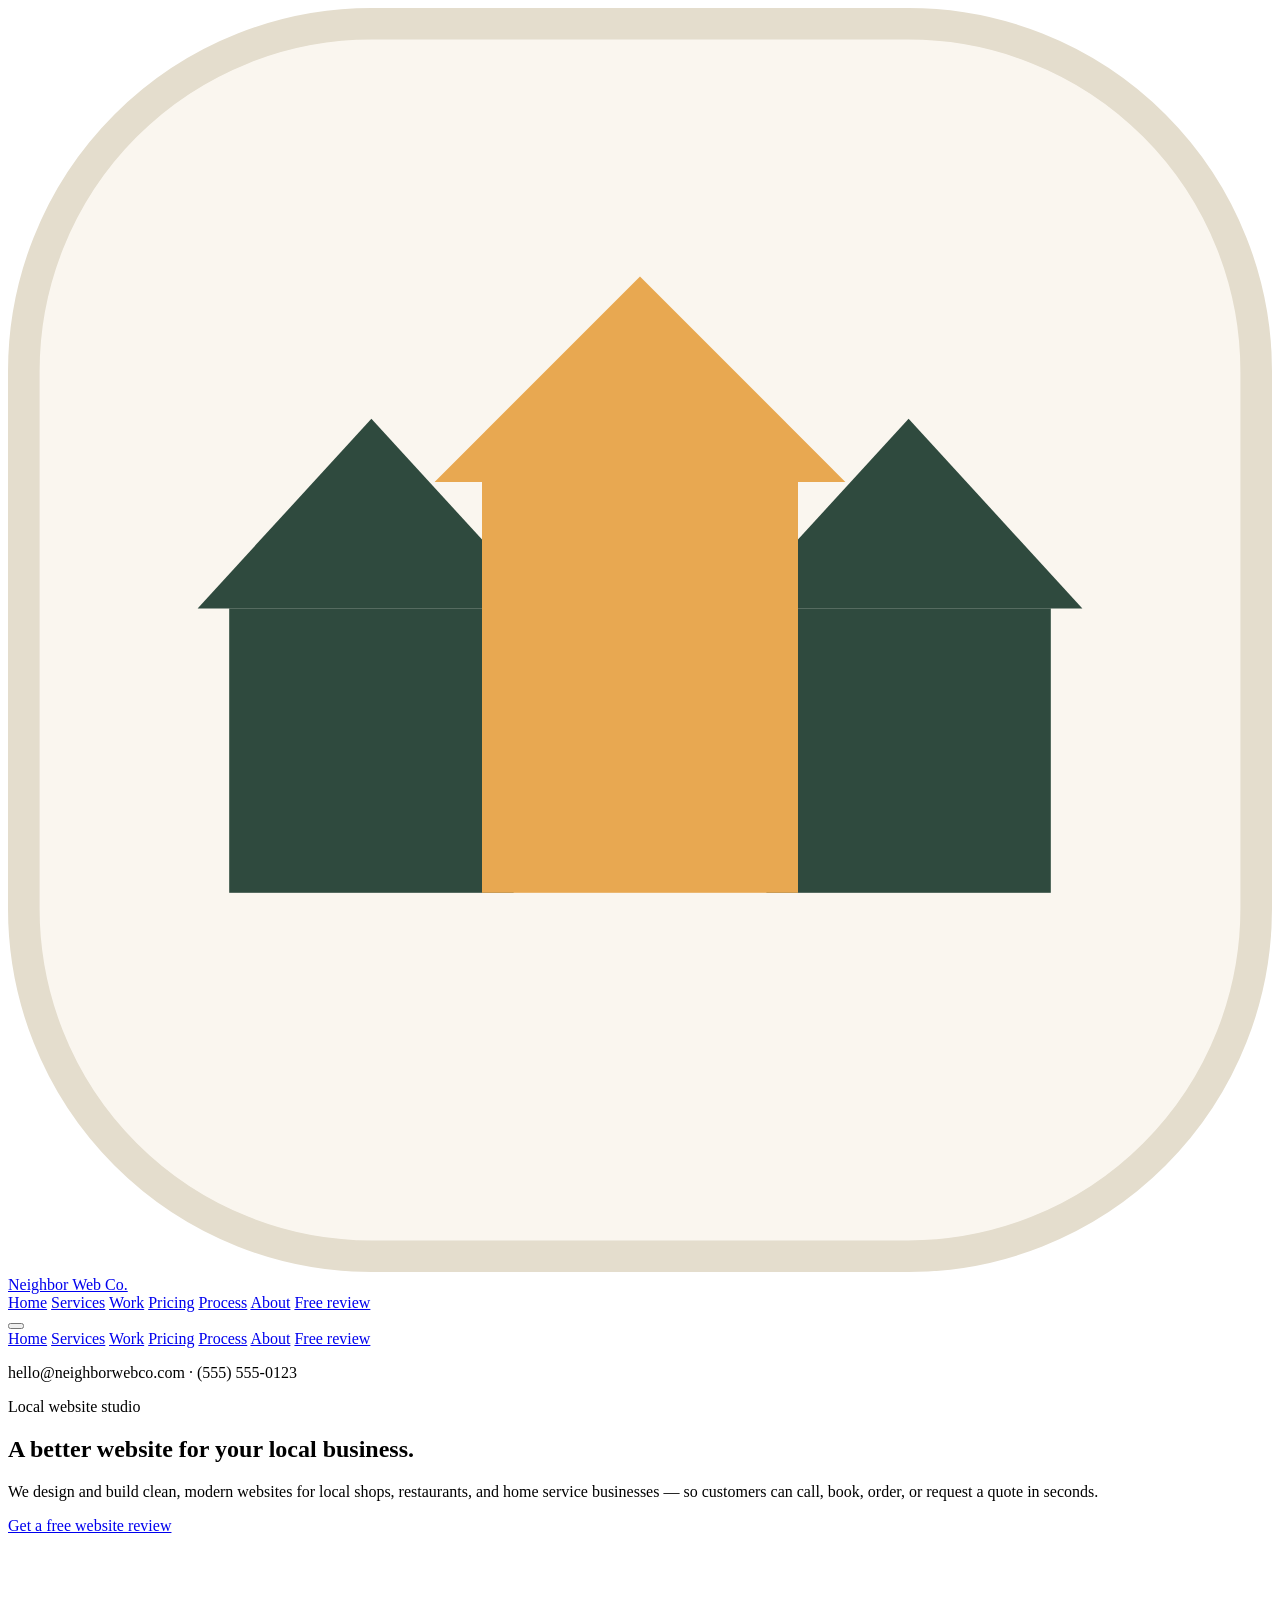
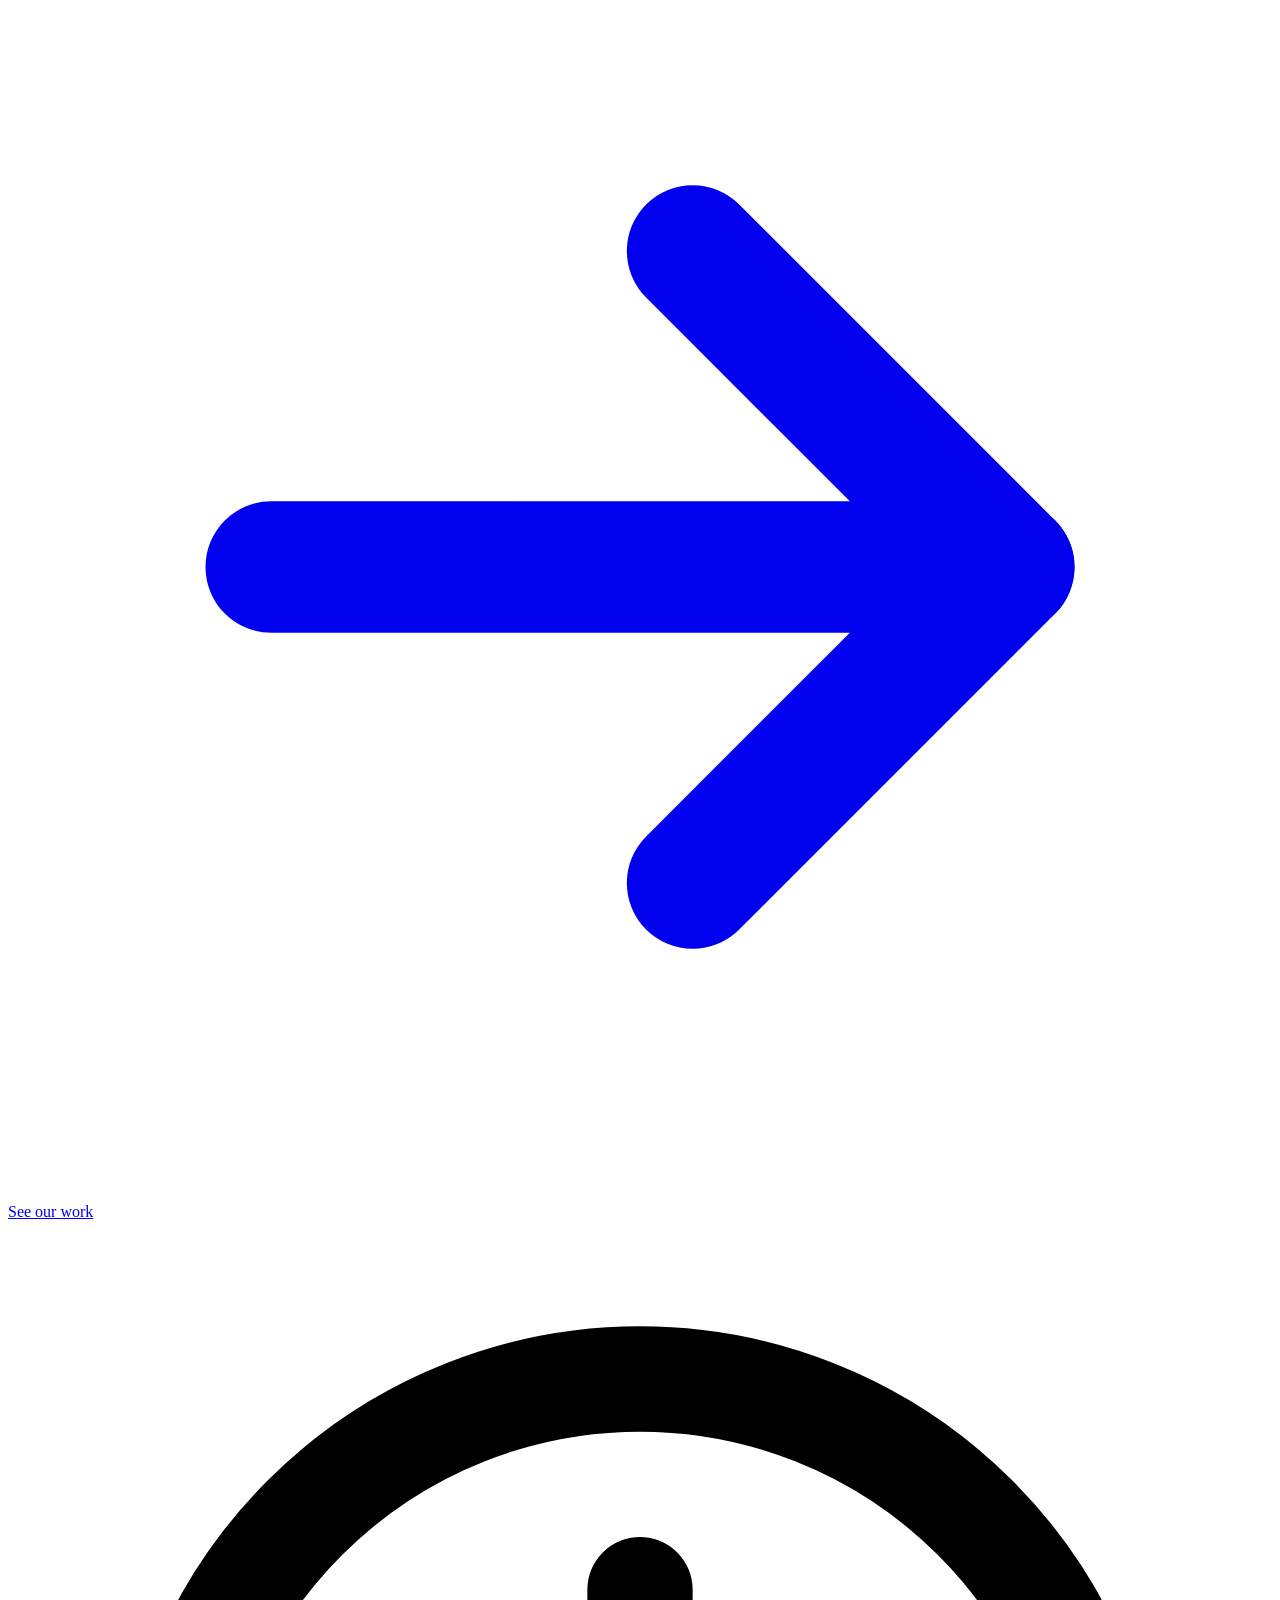
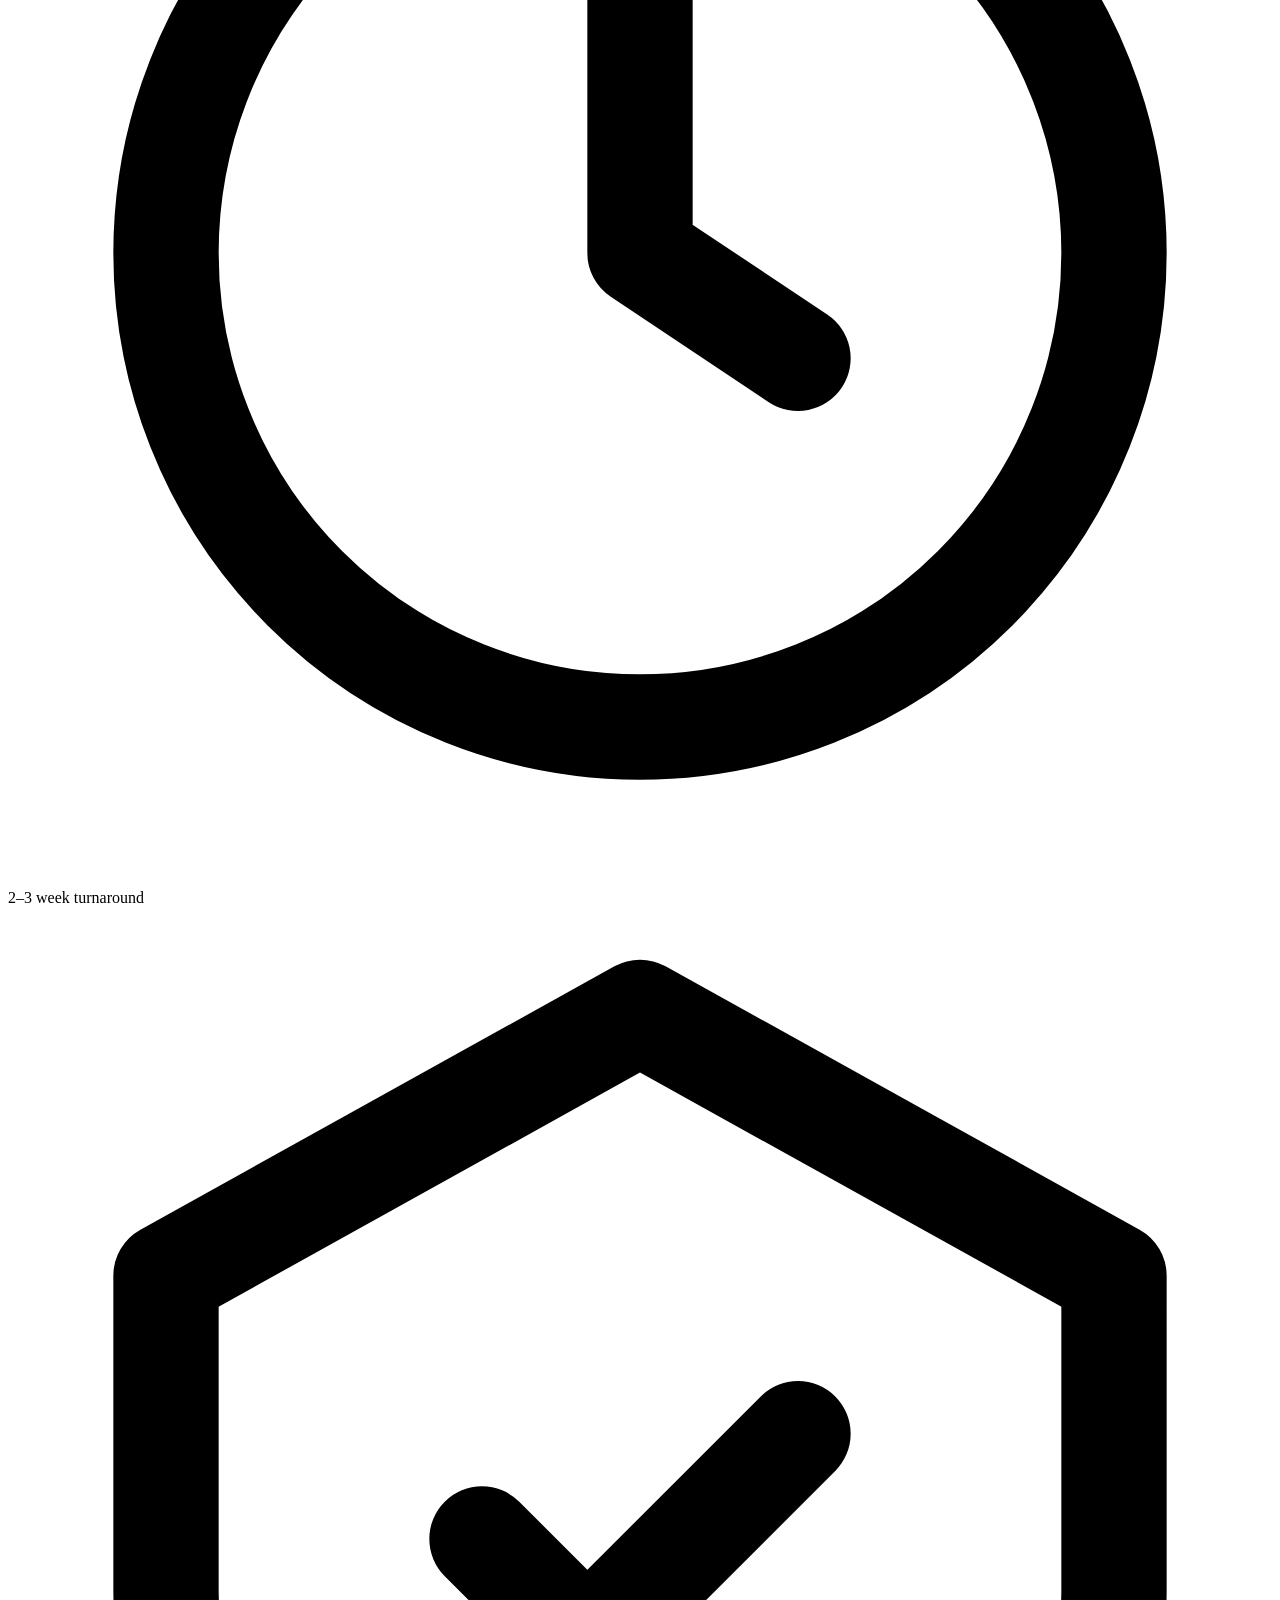
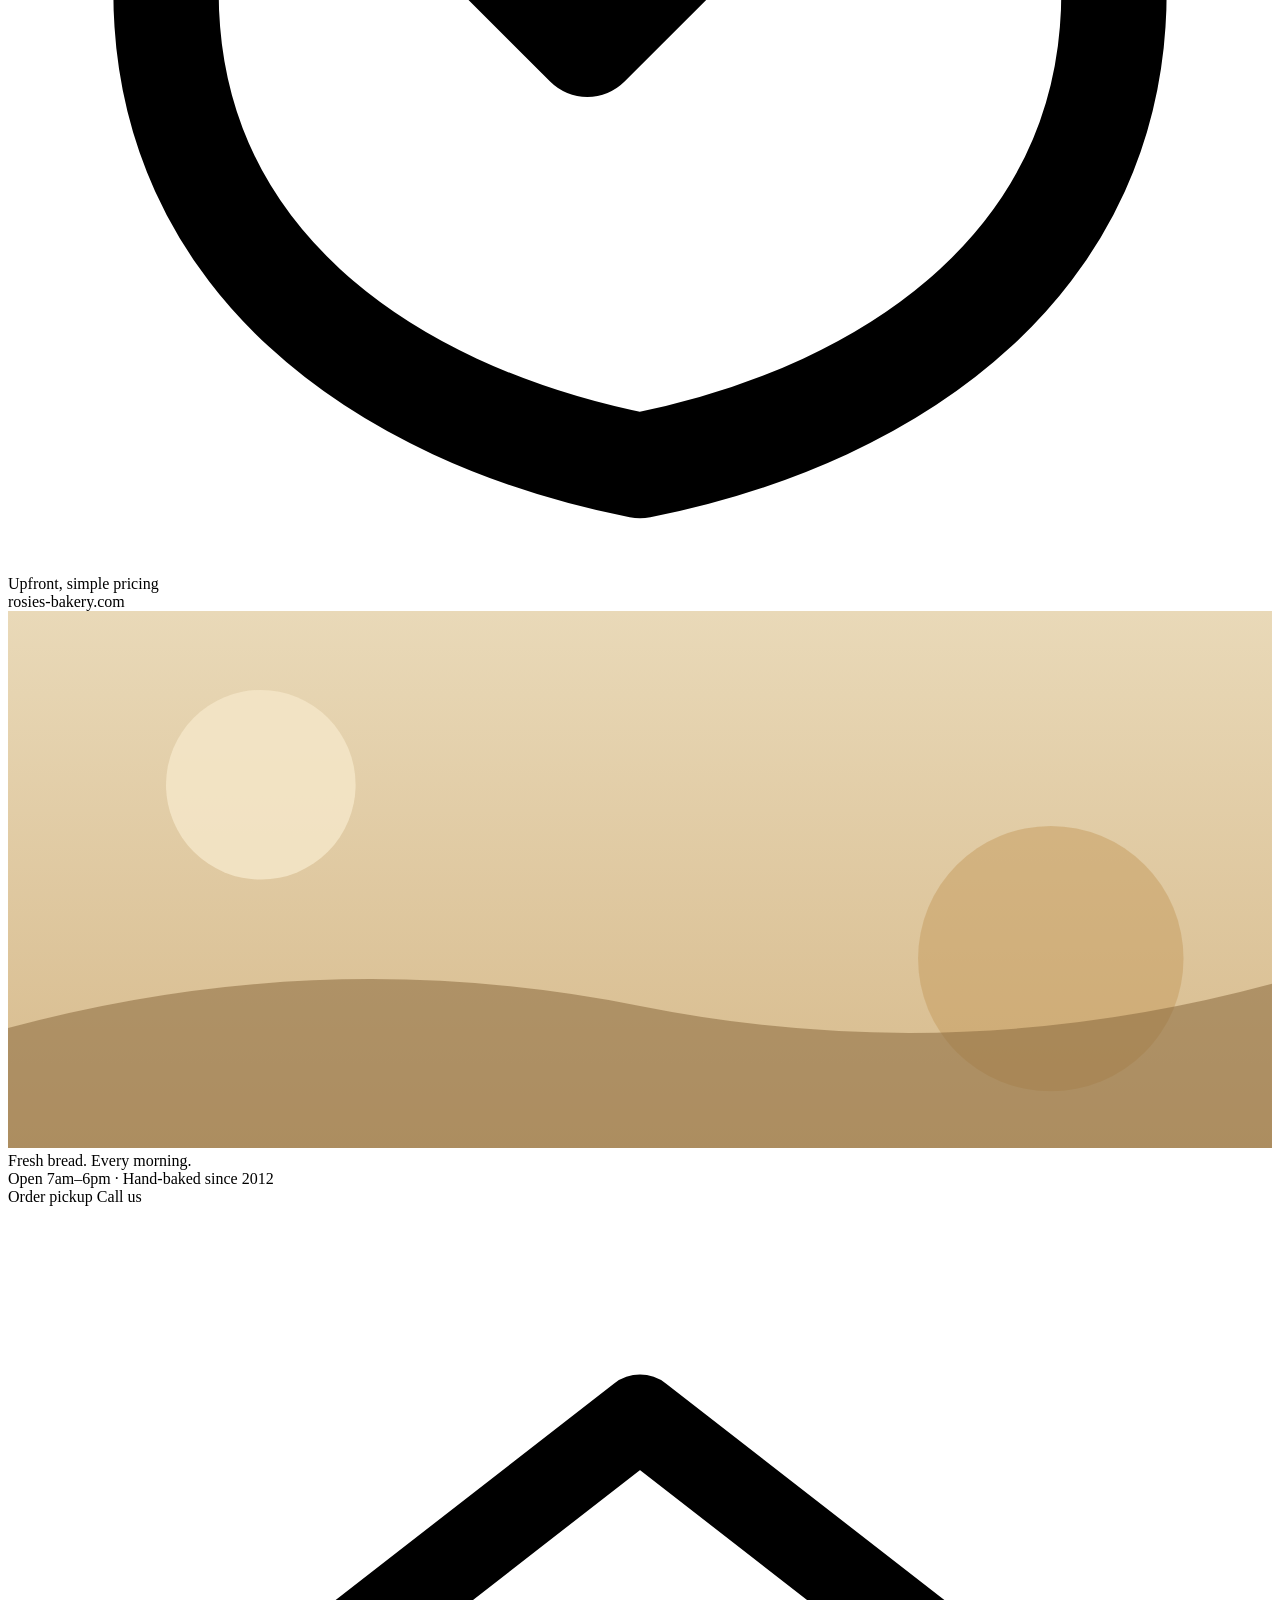
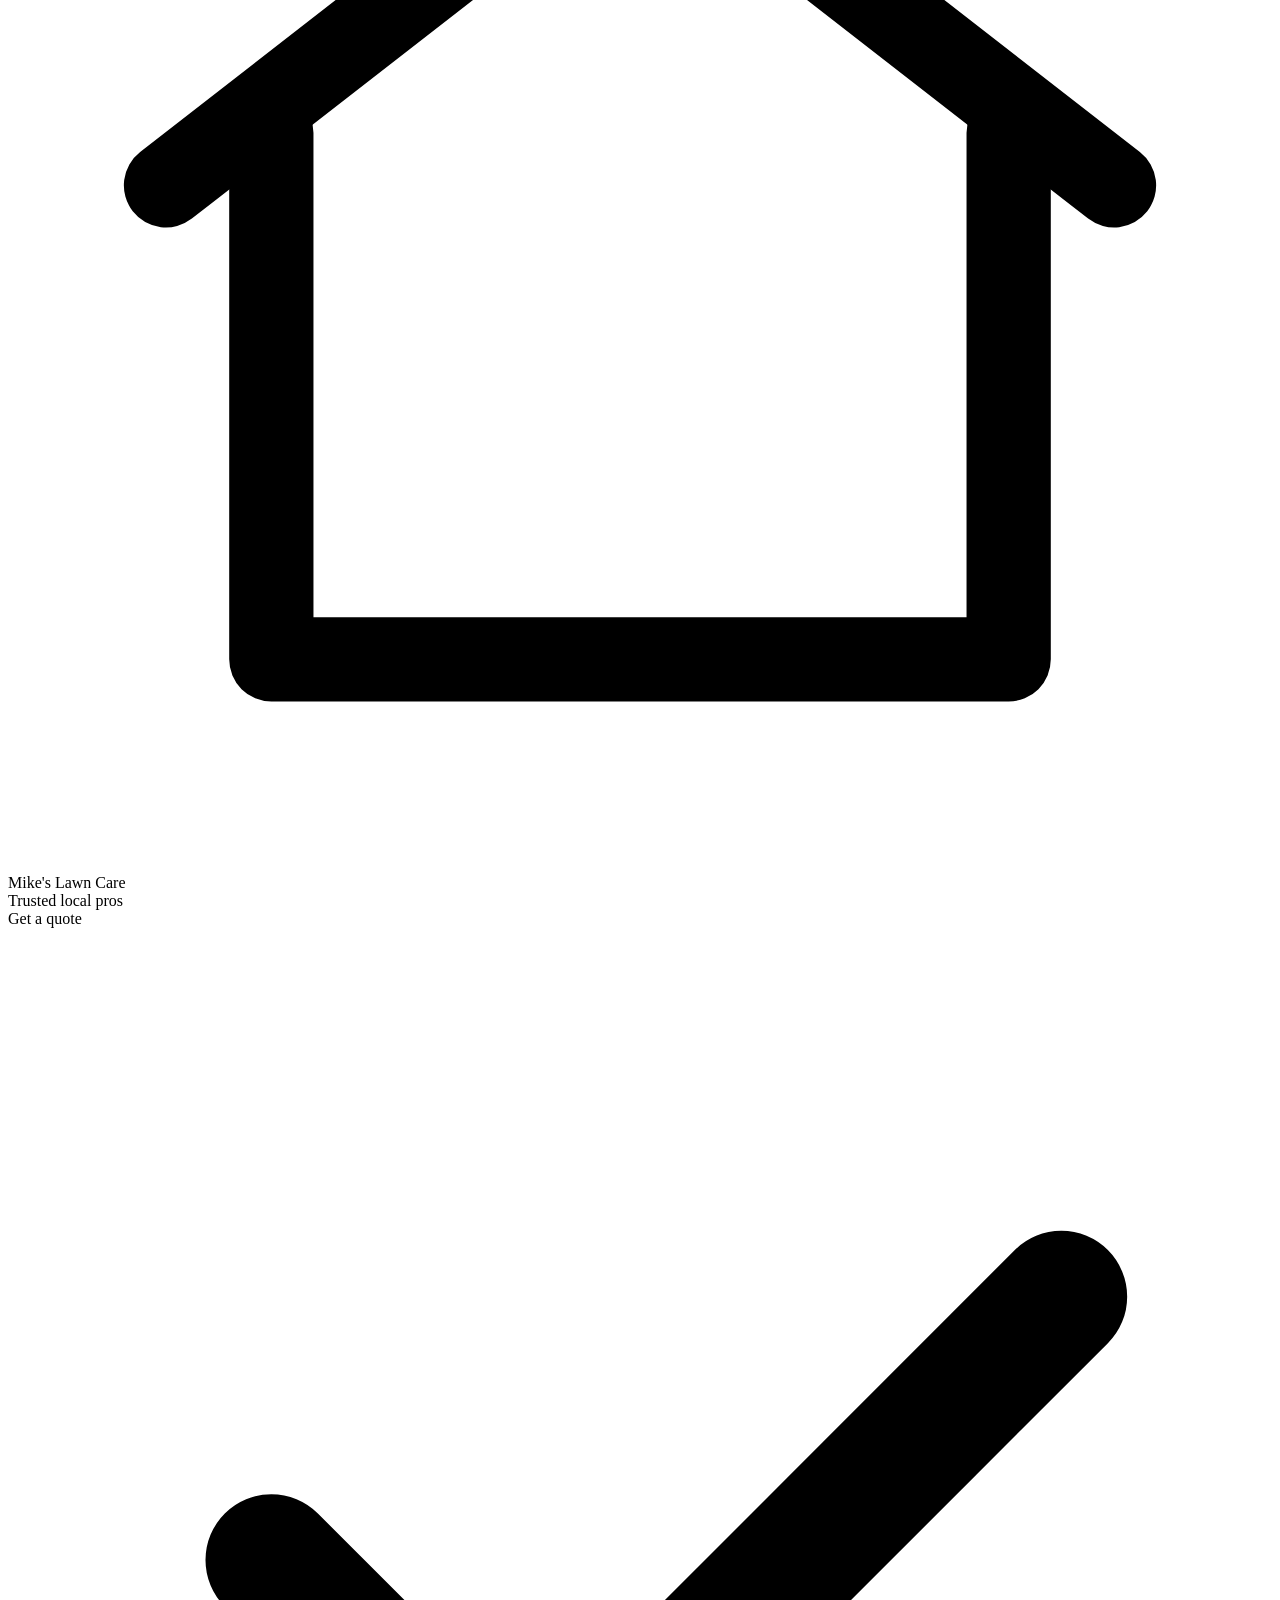
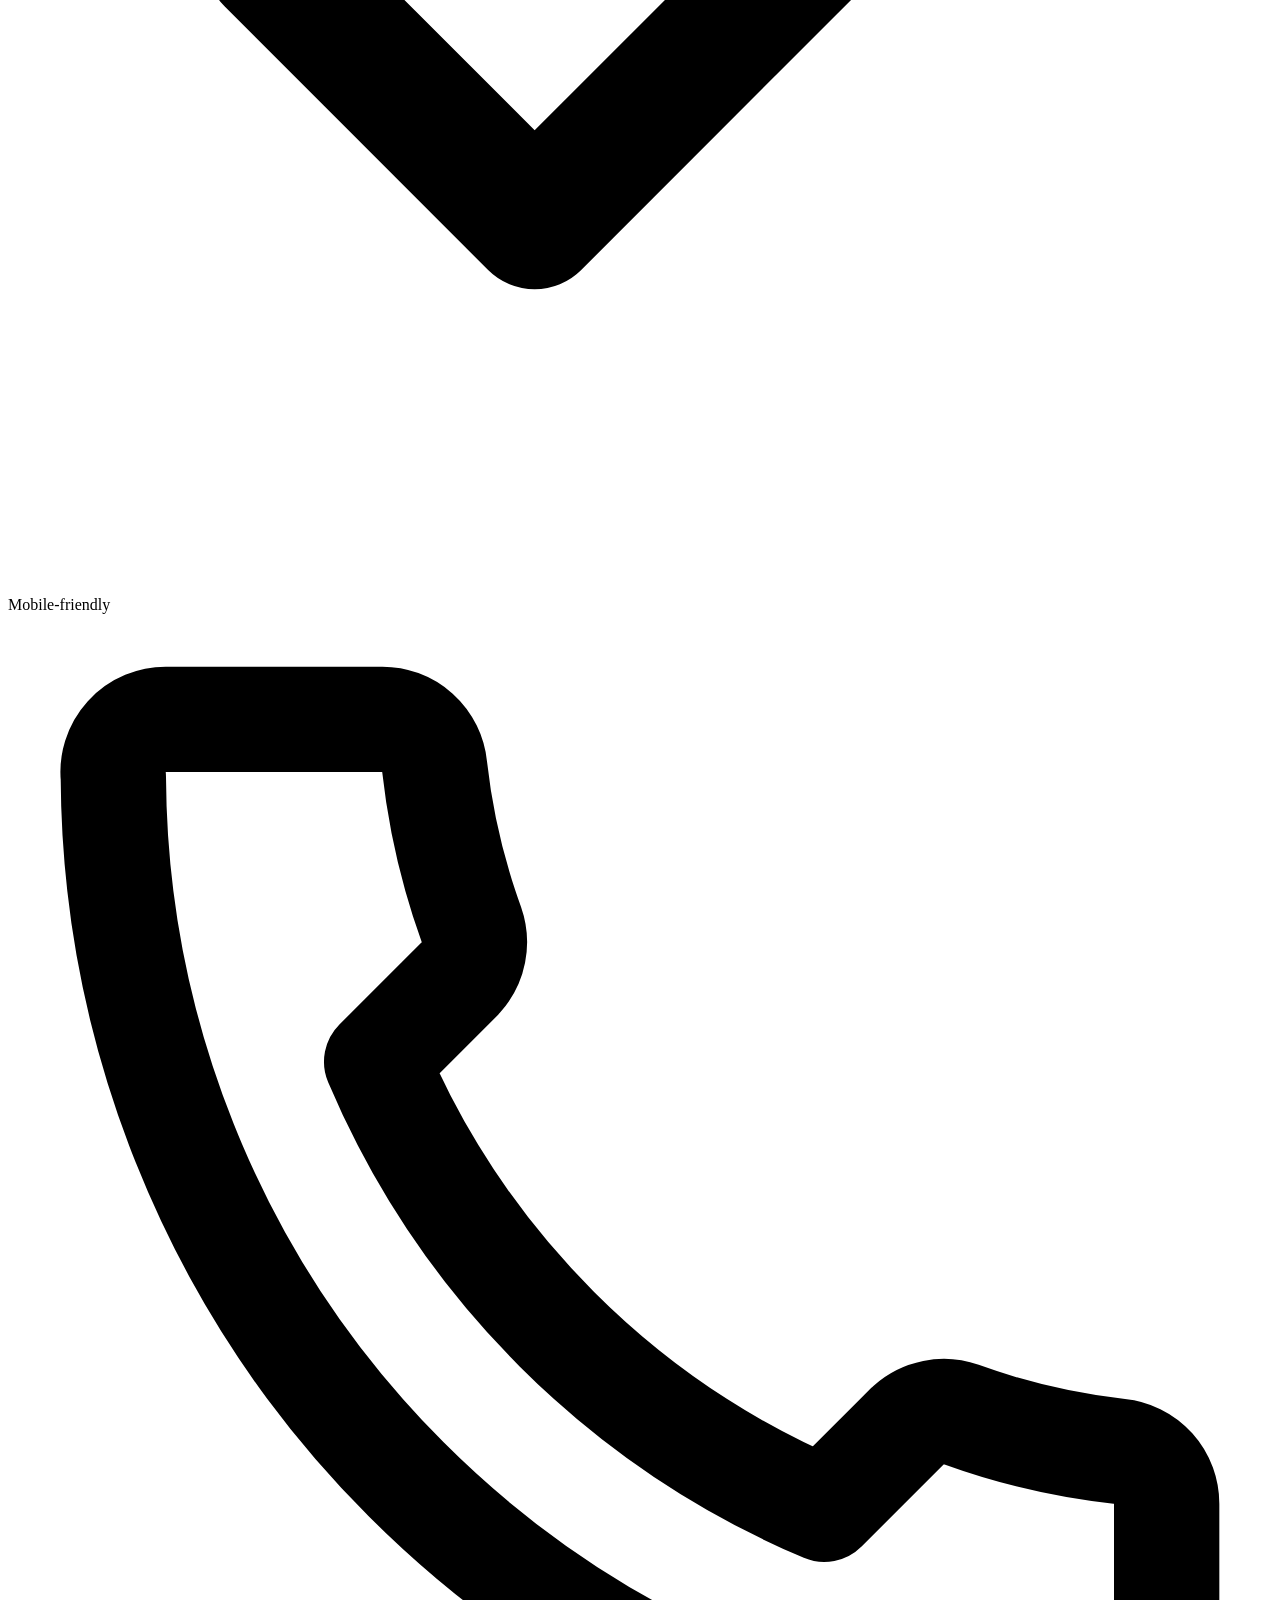
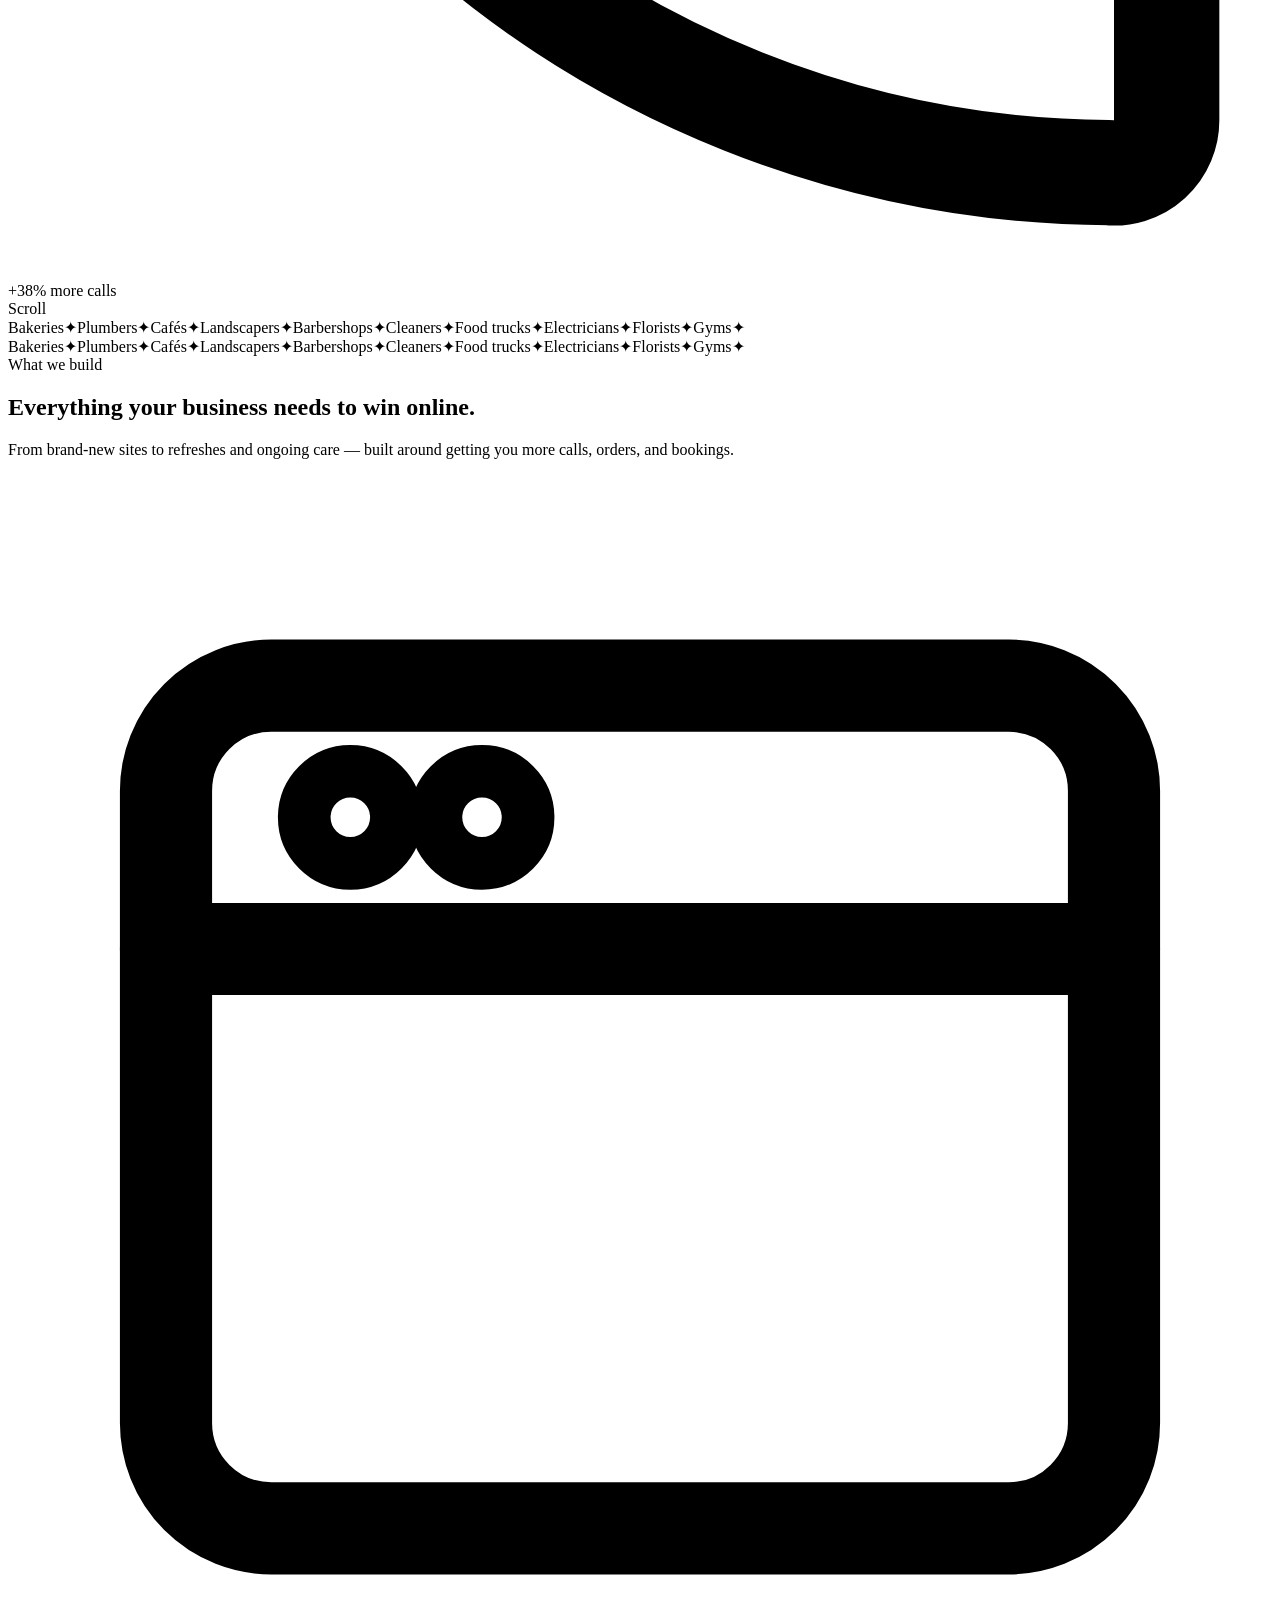
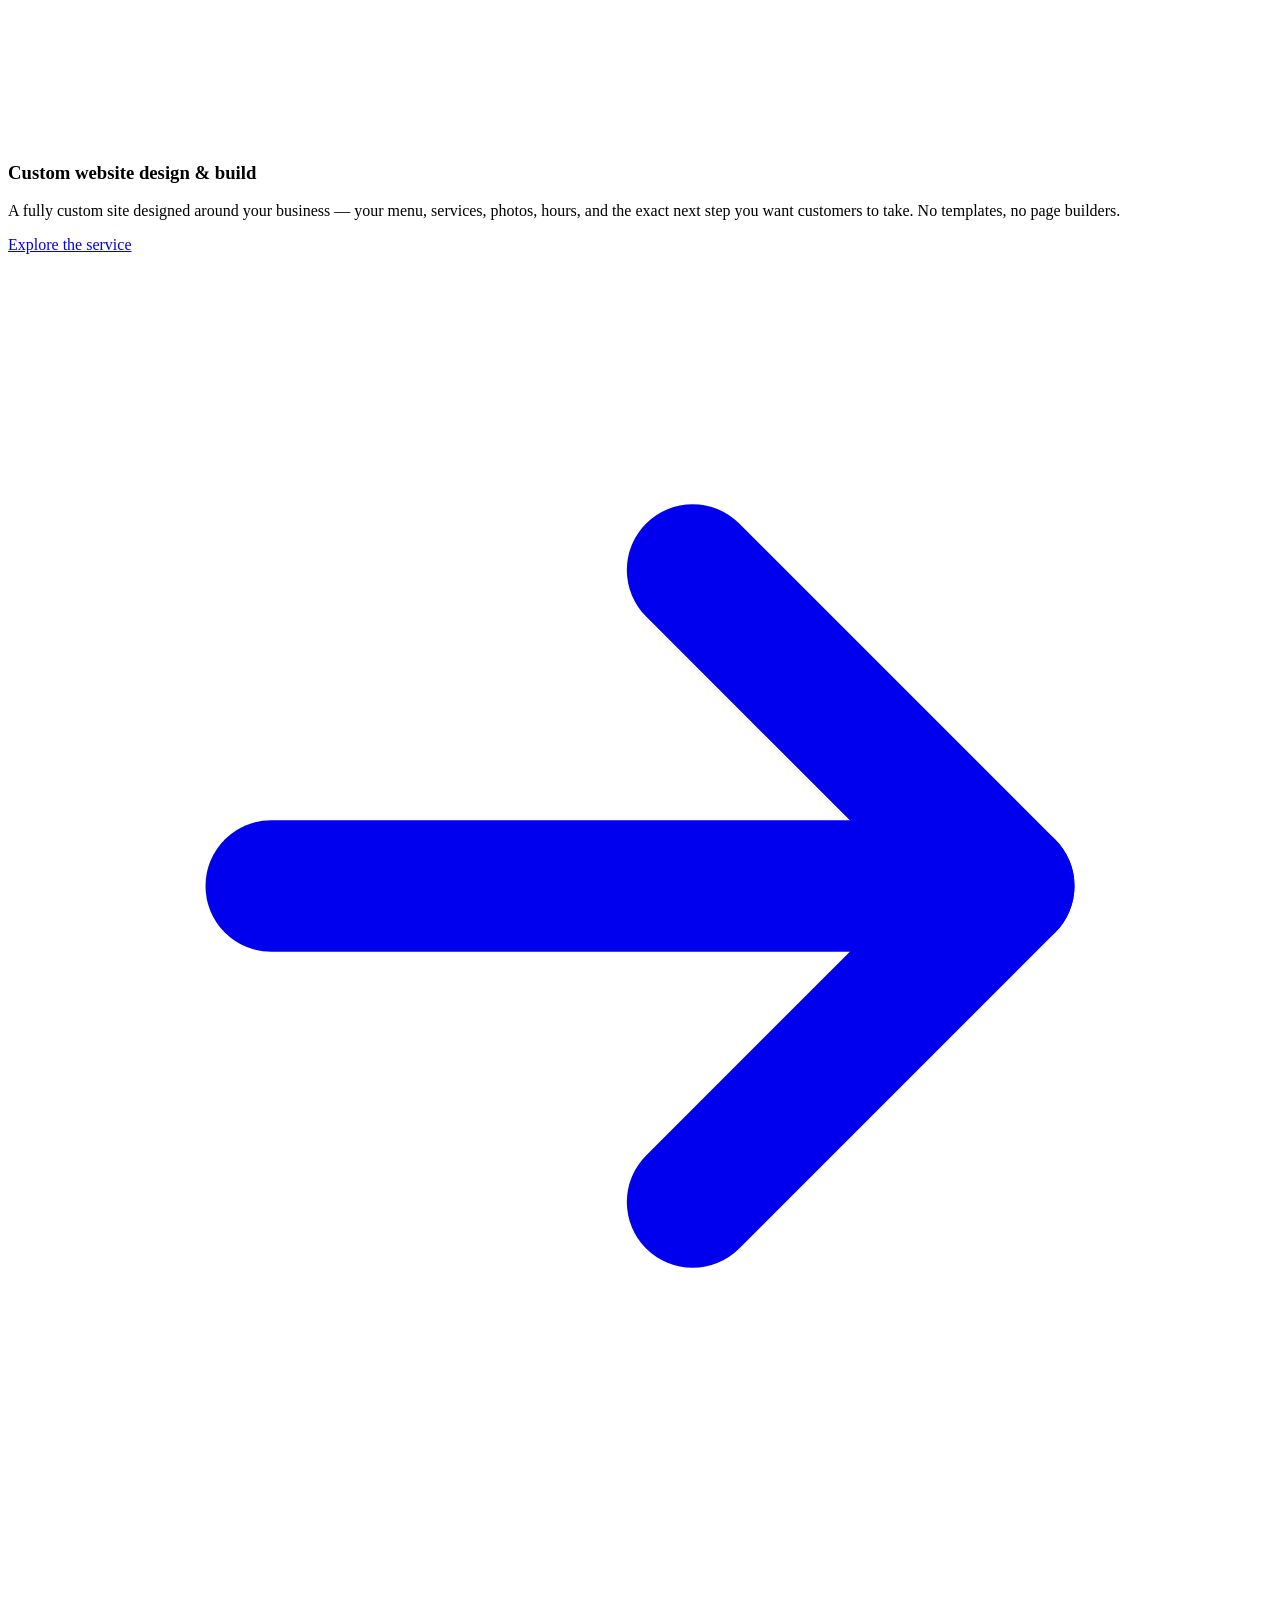
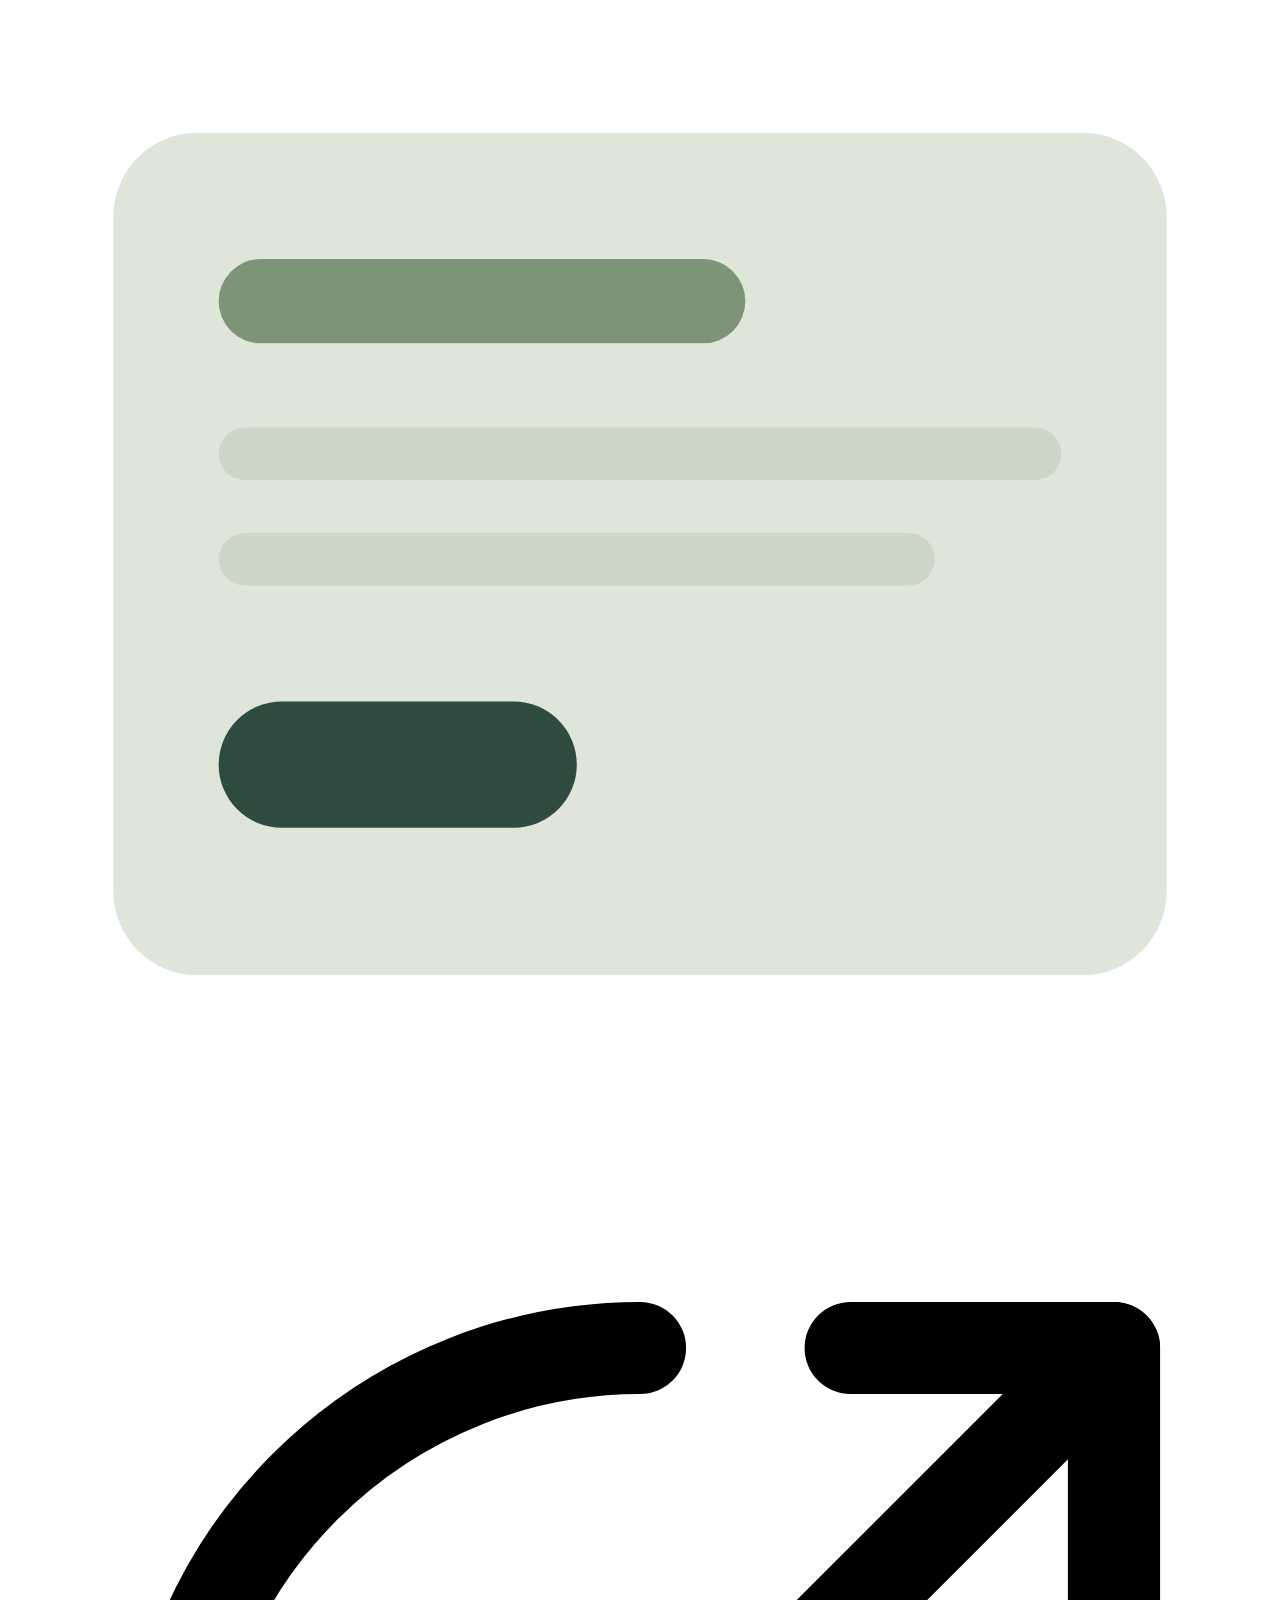
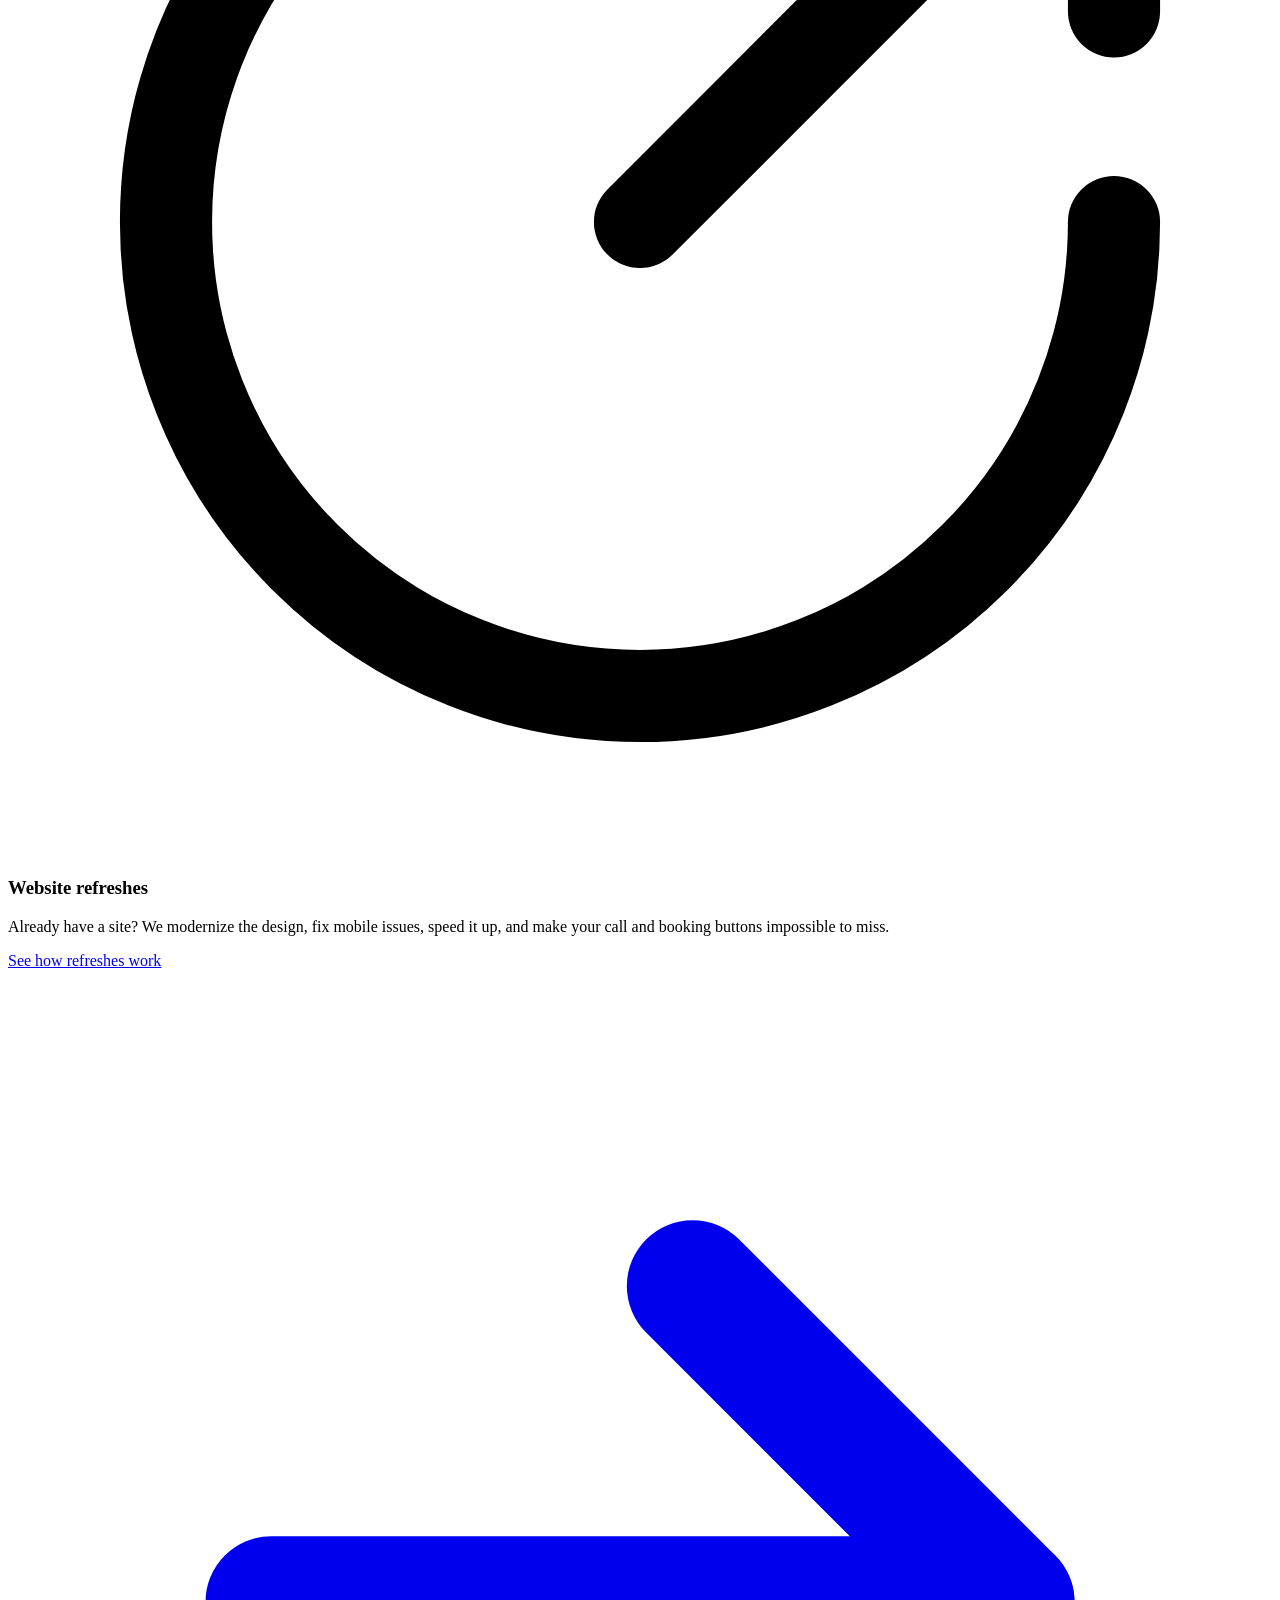
==== index.html @ a0de5553 "Add files via upload" ====
<!DOCTYPE html>
<html lang="en">
<head>
  <meta charset="UTF-8" />
  <meta name="viewport" content="width=device-width, initial-scale=1.0" />
  <title>Neighbor Web Co. — Websites for Local Businesses | Affordable Web Design</title>
  <meta name="description" content="Neighbor Web Co. builds clean, modern, mobile-friendly websites for local shops, restaurants, and home service businesses. Simple pricing starting at $950. Free website review." />
  <link rel="canonical" href="https://neighborwebco.com/" />

  <meta property="og:type" content="website" />
  <meta property="og:url" content="https://neighborwebco.com/" />
  <meta property="og:title" content="Neighbor Web Co. — Websites for Local Businesses" />
  <meta property="og:description" content="Clean, modern, mobile-friendly websites for local shops, restaurants, and home service businesses. Simple pricing, fast turnaround, free review." />
  <meta property="og:site_name" content="Neighbor Web Co." />

  <link rel="preconnect" href="https://fonts.googleapis.com" />
  <link rel="preconnect" href="https://fonts.gstatic.com" crossorigin />
  <link href="https://fonts.googleapis.com/css2?family=Fraunces:ital,opsz,wght@0,9..144,400..700;1,9..144,400..700&family=Inter:wght@400;500;600;700&display=swap" rel="stylesheet" />
  <link rel="stylesheet" href="css/styles.css" />

  <script type="application/ld+json">
  {
    "@context": "https://schema.org",
    "@type": "ProfessionalService",
    "name": "Neighbor Web Co.",
    "url": "https://neighborwebco.com/",
    "description": "Neighbor Web Co. builds clean, mobile-friendly websites for local shops, restaurants, and home service businesses.",
    "telephone": "+15555550123",
    "email": "hello@neighborwebco.com",
    "areaServed": { "@type": "Country", "name": "United States" },
    "serviceType": ["Web Design", "Website Development", "Website Redesign", "Local Business Websites", "Monthly Website Maintenance"],
    "priceRange": "$$",
    "openingHours": "Mo-Fr 09:00-17:00"
  }
  </script>

  <link rel="icon" href="data:image/svg+xml,%3Csvg xmlns='http://www.w3.org/2000/svg' viewBox='0 0 32 32'%3E%3Crect width='32' height='32' rx='8' fill='%23425c50'/%3E%3Cpath d='M8 20 L8 14 L12 11 L16 14 L16 20 Z M16 20 L16 12 L20 9 L24 12 L24 20 Z' fill='none' stroke='%23faf6ef' stroke-width='1.8' stroke-linejoin='round'/%3E%3C/svg%3E" />
</head>
<body>
  <div class="progress-bar" id="progressBar" aria-hidden="true"></div>

  <!-- ===================== HEADER ===================== -->
  <header class="site-header" id="siteHeader">
    <div class="container nav-inner">
      <a href="index.html" class="brand" aria-label="Neighbor Web Co. home">
        <span class="brand-mark" aria-hidden="true"><svg viewBox="0 0 40 40" xmlns="http://www.w3.org/2000/svg"><rect x="0.5" y="0.5" width="39" height="39" rx="11" fill="#faf6ef" stroke="#e4ddcd"/><path d="M6 19 L11.5 13 L17 19 Z" fill="#2f4a3e"/><rect x="7" y="19" width="9" height="9" fill="#2f4a3e"/><path d="M23 19 L28.5 13 L34 19 Z" fill="#2f4a3e"/><rect x="24" y="19" width="9" height="9" fill="#2f4a3e"/><path d="M13.5 15 L20 8.5 L26.5 15 Z" fill="#e8a851"/><rect x="15" y="15" width="10" height="13" fill="#e8a851"/></svg></span>
        <span class="brand-name">Neighbor Web Co.</span>
      </a>
      <nav class="primary-nav" aria-label="Primary">
        <a href="index.html" aria-current="page">Home</a>
        <a href="services.html">Services</a>
        <a href="work.html">Work</a>
        <a href="pricing.html">Pricing</a>
        <a href="process.html">Process</a>
        <a href="about.html">About</a>
        <a href="contact.html" class="nav-cta">Free review</a>
      </nav>
      <button class="nav-toggle" id="navToggle" aria-expanded="false" aria-controls="mobileMenu" aria-label="Open menu">
        <span></span><span></span><span></span>
      </button>
    </div>
  </header>
  <div class="mobile-menu" id="mobileMenu">
    <a href="index.html" aria-current="page">Home</a>
    <a href="services.html">Services</a>
    <a href="work.html">Work</a>
    <a href="pricing.html">Pricing</a>
    <a href="process.html">Process</a>
    <a href="about.html">About</a>
    <a href="contact.html">Free review</a>
    <p class="menu-contact">hello@neighborwebco.com · (555) 555-0123</p>
  </div>

  <main>
    <!-- ===================== HERO ===================== -->
    <section class="hero">
      <div class="hero-bg" aria-hidden="true">
        <div class="hero-blob hero-blob-1"></div>
        <div class="hero-blob hero-blob-2"></div>
        <div class="hero-blob hero-blob-3"></div>
      </div>
      <div class="container hero-grid">
        <div class="hero-copy">
          <span class="eyebrow"><span class="dot"></span> Local website studio</span>
          <h1>
            <span class="line"><span>A better website</span></span>
            <span class="line"><span>for your <span class="accent-underline">local</span></span></span>
            <span class="line"><span><span class="accent-text">business.</span></span></span>
          </h1>
          <p class="lede">We design and build clean, modern websites for local shops, restaurants, and home service businesses — so customers can call, book, order, or request a quote in seconds.</p>
          <div class="cta-row">
            <a href="contact.html" class="btn btn-primary">Get a free website review
              <svg viewBox="0 0 24 24" fill="none" stroke="currentColor" stroke-width="2.5" stroke-linecap="round" stroke-linejoin="round"><path d="M5 12h14"/><path d="m13 6 6 6-6 6"/></svg>
            </a>
            <a href="work.html" class="btn btn-secondary">See our work</a>
          </div>
          <div class="hero-meta">
            <div class="meta-item">
              <svg viewBox="0 0 24 24" fill="none" stroke="currentColor" stroke-width="2" stroke-linecap="round" stroke-linejoin="round"><circle cx="12" cy="12" r="9"/><path d="M12 7v5l3 2"/></svg>
              2–3 week turnaround
            </div>
            <div class="meta-item">
              <svg viewBox="0 0 24 24" fill="none" stroke="currentColor" stroke-width="2" stroke-linecap="round" stroke-linejoin="round"><path d="M12 2 3 7v6c0 5 4 8 9 9 5-1 9-4 9-9V7Z"/><path d="m9 12 2 2 4-4"/></svg>
              Upfront, simple pricing
            </div>
          </div>
        </div>

        <div class="hero-visual" aria-hidden="true">
          <div class="mock-window mock-window-main">
            <div class="mock-bar">
              <div class="mock-dots"><span></span><span></span><span></span></div>
              <div class="mock-url">rosies-bakery.com</div>
            </div>
            <div class="mock-body">
              <div class="mock-hero-art">
                <svg viewBox="0 0 400 170" xmlns="http://www.w3.org/2000/svg">
                  <defs>
                    <linearGradient id="heroGrad" x1="0" y1="0" x2="0" y2="1">
                      <stop offset="0" stop-color="#e9d9b8"/><stop offset="1" stop-color="#d6b98a"/>
                    </linearGradient>
                  </defs>
                  <rect width="400" height="170" fill="url(#heroGrad)"/>
                  <circle cx="80" cy="55" r="30" fill="#f5e7c8" opacity="0.85"/>
                  <circle cx="330" cy="110" r="42" fill="#c69b5e" opacity="0.5"/>
                  <path d="M0 132 Q100 105 200 125 T400 118 L400 170 L0 170 Z" fill="#8a6a3f" opacity="0.55"/>
                </svg>
              </div>
              <div class="mock-title">Fresh bread. Every morning.</div>
              <div class="mock-sub">Open 7am–6pm · Hand-baked since 2012</div>
              <div class="mock-cta-row">
                <span class="mock-pill mock-pill-solid">Order pickup</span>
                <span class="mock-pill mock-pill-ghost">Call us</span>
              </div>
              <div class="mock-cards"><span></span><span></span><span></span></div>
            </div>
          </div>

          <div class="mock-phone">
            <div class="mock-phone-screen">
              <div class="mock-phone-art">
                <svg viewBox="0 0 24 24" fill="none" stroke="currentColor" stroke-width="1.6" stroke-linecap="round" stroke-linejoin="round"><path d="m3 11 9-7 9 7"/><path d="M5 10v10h14V10"/></svg>
              </div>
              <div class="mp-title">Mike's Lawn Care</div>
              <div class="mp-sub">Trusted local pros</div>
              <div class="mp-btn">Get a quote</div>
            </div>
          </div>

          <div class="float-chip float-chip-1">
            <svg viewBox="0 0 24 24" fill="none" stroke="currentColor" stroke-width="2.5" stroke-linecap="round" stroke-linejoin="round"><path d="M5 12l5 5L20 7"/></svg>
            Mobile-friendly
          </div>
          <div class="float-chip float-chip-2">
            <svg viewBox="0 0 24 24" fill="none" stroke="currentColor" stroke-width="2" stroke-linecap="round" stroke-linejoin="round"><path d="M22 16.92V21a1 1 0 0 1-1.1 1A19 19 0 0 1 2 3.1 1 1 0 0 1 3 2h4.1a1 1 0 0 1 1 .9 13 13 0 0 0 .7 3 1 1 0 0 1-.2 1L7 8.5a16 16 0 0 0 8.5 8.5l1.6-1.6a1 1 0 0 1 1-.2 13 13 0 0 0 3 .7 1 1 0 0 1 .9 1Z"/></svg>
            +38% more calls
          </div>
        </div>
      </div>
      <div class="scroll-hint" aria-hidden="true">Scroll</div>
    </section>

    <!-- ===================== MARQUEE ===================== -->
    <div class="marquee-band" aria-hidden="true">
      <div class="marquee">
        <div class="marquee-group">
          <span>Bakeries</span><span class="star">✦</span><span>Plumbers</span><span class="star">✦</span><span>Cafés</span><span class="star">✦</span><span>Landscapers</span><span class="star">✦</span><span>Barbershops</span><span class="star">✦</span><span>Cleaners</span><span class="star">✦</span><span>Food trucks</span><span class="star">✦</span><span>Electricians</span><span class="star">✦</span><span>Florists</span><span class="star">✦</span><span>Gyms</span><span class="star">✦</span>
        </div>
        <div class="marquee-group">
          <span>Bakeries</span><span class="star">✦</span><span>Plumbers</span><span class="star">✦</span><span>Cafés</span><span class="star">✦</span><span>Landscapers</span><span class="star">✦</span><span>Barbershops</span><span class="star">✦</span><span>Cleaners</span><span class="star">✦</span><span>Food trucks</span><span class="star">✦</span><span>Electricians</span><span class="star">✦</span><span>Florists</span><span class="star">✦</span><span>Gyms</span><span class="star">✦</span>
        </div>
      </div>
    </div>

    <!-- ===================== SERVICES BENTO ===================== -->
    <section class="section">
      <div class="container">
        <div class="section-head" data-reveal>
          <span class="eyebrow">What we build</span>
          <h2>Everything your business needs to <span class="accent-text">win online</span>.</h2>
          <p class="section-sub">From brand-new sites to refreshes and ongoing care — built around getting you more calls, orders, and bookings.</p>
        </div>

        <div class="bento" data-reveal-stagger>
          <article class="bento-card b-span-7">
            <div class="bento-icon">
              <svg viewBox="0 0 24 24" fill="none" stroke="currentColor" stroke-width="1.75" stroke-linecap="round" stroke-linejoin="round"><path d="M3 9h18"/><rect x="3" y="4" width="18" height="16" rx="2"/><circle cx="6.5" cy="6.5" r="0.5"/><circle cx="9" cy="6.5" r="0.5"/></svg>
            </div>
            <h3>Custom website design &amp; build</h3>
            <p>A fully custom site designed around your business — your menu, services, photos, hours, and the exact next step you want customers to take. No templates, no page builders.</p>
            <a href="services.html" class="card-link">Explore the service
              <svg viewBox="0 0 24 24" fill="none" stroke="currentColor" stroke-width="2.5" stroke-linecap="round" stroke-linejoin="round"><path d="M5 12h14"/><path d="m13 6 6 6-6 6"/></svg>
            </a>
            <svg class="bento-art" viewBox="0 0 120 120" xmlns="http://www.w3.org/2000/svg" aria-hidden="true">
              <rect x="10" y="20" width="100" height="80" rx="8" fill="#dfe6d9"/>
              <rect x="20" y="32" width="50" height="8" rx="4" fill="#7d9479"/>
              <rect x="20" y="48" width="80" height="5" rx="2.5" fill="#cdd7c8"/>
              <rect x="20" y="58" width="68" height="5" rx="2.5" fill="#cdd7c8"/>
              <rect x="20" y="74" width="34" height="12" rx="6" fill="#2f4a3e"/>
            </svg>
          </article>

          <article class="bento-card b-span-5 bento-card-dark">
            <div class="bento-icon">
              <svg viewBox="0 0 24 24" fill="none" stroke="currentColor" stroke-width="1.75" stroke-linecap="round" stroke-linejoin="round"><path d="M21 12a9 9 0 1 1-9-9"/><path d="M21 3 12 12"/><path d="M16 3h5v5"/></svg>
            </div>
            <h3>Website refreshes</h3>
            <p>Already have a site? We modernize the design, fix mobile issues, speed it up, and make your call and booking buttons impossible to miss.</p>
            <a href="services.html#refresh" class="card-link">See how refreshes work
              <svg viewBox="0 0 24 24" fill="none" stroke="currentColor" stroke-width="2.5" stroke-linecap="round" stroke-linejoin="round"><path d="M5 12h14"/><path d="m13 6 6 6-6 6"/></svg>
            </a>
          </article>

          <article class="bento-card b-span-4">
            <div class="bento-icon">
              <svg viewBox="0 0 24 24" fill="none" stroke="currentColor" stroke-width="1.75" stroke-linecap="round" stroke-linejoin="round"><path d="M20 10c0 6-8 12-8 12s-8-6-8-12a8 8 0 0 1 16 0Z"/><circle cx="12" cy="10" r="3"/></svg>
            </div>
            <h3>Local SEO setup</h3>
            <p>Google Business Profile, maps, reviews, and the basics that help neighbors actually find you.</p>
            <a href="services.html#seo" class="card-link">Learn more
              <svg viewBox="0 0 24 24" fill="none" stroke="currentColor" stroke-width="2.5" stroke-linecap="round" stroke-linejoin="round"><path d="M5 12h14"/><path d="m13 6 6 6-6 6"/></svg>
            </a>
          </article>

          <article class="bento-card b-span-4 bento-card-amber">
            <div class="bento-icon">
              <svg viewBox="0 0 24 24" fill="none" stroke="currentColor" stroke-width="1.75" stroke-linecap="round" stroke-linejoin="round"><path d="M8 2v4"/><path d="M16 2v4"/><rect x="3" y="4" width="18" height="18" rx="2"/><path d="M3 10h18"/><path d="m9 16 2 2 4-4"/></svg>
            </div>
            <h3>Booking &amp; quote forms</h3>
            <p>Let customers book appointments, request quotes, or place orders without playing phone tag.</p>
            <a href="services.html#forms" class="card-link">Learn more
              <svg viewBox="0 0 24 24" fill="none" stroke="currentColor" stroke-width="2.5" stroke-linecap="round" stroke-linejoin="round"><path d="M5 12h14"/><path d="m13 6 6 6-6 6"/></svg>
            </a>
          </article>

          <article class="bento-card b-span-4">
            <div class="bento-icon">
              <svg viewBox="0 0 24 24" fill="none" stroke="currentColor" stroke-width="1.75" stroke-linecap="round" stroke-linejoin="round"><path d="M19 14c1.5-1.5 3-3.2 3-5.5A5.5 5.5 0 0 0 16.5 3c-1.8 0-3 .5-4.5 2-1.5-1.5-2.7-2-4.5-2A5.5 5.5 0 0 0 2 8.5c0 2.3 1.5 4 3 5.5l7 7Z"/></svg>
            </div>
            <h3>Monthly website care</h3>
            <p>Hosting, backups, security, and content updates — handled, so you never think about it.</p>
            <a href="services.html#care" class="card-link">Learn more
              <svg viewBox="0 0 24 24" fill="none" stroke="currentColor" stroke-width="2.5" stroke-linecap="round" stroke-linejoin="round"><path d="M5 12h14"/><path d="m13 6 6 6-6 6"/></svg>
            </a>
          </article>
        </div>
      </div>
    </section>

    <!-- ===================== STATS ===================== -->
    <section class="section section-dark stats-band">
      <div class="container">
        <div class="stats-grid" data-reveal-stagger>
          <div class="stat">
            <div class="stat-num"><span data-count="60" data-suffix="+">0</span></div>
            <div class="stat-label">Local businesses launched</div>
          </div>
          <div class="stat">
            <div class="stat-num"><span data-count="2.5" data-suffix="s">0</span></div>
            <div class="stat-label">Average page load time</div>
          </div>
          <div class="stat">
            <div class="stat-num"><span data-count="38" data-suffix="%">0</span></div>
            <div class="stat-label">Average lift in calls &amp; quotes</div>
          </div>
          <div class="stat">
            <div class="stat-num"><span data-count="14" data-suffix=" days">0</span></div>
            <div class="stat-label">Typical first-draft delivery</div>
          </div>
        </div>
      </div>
    </section>

    <!-- ===================== WHY US ===================== -->
    <section class="section">
      <div class="container split">
        <div data-reveal="left">
          <span class="eyebrow">Why work with us</span>
          <h2>A small studio that treats your business <span class="accent-text">like a neighbor's</span>.</h2>
          <p class="lede" style="margin-top: 1rem;">No account managers, no outsourcing, no surprises. You work directly with the people designing and building your site — with clear answers, upfront pricing, and steady follow-through.</p>
          <ul class="checklist">
            <li><span class="check" aria-hidden="true"></span>Mobile-first design that looks great on every screen</li>
            <li><span class="check" aria-hidden="true"></span>Clear call, book, order, and quote buttons</li>
            <li><span class="check" aria-hidden="true"></span>Fast load times and clean, accessible code</li>
            <li><span class="check" aria-hidden="true"></span>Simple, upfront pricing — no hidden fees</li>
            <li><span class="check" aria-hidden="true"></span>Ongoing support whenever you need a hand</li>
          </ul>
          <div class="cta-row" style="margin-top: 2rem;">
            <a href="about.html" class="btn btn-primary">Meet the studio
              <svg viewBox="0 0 24 24" fill="none" stroke="currentColor" stroke-width="2.5" stroke-linecap="round" stroke-linejoin="round"><path d="M5 12h14"/><path d="m13 6 6 6-6 6"/></svg>
            </a>
          </div>
        </div>

        <div class="split-visual plain" data-reveal="right" aria-hidden="true">
          <svg viewBox="0 0 480 420" xmlns="http://www.w3.org/2000/svg">
            <defs>
              <linearGradient id="skyGrad" x1="0" y1="0" x2="0" y2="1">
                <stop offset="0" stop-color="#f6e3c2"/><stop offset="1" stop-color="#dfe6d9"/>
              </linearGradient>
            </defs>
            <rect x="20" y="20" width="440" height="380" rx="28" fill="url(#skyGrad)"/>
            <circle cx="380" cy="80" r="34" fill="#e8a851" opacity="0.9"/>
            <path d="M20 320 Q140 280 260 310 T460 300 L460 372 Q460 400 432 400 L48 400 Q20 400 20 372 Z" fill="#7d9479" opacity="0.5"/>
            <!-- houses -->
            <g stroke="#2f4a3e" stroke-width="3" stroke-linejoin="round" fill="#fffdf8">
              <path d="M80 300 L80 230 L140 190 L200 230 L200 300 Z"/>
              <path d="M220 300 L220 210 L290 165 L360 210 L360 300 Z"/>
            </g>
            <rect x="120" y="255" width="34" height="45" fill="#2f4a3e"/>
            <rect x="270" y="240" width="38" height="60" fill="#2f4a3e"/>
            <rect x="96" y="240" width="20" height="20" fill="#e8a851"/>
            <rect x="320" y="225" width="22" height="22" fill="#e8a851"/>
            <circle cx="148" cy="278" r="2.5" fill="#fffdf8"/>
            <circle cx="300" cy="270" r="2.5" fill="#fffdf8"/>
            <!-- wifi signal above the small house -->
            <g stroke="#e8a851" stroke-width="4" fill="none" stroke-linecap="round">
              <path d="M125 160 a22 22 0 0 1 30 0"/>
              <path d="M132 172 a12 12 0 0 1 16 0"/>
              <circle cx="140" cy="182" r="2.5" fill="#e8a851"/>
            </g>
          </svg>
        </div>
      </div>
    </section>

    <!-- ===================== PROCESS TEASER ===================== -->
    <section class="section" style="padding-top: 0;">
      <div class="container">
        <div class="section-head" data-reveal>
          <span class="eyebrow">How it works</span>
          <h2>From first call to launch, <span class="accent-text">without the runaround</span>.</h2>
        </div>
        <ol class="process-flow" data-reveal-stagger>
          <li class="flow-step">
            <div class="step-num">01</div>
            <h3>Tell us about your business</h3>
            <p>A short call about what you do and what your site needs to achieve.</p>
          </li>
          <li class="flow-step">
            <div class="step-num">02</div>
            <h3>We build a real draft</h3>
            <p>A working website draft — not a confusing wireframe.</p>
          </li>
          <li class="flow-step">
            <div class="step-num">03</div>
            <h3>You review &amp; refine</h3>
            <p>You send feedback. We make the updates fast.</p>
          </li>
          <li class="flow-step">
            <div class="step-num">04</div>
            <h3>We launch your site</h3>
            <p>Setup, testing, and go-live — fully handled by us.</p>
          </li>
          <li class="flow-step">
            <div class="step-num">05</div>
            <h3>We keep it humming</h3>
            <p>Need changes later? One message and it's done.</p>
          </li>
        </ol>
        <p style="text-align:center; margin-top: 2.2rem;" data-reveal>
          <a href="process.html" class="btn btn-secondary">See the full process
            <svg viewBox="0 0 24 24" fill="none" stroke="currentColor" stroke-width="2.5" stroke-linecap="round" stroke-linejoin="round"><path d="M5 12h14"/><path d="m13 6 6 6-6 6"/></svg>
          </a>
        </p>
      </div>
    </section>

    <!-- ===================== TESTIMONIALS ===================== -->
    <section class="section testimonials" style="background: var(--cream);">
      <div class="container">
        <div class="section-head section-head-center" data-reveal>
          <span class="eyebrow">Kind words</span>
          <h2>Loved by businesses <span class="accent-text">around the block</span>.</h2>
        </div>

        <div class="slider" id="testimonialSlider" data-reveal>
          <div class="slider-track">
            <div class="slide">
              <div class="testimonial-card">
                <span class="quote-mark" aria-hidden="true">&ldquo;</span>
                <div class="stars" aria-label="5 out of 5 stars">★★★★★</div>
                <blockquote>Our old site was embarrassing on phones. The new one books cleanings while we sleep — quote requests doubled in the first two months.</blockquote>
                <div class="attrib">
                  <span class="avatar" style="background: var(--green-500);">SR</span>
                  <div class="who"><strong>Sandra Reyes</strong><span>Sparrow Home Cleaning</span></div>
                </div>
              </div>
            </div>
            <div class="slide">
              <div class="testimonial-card">
                <span class="quote-mark" aria-hidden="true">&ldquo;</span>
                <div class="stars" aria-label="5 out of 5 stars">★★★★★</div>
                <blockquote>They explained everything in plain English, hit every deadline, and the online ordering link alone paid for the site in a month.</blockquote>
                <div class="attrib">
                  <span class="avatar" style="background: var(--terracotta);">RM</span>
                  <div class="who"><strong>Rosie Marchetti</strong><span>Rosie's Bakery</span></div>
                </div>
              </div>
            </div>
            <div class="slide">
              <div class="testimonial-card">
                <span class="quote-mark" aria-hidden="true">&ldquo;</span>
                <div class="stars" aria-label="5 out of 5 stars">★★★★★</div>
                <blockquote>I'm not a tech guy. I send one text when I need something changed and it's done the same week. That's worth every penny of the care plan.</blockquote>
                <div class="attrib">
                  <span class="avatar" style="background: var(--amber); color: var(--green-950);">MT</span>
                  <div class="who"><strong>Mike Torres</strong><span>Mike's Lawn Care</span></div>
                </div>
              </div>
            </div>
          </div>
          <div class="slider-nav">
            <button class="slider-btn" data-prev aria-label="Previous testimonial">
              <svg viewBox="0 0 24 24" fill="none" stroke="currentColor" stroke-width="2.5" stroke-linecap="round" stroke-linejoin="round"><path d="M19 12H5"/><path d="m11 18-6-6 6-6"/></svg>
            </button>
            <div class="slider-dots"></div>
            <button class="slider-btn" data-next aria-label="Next testimonial">
              <svg viewBox="0 0 24 24" fill="none" stroke="currentColor" stroke-width="2.5" stroke-linecap="round" stroke-linejoin="round"><path d="M5 12h14"/><path d="m13 6 6 6-6 6"/></svg>
            </button>
          </div>
        </div>
      </div>
    </section>

    <!-- ===================== CTA ===================== -->
    <section class="section">
      <div class="container">
        <div class="cta-band" data-reveal>
          <h2>Curious what your website could be doing better?</h2>
          <p>Send us your site, Instagram, or business listing. We'll reply within one business day with clear, specific improvement ideas — free, no strings.</p>
          <div class="cta-row">
            <a href="contact.html" class="btn btn-amber">Request a free review
              <svg viewBox="0 0 24 24" fill="none" stroke="currentColor" stroke-width="2.5" stroke-linecap="round" stroke-linejoin="round"><path d="M5 12h14"/><path d="m13 6 6 6-6 6"/></svg>
            </a>
            <a href="pricing.html" class="btn btn-secondary">See pricing</a>
          </div>
        </div>
      </div>
    </section>
  </main>

  <!-- ===================== FOOTER ===================== -->
  <footer class="site-footer">
    <div class="container footer-grid">
      <div class="footer-brand">
        <a href="index.html" class="brand" aria-label="Neighbor Web Co. home">
          <span class="brand-mark" aria-hidden="true"><svg viewBox="0 0 40 40" xmlns="http://www.w3.org/2000/svg"><rect x="0.5" y="0.5" width="39" height="39" rx="11" fill="#faf6ef" stroke="#e4ddcd"/><path d="M6 19 L11.5 13 L17 19 Z" fill="#2f4a3e"/><rect x="7" y="19" width="9" height="9" fill="#2f4a3e"/><path d="M23 19 L28.5 13 L34 19 Z" fill="#2f4a3e"/><rect x="24" y="19" width="9" height="9" fill="#2f4a3e"/><path d="M13.5 15 L20 8.5 L26.5 15 Z" fill="#e8a851"/><rect x="15" y="15" width="10" height="13" fill="#e8a851"/></svg></span>
          <span class="brand-name">Neighbor Web Co.</span>
        </a>
        <p class="footer-desc">Clean, modern websites for local shops and home service businesses. Built in the neighborhood.</p>
      </div>
      <div class="footer-col">
        <h4>Studio</h4>
        <a href="services.html">Services</a>
        <a href="work.html">Our work</a>
        <a href="pricing.html">Pricing</a>
        <a href="process.html">Process</a>
        <a href="about.html">About us</a>
      </div>
      <div class="footer-col">
        <h4>Get started</h4>
        <a href="contact.html">Free website review</a>
        <a href="pricing.html#faq">Pricing FAQ</a>
        <a href="contact.html">Contact us</a>
      </div>
      <div class="footer-col">
        <h4>Stay in touch</h4>
        <a href="mailto:hello@neighborwebco.com">hello@neighborwebco.com</a>
        <a href="tel:+15555550123">(555) 555-0123</a>
        <p class="footer-tiny">Mon–Fri, 9am–5pm</p>
      </div>
    </div>
    <div class="container footer-bottom">
      <p>&copy; <span data-year></span> Neighbor Web Co. Built for local businesses.</p>
      <p>Built in the neighborhood. ✦</p>
    </div>
  </footer>

  <button class="back-to-top" id="backToTop" aria-label="Back to top">
    <svg viewBox="0 0 24 24" fill="none" stroke="currentColor" stroke-width="2.5" stroke-linecap="round" stroke-linejoin="round"><path d="M12 19V5"/><path d="m5 12 7-7 7 7"/></svg>
  </button>

  <script src="js/main.js" defer></script>
</body>
</html>
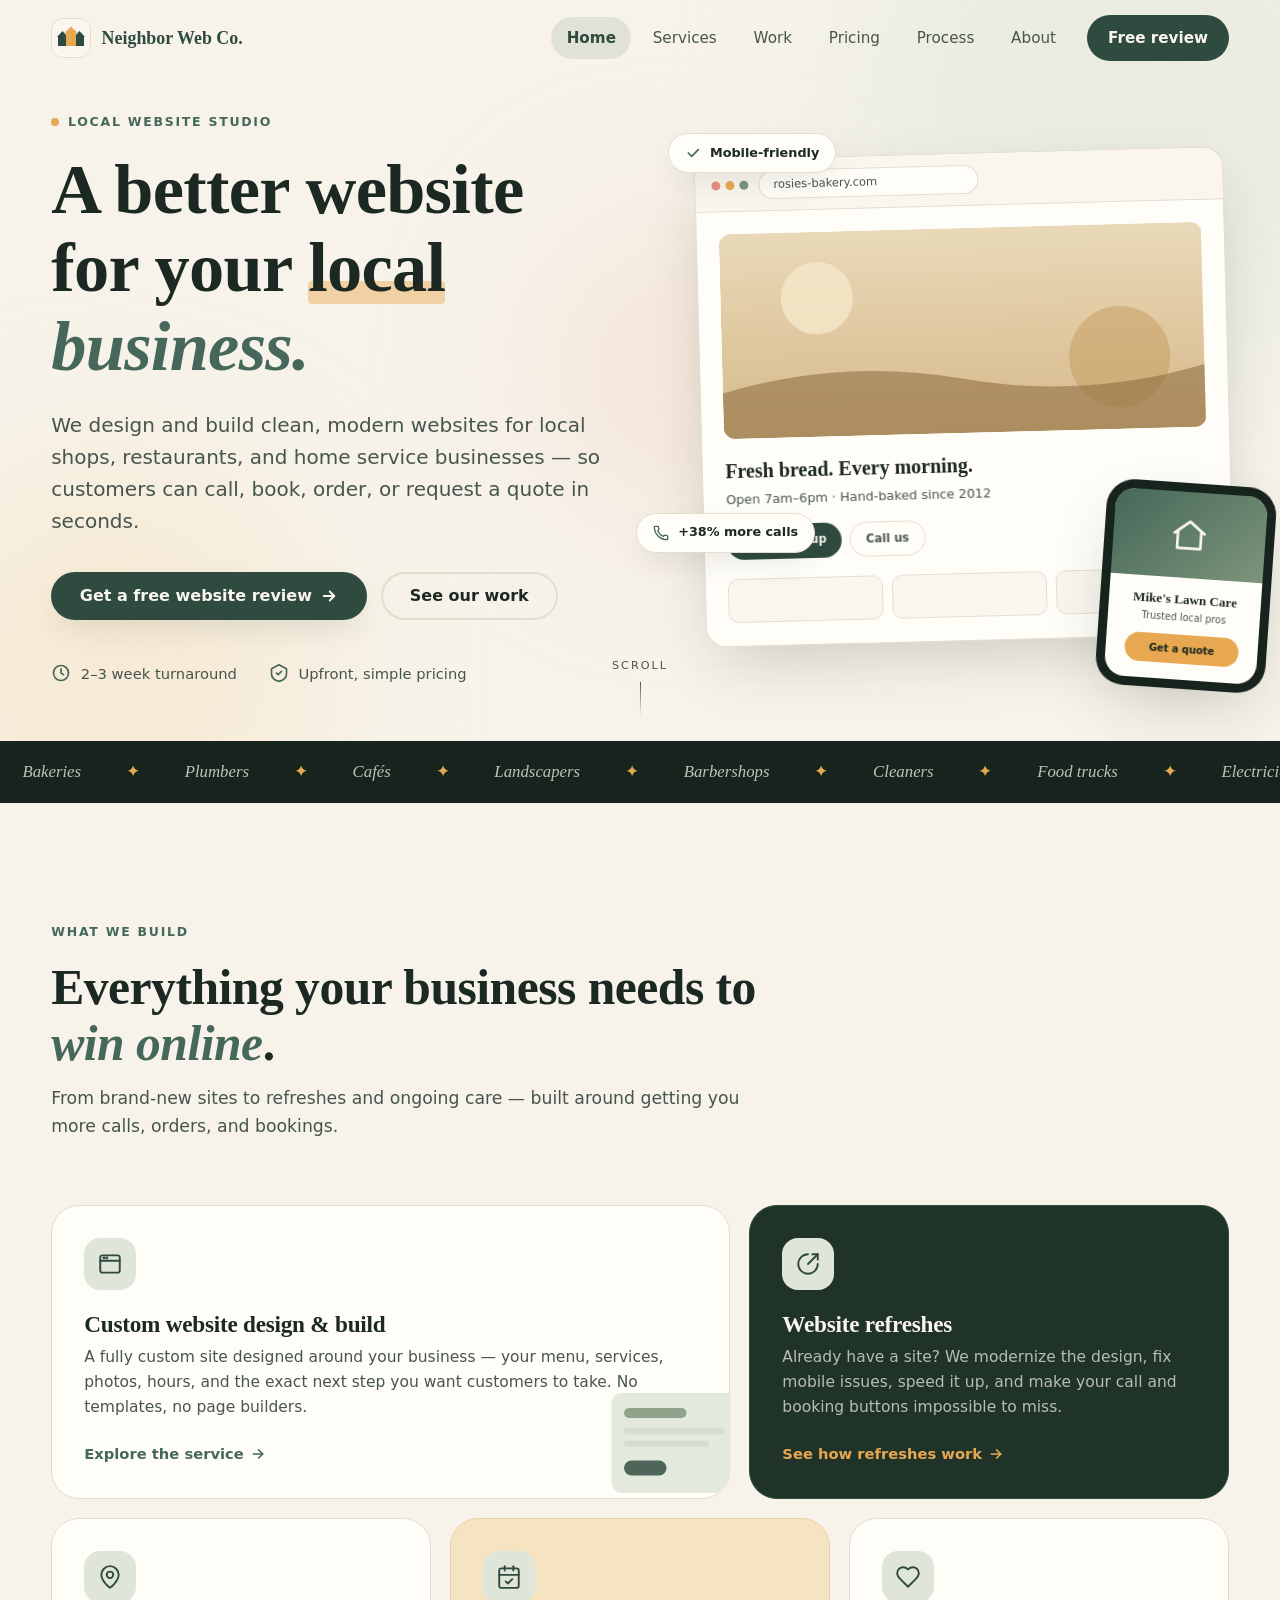
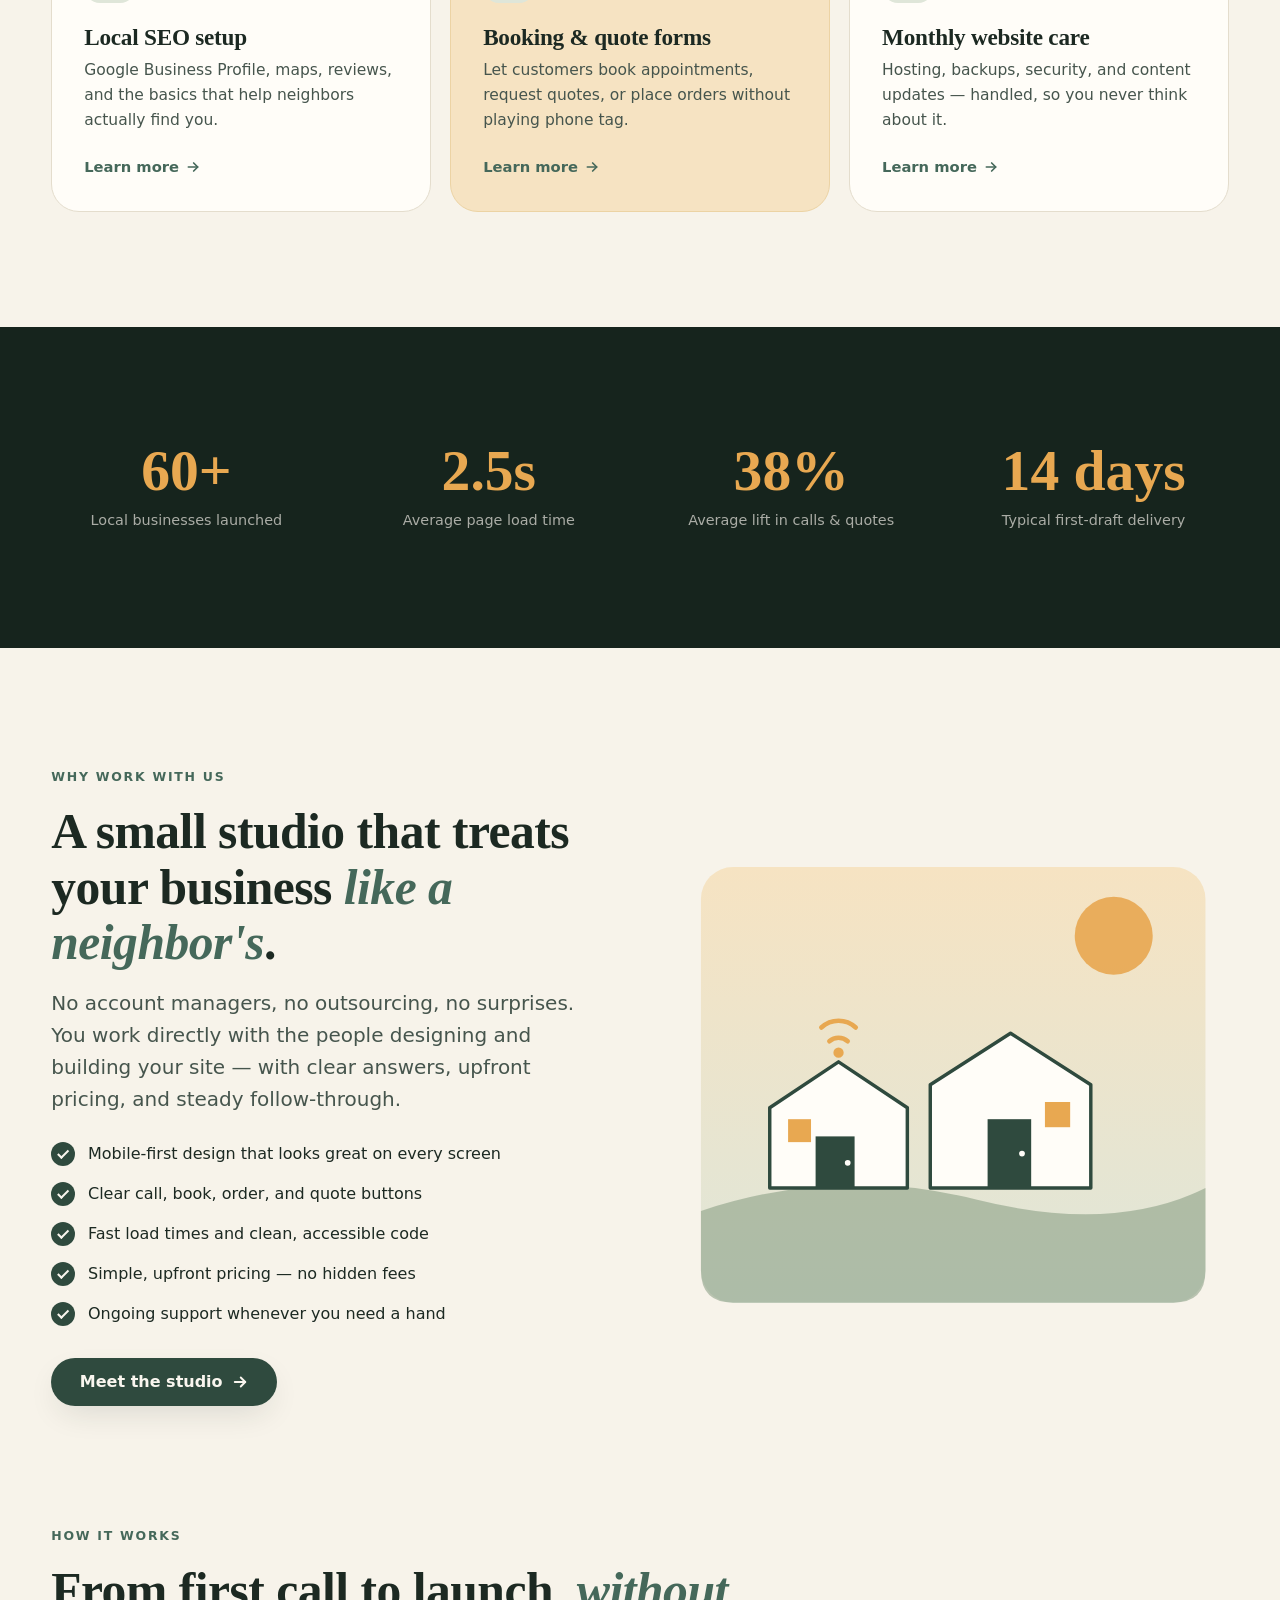
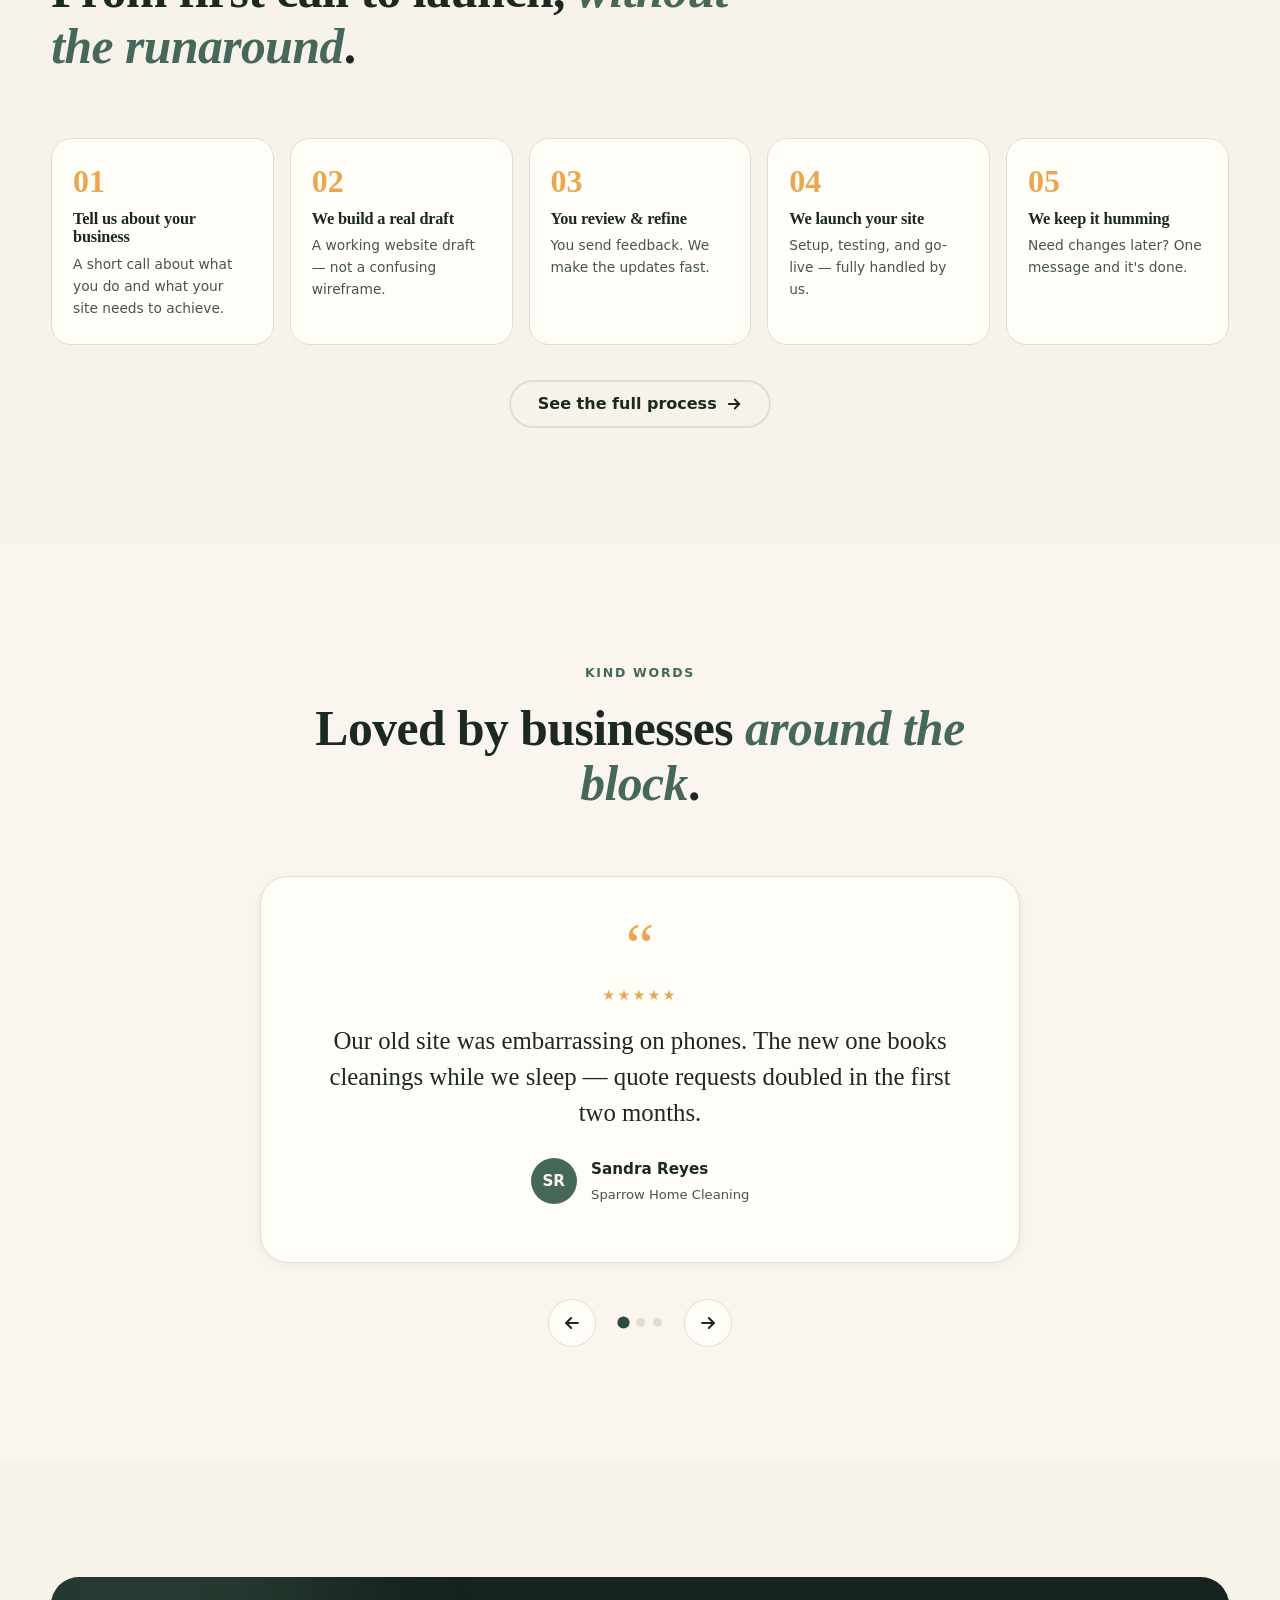
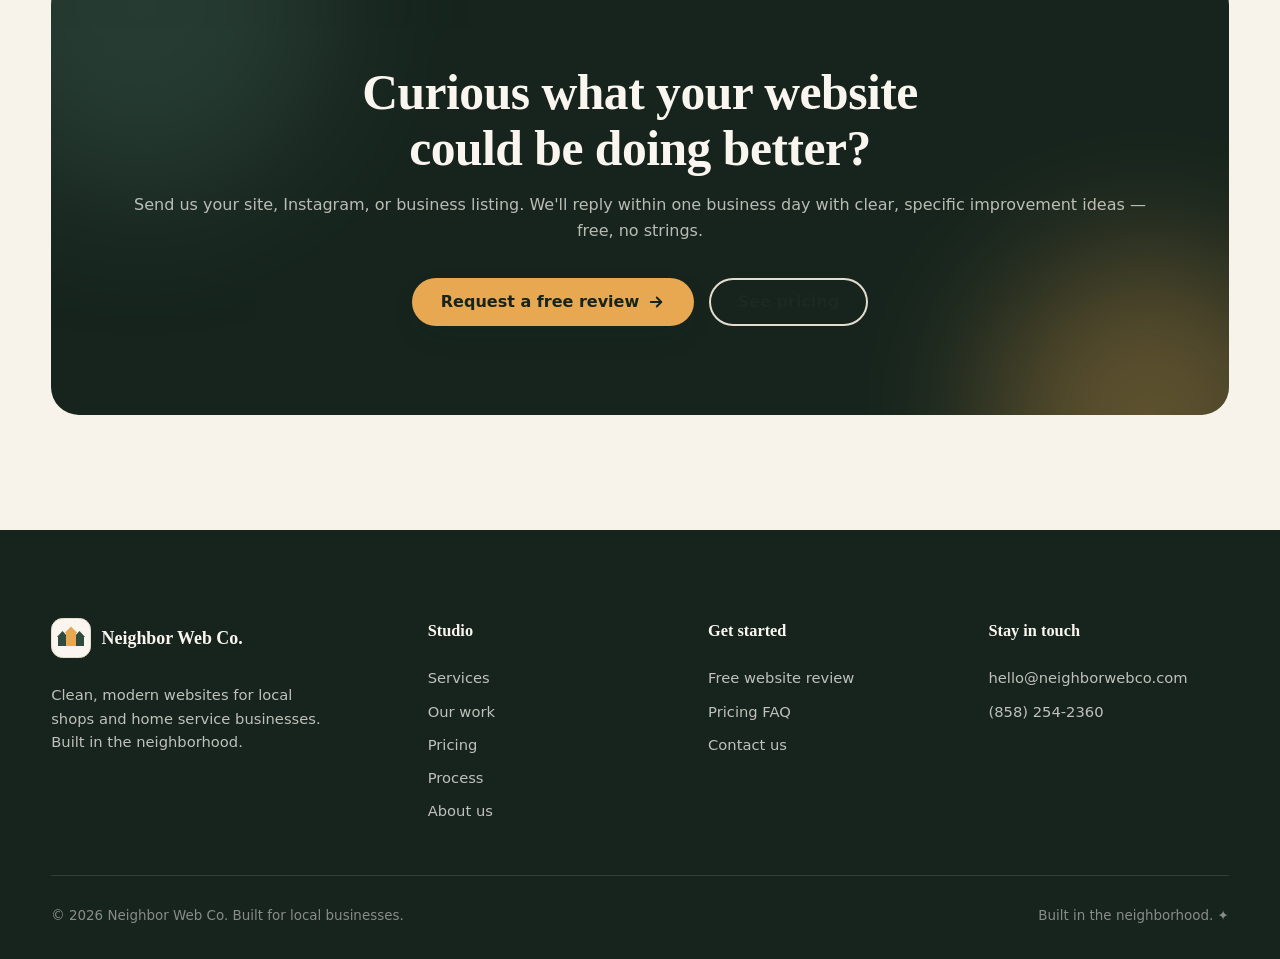
==== commit 14b828bc: "Footer Edits" ====
--- a/index.html
+++ b/index.html
@@ -25,12 +25,12 @@
     "name": "Neighbor Web Co.",
     "url": "https://neighborwebco.com/",
     "description": "Neighbor Web Co. builds clean, mobile-friendly websites for local shops, restaurants, and home service businesses.",
-    "telephone": "+15555550123",
+    "telephone": "+18582542360",
     "email": "hello@neighborwebco.com",
     "areaServed": { "@type": "Country", "name": "United States" },
     "serviceType": ["Web Design", "Website Development", "Website Redesign", "Local Business Websites", "Monthly Website Maintenance"],
     "priceRange": "$$",
-    "openingHours": "Mo-Fr 09:00-17:00"
+    
   }
   </script>
 
@@ -68,7 +68,7 @@
     <a href="process.html">Process</a>
     <a href="about.html">About</a>
     <a href="contact.html">Free review</a>
-    <p class="menu-contact">hello@neighborwebco.com · (555) 555-0123</p>
+    <p class="menu-contact">hello@neighborwebco.com · (858) 254-2360</p>
   </div>
 
   <main>
@@ -467,8 +467,8 @@
       <div class="footer-col">
         <h4>Stay in touch</h4>
         <a href="mailto:hello@neighborwebco.com">hello@neighborwebco.com</a>
-        <a href="tel:+15555550123">(555) 555-0123</a>
-        <p class="footer-tiny">Mon–Fri, 9am–5pm</p>
+        <a href="tel:+18582542360">(858) 254-2360</a>
+        
       </div>
     </div>
     <div class="container footer-bottom">
--- a/css/styles.css
+++ b/css/styles.css
@@ -0,0 +1,736 @@
+/* ============================================================
+   NEIGHBOR WEB CO. — v2 Design System
+   Fonts: Fraunces (display) + Inter (body)
+   ============================================================ */
+
+/* ---------- Reset ---------- */
+*, *::before, *::after { box-sizing: border-box; margin: 0; padding: 0; }
+html { scroll-behavior: smooth; }
+body {
+  font-family: "Inter", system-ui, -apple-system, sans-serif;
+  font-size: 16px;
+  line-height: 1.6;
+  color: var(--ink);
+  background: var(--paper);
+  -webkit-font-smoothing: antialiased;
+  overflow-x: hidden;
+}
+img, svg { display: block; max-width: 100%; }
+a { color: inherit; text-decoration: none; }
+ul, ol { list-style: none; }
+button { font: inherit; cursor: pointer; border: none; background: none; color: inherit; }
+fieldset { border: none; min-width: 0; }
+input, textarea, select { font: inherit; color: inherit; }
+
+/* ---------- Tokens ---------- */
+:root {
+  --ink: #1c2922;
+  --ink-soft: #46554d;
+  --paper: #f7f3ea;
+  --surface: #fffdf8;
+  --line: #e4ddcd;
+
+  --green-950: #16241d;
+  --green-900: #1f3329;
+  --green-700: #2f4a3e;
+  --green-500: #45685a;
+  --sage: #7d9479;
+  --sage-soft: #dfe6d9;
+
+  --amber: #e8a851;
+  --amber-soft: #f6e3c2;
+  --terracotta: #c96f4a;
+  --terracotta-soft: #f2d8cb;
+  --cream: #faf6ef;
+
+  --radius-sm: 12px;
+  --radius-md: 20px;
+  --radius-lg: 28px;
+  --radius-pill: 999px;
+
+  --shadow-sm: 0 2px 8px rgba(28, 41, 34, 0.06);
+  --shadow-md: 0 12px 32px -8px rgba(28, 41, 34, 0.14);
+  --shadow-lg: 0 24px 64px -16px rgba(28, 41, 34, 0.22);
+
+  --font-display: "Fraunces", Georgia, serif;
+  --ease-spring: cubic-bezier(0.22, 1, 0.36, 1);
+  --header-h: 76px;
+}
+
+::selection { background: var(--amber); color: var(--green-950); }
+
+/* ---------- Typography ---------- */
+h1, h2, h3, .display {
+  font-family: var(--font-display);
+  font-weight: 600;
+  line-height: 1.12;
+  letter-spacing: -0.01em;
+  color: var(--ink);
+}
+h1 { font-size: clamp(2.6rem, 6vw, 4.4rem); }
+h2 { font-size: clamp(2rem, 4.2vw, 3.1rem); }
+h3 { font-size: clamp(1.2rem, 2vw, 1.45rem); }
+.lede { font-size: clamp(1.05rem, 1.6vw, 1.25rem); color: var(--ink-soft); max-width: 56ch; }
+
+.accent-text { color: var(--green-500); font-style: italic; }
+.accent-underline {
+  position: relative; white-space: nowrap;
+}
+.accent-underline::after {
+  content: ""; position: absolute; left: 0; right: 0; bottom: 0.04em; height: 0.32em;
+  background: var(--amber); opacity: 0.45; z-index: -1; border-radius: 4px;
+  transform: scaleX(0); transform-origin: left;
+  animation: underline-in 0.9s var(--ease-spring) 0.5s forwards;
+}
+@keyframes underline-in { to { transform: scaleX(1); } }
+
+.eyebrow {
+  display: inline-flex; align-items: center; gap: 0.55rem;
+  font-size: 0.78rem; font-weight: 700; letter-spacing: 0.14em; text-transform: uppercase;
+  color: var(--green-500); margin-bottom: 1.1rem;
+}
+.eyebrow .dot { width: 8px; height: 8px; border-radius: 50%; background: var(--amber); animation: pulse 2.4s ease infinite; }
+@keyframes pulse { 0%,100% { box-shadow: 0 0 0 0 rgba(232,168,81,.5);} 55% { box-shadow: 0 0 0 8px rgba(232,168,81,0);} }
+
+/* ---------- Layout ---------- */
+.container { width: min(1180px, 92vw); margin-inline: auto; }
+.section { padding: clamp(4.5rem, 9vw, 7.5rem) 0; position: relative; }
+.section-head { max-width: 720px; margin-bottom: clamp(2.5rem, 5vw, 4rem); }
+.section-head-center { margin-inline: auto; text-align: center; }
+.section-sub { color: var(--ink-soft); margin-top: 0.9rem; font-size: 1.08rem; }
+
+.section-dark { background: var(--green-950); }
+.section-dark h2, .section-dark h3 { color: var(--cream); }
+.section-dark .section-sub, .section-dark p { color: rgba(250, 246, 239, 0.72); }
+.section-dark .eyebrow { color: var(--amber); }
+
+/* ---------- Buttons ---------- */
+.btn {
+  display: inline-flex; align-items: center; justify-content: center; gap: 0.5rem;
+  padding: 0.95rem 1.8rem; border-radius: var(--radius-pill);
+  font-weight: 600; font-size: 1rem; line-height: 1;
+  transition: transform 0.35s var(--ease-spring), box-shadow 0.35s, background 0.25s, color 0.25s;
+  will-change: transform;
+}
+.btn svg { width: 18px; height: 18px; transition: transform 0.3s var(--ease-spring); }
+.btn:hover svg { transform: translateX(4px); }
+.btn-primary { background: var(--green-700); color: var(--cream); box-shadow: var(--shadow-md); }
+.btn-primary:hover { transform: translateY(-3px); box-shadow: var(--shadow-lg); background: var(--green-900); }
+.btn-amber { background: var(--amber); color: var(--green-950); box-shadow: var(--shadow-md); }
+.btn-amber:hover { transform: translateY(-3px); box-shadow: var(--shadow-lg); }
+.btn-secondary { background: transparent; color: var(--ink); box-shadow: inset 0 0 0 2px var(--line); }
+.btn-secondary:hover { box-shadow: inset 0 0 0 2px var(--green-500); transform: translateY(-3px); }
+.section-dark .btn-secondary { color: var(--cream); box-shadow: inset 0 0 0 2px rgba(250,246,239,0.25); }
+.section-dark .btn-secondary:hover { box-shadow: inset 0 0 0 2px var(--amber); }
+.btn.block { width: 100%; }
+
+/* ---------- Scroll progress ---------- */
+.progress-bar {
+  position: fixed; top: 0; left: 0; height: 3px; width: 100%;
+  transform-origin: left; transform: scaleX(0);
+  background: linear-gradient(90deg, var(--amber), var(--terracotta));
+  z-index: 1001;
+}
+
+/* ---------- Header ---------- */
+.site-header {
+  position: fixed; top: 0; left: 0; right: 0; z-index: 1000;
+  transition: background 0.3s, box-shadow 0.3s, transform 0.4s var(--ease-spring);
+}
+.site-header.scrolled {
+  background: rgba(247, 243, 234, 0.82);
+  backdrop-filter: blur(16px) saturate(160%);
+  -webkit-backdrop-filter: blur(16px) saturate(160%);
+  box-shadow: 0 1px 0 rgba(28,41,34,0.08);
+}
+.site-header.hidden { transform: translateY(-100%); }
+.nav-inner { display: flex; align-items: center; justify-content: space-between; height: var(--header-h); }
+
+.brand { display: inline-flex; align-items: center; gap: 0.65rem; font-family: var(--font-display); font-weight: 700; font-size: 1.12rem; color: var(--green-700); }
+.brand-mark { display: grid; place-items: center; width: 40px; height: 40px; transition: transform 0.4s var(--ease-spring); }
+.brand-mark svg { width: 40px; height: 40px; }
+.brand:hover .brand-mark { transform: rotate(-8deg) scale(1.06); }
+
+.primary-nav { display: flex; align-items: center; gap: 0.4rem; }
+.primary-nav > a {
+  position: relative; padding: 0.55rem 0.95rem; border-radius: var(--radius-pill);
+  font-weight: 500; font-size: 0.95rem; color: var(--ink-soft);
+  transition: color 0.2s, background 0.2s;
+}
+.primary-nav > a:hover { color: var(--ink); background: rgba(125, 148, 121, 0.14); }
+.primary-nav > a[aria-current="page"] { color: var(--green-700); font-weight: 600; background: rgba(125, 148, 121, 0.18); }
+.primary-nav .nav-cta {
+  margin-left: 0.6rem; background: var(--green-700); color: var(--cream) !important; font-weight: 600;
+  padding: 0.65rem 1.3rem;
+}
+.primary-nav .nav-cta:hover { background: var(--green-900); }
+
+.nav-toggle { display: none; position: relative; z-index: 1102; width: 44px; height: 44px; border-radius: 12px; flex-direction: column; align-items: center; justify-content: center; gap: 5px; }
+.nav-toggle span { display: block; width: 22px; height: 2px; background: var(--ink); border-radius: 2px; transition: transform 0.3s var(--ease-spring), opacity 0.2s; }
+.nav-toggle[aria-expanded="true"] span:nth-child(1) { transform: translateY(7px) rotate(45deg); }
+.nav-toggle[aria-expanded="true"] span:nth-child(2) { opacity: 0; }
+.nav-toggle[aria-expanded="true"] span:nth-child(3) { transform: translateY(-7px) rotate(-45deg); }
+
+/* Mobile menu overlay */
+.mobile-menu {
+  position: fixed; inset: 0; z-index: 1100; display: flex; flex-direction: column; justify-content: center;
+  padding: 14vh 8vw; background: var(--green-950);
+  clip-path: circle(0% at calc(100% - 54px) 38px);
+  transition: clip-path 0.6s var(--ease-spring); pointer-events: none;
+  visibility: hidden;
+}
+.mobile-menu.open { clip-path: circle(150% at calc(100% - 54px) 38px); pointer-events: auto; visibility: visible; }
+.mobile-menu a {
+  font-family: var(--font-display); font-size: clamp(1.8rem, 7vw, 2.6rem); font-weight: 600;
+  color: var(--cream); padding: 0.45rem 0; opacity: 0; transform: translateY(20px);
+  transition: opacity 0.4s, transform 0.5s var(--ease-spring);
+}
+.mobile-menu.open a { opacity: 1; transform: none; }
+.mobile-menu.open a:nth-child(1) { transition-delay: 0.10s; }
+.mobile-menu.open a:nth-child(2) { transition-delay: 0.16s; }
+.mobile-menu.open a:nth-child(3) { transition-delay: 0.22s; }
+.mobile-menu.open a:nth-child(4) { transition-delay: 0.28s; }
+.mobile-menu.open a:nth-child(5) { transition-delay: 0.34s; }
+.mobile-menu.open a:nth-child(6) { transition-delay: 0.40s; }
+.mobile-menu.open a:nth-child(7) { transition-delay: 0.46s; }
+.mobile-menu a[aria-current="page"] { color: var(--amber); }
+.mobile-menu .menu-contact { margin-top: 2rem; font-family: "Inter"; font-size: 0.95rem; color: rgba(250,246,239,0.6); opacity: 0; transition: opacity 0.4s 0.5s; }
+.mobile-menu.open .menu-contact { opacity: 1; }
+
+/* ---------- Hero (home) ---------- */
+.hero {
+  position: relative; display: flex; align-items: center;
+  padding: calc(var(--header-h) + 2rem) 0 3.5rem; overflow: hidden;
+}
+.hero-bg { position: absolute; inset: 0; z-index: -1; overflow: hidden; }
+.hero-blob { position: absolute; border-radius: 50%; filter: blur(80px); opacity: 0.5; }
+.hero-blob-1 { width: 560px; height: 560px; background: var(--sage-soft); top: -160px; right: -120px; animation: float 14s ease-in-out infinite; }
+.hero-blob-2 { width: 420px; height: 420px; background: var(--amber-soft); bottom: -140px; left: -100px; animation: float 18s ease-in-out infinite reverse; }
+.hero-blob-3 { width: 300px; height: 300px; background: var(--terracotta-soft); top: 30%; left: 42%; animation: float 22s ease-in-out infinite; }
+@keyframes float { 0%,100% { transform: translate(0,0) scale(1);} 50% { transform: translate(30px,-30px) scale(1.06);} }
+
+.hero-grid { display: grid; grid-template-columns: 1.05fr 0.95fr; gap: clamp(2rem, 5vw, 4.5rem); align-items: center; }
+.hero h1 .line { display: block; overflow: hidden; }
+.hero h1 .line > span { display: block; transform: translateY(110%); animation: rise 0.9s var(--ease-spring) forwards; }
+.hero h1 .line:nth-child(2) > span { animation-delay: 0.12s; }
+.hero h1 .line:nth-child(3) > span { animation-delay: 0.24s; }
+@keyframes rise { to { transform: translateY(0); } }
+.hero .lede { margin-top: 1.4rem; opacity: 0; animation: fade-up 0.8s var(--ease-spring) 0.45s forwards; }
+.hero .cta-row { margin-top: 2.2rem; display: flex; flex-wrap: wrap; gap: 0.9rem; opacity: 0; animation: fade-up 0.8s var(--ease-spring) 0.6s forwards; }
+.hero .hero-meta { margin-top: 2.6rem; display: flex; flex-wrap: wrap; gap: 2rem; opacity: 0; animation: fade-up 0.8s var(--ease-spring) 0.75s forwards; }
+@keyframes fade-up { from { opacity: 0; transform: translateY(22px);} to { opacity: 1; transform: none;} }
+.hero-meta .meta-item { display: flex; align-items: center; gap: 0.6rem; font-size: 0.92rem; font-weight: 500; color: var(--ink-soft); }
+.hero-meta .meta-item svg { width: 20px; height: 20px; color: var(--green-500); flex: none; }
+
+/* Hero visual — layered browser mockups */
+.hero-visual { position: relative; opacity: 0; animation: fade-up 1s var(--ease-spring) 0.5s forwards; }
+.mock-window {
+  background: var(--surface); border-radius: var(--radius-md); box-shadow: var(--shadow-lg);
+  border: 1px solid var(--line); overflow: hidden;
+}
+.mock-window-main { transform: rotate(-1.5deg); }
+.mock-bar { display: flex; align-items: center; gap: 0.6rem; padding: 0.7rem 1rem; border-bottom: 1px solid var(--line); background: var(--cream); }
+.mock-dots { display: flex; gap: 5px; }
+.mock-dots span { width: 9px; height: 9px; border-radius: 50%; background: var(--line); }
+.mock-dots span:nth-child(1) { background: #e8907e; }
+.mock-dots span:nth-child(2) { background: var(--amber); }
+.mock-dots span:nth-child(3) { background: var(--sage); }
+.mock-url { flex: 1; font-size: 0.72rem; color: var(--ink-soft); background: var(--surface); border: 1px solid var(--line); border-radius: var(--radius-pill); padding: 0.25rem 0.9rem; max-width: 220px; }
+.mock-body { padding: 1.4rem; }
+.mock-hero-art { border-radius: var(--radius-sm); overflow: hidden; }
+.mock-title { font-family: var(--font-display); font-weight: 600; font-size: 1.25rem; margin-top: 1rem; }
+.mock-sub { font-size: 0.8rem; color: var(--ink-soft); margin-top: 0.2rem; }
+.mock-cta-row { display: flex; gap: 0.5rem; margin-top: 0.9rem; }
+.mock-pill { font-size: 0.72rem; font-weight: 600; padding: 0.45rem 0.95rem; border-radius: var(--radius-pill); }
+.mock-pill-solid { background: var(--green-700); color: var(--cream); }
+.mock-pill-ghost { border: 1.5px solid var(--line); color: var(--ink-soft); }
+.mock-cards { display: grid; grid-template-columns: repeat(3, 1fr); gap: 0.6rem; margin-top: 1.2rem; }
+.mock-cards span { height: 44px; border-radius: 10px; background: var(--cream); border: 1px solid var(--line); }
+
+.mock-phone {
+  position: absolute; right: -8%; bottom: -10%; width: 170px;
+  background: var(--green-950); border-radius: 28px; padding: 9px;
+  box-shadow: var(--shadow-lg); transform: rotate(4deg);
+  animation: phone-bob 6s ease-in-out infinite;
+}
+@keyframes phone-bob { 0%,100% { transform: rotate(4deg) translateY(0);} 50% { transform: rotate(4deg) translateY(-12px);} }
+.mock-phone-screen { background: var(--surface); border-radius: 20px; overflow: hidden; padding-bottom: 1rem; }
+.mock-phone-art { height: 86px; background: linear-gradient(135deg, var(--green-500), var(--sage)); display: grid; place-items: center; }
+.mock-phone-art svg { width: 40px; height: 40px; color: var(--cream); }
+.mock-phone .mp-title { font-family: var(--font-display); font-weight: 600; font-size: 0.82rem; text-align: center; margin-top: 0.7rem; }
+.mock-phone .mp-sub { font-size: 0.6rem; color: var(--ink-soft); text-align: center; }
+.mock-phone .mp-btn { margin: 0.6rem auto 0; width: 75%; text-align: center; font-size: 0.62rem; font-weight: 700; padding: 0.4rem; border-radius: var(--radius-pill); background: var(--amber); color: var(--green-950); }
+
+.float-chip {
+  position: absolute; display: flex; align-items: center; gap: 0.55rem;
+  background: var(--surface); border: 1px solid var(--line); border-radius: var(--radius-pill);
+  padding: 0.55rem 1rem; font-size: 0.8rem; font-weight: 600; box-shadow: var(--shadow-md);
+  animation: chip-bob 7s ease-in-out infinite;
+}
+.float-chip svg { width: 16px; height: 16px; color: var(--green-500); }
+.float-chip-1 { top: -4%; left: -6%; animation-delay: 0.8s; }
+.float-chip-2 { bottom: 18%; left: -12%; animation-delay: 2s; }
+@keyframes chip-bob { 0%,100% { transform: translateY(0);} 50% { transform: translateY(-10px);} }
+
+.scroll-hint {
+  position: absolute; bottom: 1.6rem; left: 50%; transform: translateX(-50%);
+  display: flex; flex-direction: column; align-items: center; gap: 0.4rem;
+  font-size: 0.7rem; letter-spacing: 0.18em; text-transform: uppercase; color: var(--ink-soft);
+}
+.scroll-hint::after { content: ""; width: 1px; height: 34px; background: linear-gradient(var(--ink-soft), transparent); animation: drip 1.8s ease infinite; }
+@keyframes drip { 0% { transform: scaleY(0); transform-origin: top;} 50% { transform: scaleY(1); transform-origin: top;} 51% { transform-origin: bottom;} 100% { transform: scaleY(0); transform-origin: bottom;} }
+
+/* ---------- Marquee ---------- */
+.marquee-band { background: var(--green-950); padding: 1.1rem 0; overflow: hidden; }
+.marquee { display: flex; width: max-content; animation: marquee 30s linear infinite; }
+.marquee-band:hover .marquee { animation-play-state: paused; }
+.marquee-group { display: flex; align-items: center; flex: none; }
+.marquee-group span {
+  font-family: var(--font-display); font-style: italic; font-size: 1.05rem; color: rgba(250,246,239,0.75);
+  padding: 0 1.4rem; white-space: nowrap;
+}
+.marquee-group .star { color: var(--amber); font-style: normal; }
+@keyframes marquee { to { transform: translateX(-50%); } }
+
+/* ---------- Bento grid ---------- */
+.bento {
+  display: grid; gap: 1.2rem;
+  grid-template-columns: repeat(12, 1fr);
+}
+.bento-card {
+  position: relative; overflow: hidden;
+  background: var(--surface); border: 1px solid var(--line); border-radius: var(--radius-lg);
+  padding: 2rem; display: flex; flex-direction: column;
+  transition: transform 0.45s var(--ease-spring), box-shadow 0.45s, border-color 0.3s;
+}
+.bento-card:hover { transform: translateY(-6px); box-shadow: var(--shadow-lg); border-color: var(--sage); }
+.bento-card h3 { margin-bottom: 0.55rem; }
+.bento-card p { color: var(--ink-soft); font-size: 0.97rem; }
+.bento-card .card-link { margin-top: auto; padding-top: 1.4rem; font-weight: 600; font-size: 0.92rem; color: var(--green-500); display: inline-flex; align-items: center; gap: 0.4rem; }
+.bento-card .card-link svg { width: 16px; height: 16px; transition: transform 0.3s var(--ease-spring); }
+.bento-card:hover .card-link svg { transform: translateX(5px); }
+.bento-icon {
+  width: 52px; height: 52px; border-radius: 16px; display: grid; place-items: center;
+  margin-bottom: 1.3rem; background: var(--sage-soft); color: var(--green-700);
+  transition: transform 0.45s var(--ease-spring), background 0.3s;
+}
+.bento-card:hover .bento-icon { transform: rotate(-8deg) scale(1.08); background: var(--amber-soft); }
+.bento-icon svg { width: 26px; height: 26px; }
+.b-span-7 { grid-column: span 7; }
+.b-span-5 { grid-column: span 5; }
+.b-span-4 { grid-column: span 4; }
+.b-span-6 { grid-column: span 6; }
+.b-span-8 { grid-column: span 8; }
+.b-span-12 { grid-column: span 12; }
+.bento-card-dark { background: var(--green-900); border-color: var(--green-700); }
+.bento-card-dark h3 { color: var(--cream); }
+.bento-card-dark p { color: rgba(250,246,239,0.7); }
+.bento-card-dark .card-link { color: var(--amber); }
+.bento-card-amber { background: var(--amber-soft); border-color: #ecd3a4; }
+.bento-art { position: absolute; right: -20px; bottom: -20px; width: 150px; opacity: 0.85; pointer-events: none; transition: transform 0.5s var(--ease-spring); }
+.bento-card:hover .bento-art { transform: scale(1.08) rotate(3deg); }
+
+/* ---------- Generic cards grid ---------- */
+.cards-grid { display: grid; gap: 1.2rem; }
+.cards-grid.three { grid-template-columns: repeat(3, 1fr); }
+.cards-grid.four { grid-template-columns: repeat(4, 1fr); }
+.cards-grid.two { grid-template-columns: repeat(2, 1fr); }
+
+.card {
+  background: var(--surface); border: 1px solid var(--line); border-radius: var(--radius-md);
+  padding: 1.8rem; transition: transform 0.4s var(--ease-spring), box-shadow 0.4s;
+}
+.card:hover { transform: translateY(-5px); box-shadow: var(--shadow-md); }
+.card h3 { font-size: 1.15rem; margin-bottom: 0.5rem; }
+.card p { color: var(--ink-soft); font-size: 0.95rem; }
+.card-icon {
+  width: 46px; height: 46px; border-radius: 14px; display: grid; place-items: center;
+  background: var(--sage-soft); color: var(--green-700); margin-bottom: 1.1rem;
+}
+.card-icon svg { width: 23px; height: 23px; }
+
+/* ---------- Stats band ---------- */
+.stats-band { background: var(--green-950); }
+.stats-grid { display: grid; grid-template-columns: repeat(4, 1fr); gap: 2rem; text-align: center; }
+.stat .stat-num {
+  font-family: var(--font-display); font-size: clamp(2.4rem, 5vw, 3.6rem); font-weight: 600;
+  color: var(--amber); line-height: 1;
+}
+.stat .stat-num sup { font-size: 0.5em; }
+.stat .stat-label { margin-top: 0.6rem; font-size: 0.9rem; color: rgba(250,246,239,0.65); }
+
+/* ---------- Split / feature rows ---------- */
+.split { display: grid; grid-template-columns: 1fr 1fr; gap: clamp(2.5rem, 6vw, 5rem); align-items: center; }
+.split.reverse > .split-visual { order: 2; }
+.split-visual {
+  position: relative; border-radius: var(--radius-lg); overflow: hidden;
+  background: var(--surface); border: 1px solid var(--line); box-shadow: var(--shadow-md);
+}
+.split-visual.plain { background: none; border: none; box-shadow: none; overflow: visible; }
+
+.checklist { display: grid; gap: 0.9rem; margin-top: 1.6rem; }
+.checklist li { display: flex; align-items: flex-start; gap: 0.8rem; font-weight: 500; }
+.checklist .check {
+  flex: none; width: 24px; height: 24px; border-radius: 50%; margin-top: 1px;
+  background: var(--green-700); display: grid; place-items: center;
+}
+.checklist .check::after {
+  content: ""; width: 11px; height: 6px; border-left: 2.5px solid var(--cream); border-bottom: 2.5px solid var(--cream);
+  transform: rotate(-45deg) translate(0.5px, -1px);
+}
+.section-dark .checklist .check { background: var(--amber); }
+.section-dark .checklist .check::after { border-color: var(--green-950); }
+
+/* ---------- Testimonials slider ---------- */
+.testimonials { overflow: hidden; }
+.slider { position: relative; }
+.slider-track { display: flex; transition: transform 0.65s var(--ease-spring); }
+.slide { flex: 0 0 100%; padding: 0 0.5rem; }
+.testimonial-card {
+  max-width: 760px; margin-inline: auto; text-align: center;
+  background: var(--surface); border: 1px solid var(--line); border-radius: var(--radius-lg);
+  padding: clamp(2rem, 5vw, 3.5rem); box-shadow: var(--shadow-sm);
+}
+.testimonial-card .quote-mark { font-family: var(--font-display); font-size: 4rem; line-height: 0.4; color: var(--amber); display: block; margin-bottom: 1.6rem; }
+.testimonial-card blockquote { font-family: var(--font-display); font-size: clamp(1.15rem, 2.4vw, 1.55rem); font-weight: 500; line-height: 1.45; color: var(--ink); }
+.testimonial-card .attrib { margin-top: 1.6rem; display: flex; align-items: center; justify-content: center; gap: 0.9rem; }
+.attrib .avatar {
+  width: 46px; height: 46px; border-radius: 50%; display: grid; place-items: center;
+  font-weight: 700; font-size: 0.95rem; color: var(--cream);
+}
+.attrib .who { text-align: left; }
+.attrib .who strong { display: block; font-size: 0.95rem; }
+.attrib .who span { font-size: 0.82rem; color: var(--ink-soft); }
+.stars { color: var(--amber); letter-spacing: 0.15em; margin-bottom: 1rem; font-size: 0.9rem; }
+
+.slider-nav { display: flex; align-items: center; justify-content: center; gap: 1.4rem; margin-top: 2.2rem; }
+.slider-btn {
+  width: 48px; height: 48px; border-radius: 50%; display: grid; place-items: center;
+  border: 1.5px solid var(--line); background: var(--surface); color: var(--ink);
+  transition: background 0.25s, color 0.25s, border-color 0.25s, transform 0.3s var(--ease-spring);
+}
+.slider-btn:hover { background: var(--green-700); color: var(--cream); border-color: var(--green-700); transform: scale(1.08); }
+.slider-btn svg { width: 20px; height: 20px; }
+.slider-dots { display: flex; gap: 0.5rem; }
+.slider-dots button { width: 9px; height: 9px; border-radius: 50%; background: var(--line); transition: background 0.25s, transform 0.25s; padding: 0; }
+.slider-dots button.active { background: var(--green-700); transform: scale(1.35); }
+
+/* ---------- Process steps ---------- */
+.process-flow { display: grid; grid-template-columns: repeat(5, 1fr); gap: 1rem; counter-reset: step; }
+.flow-step { position: relative; padding: 1.6rem 1.3rem; background: var(--surface); border: 1px solid var(--line); border-radius: var(--radius-md); transition: transform 0.4s var(--ease-spring), box-shadow 0.4s; }
+.flow-step:hover { transform: translateY(-5px); box-shadow: var(--shadow-md); }
+.flow-step .step-num {
+  font-family: var(--font-display); font-size: 2rem; font-weight: 600; color: var(--amber); line-height: 1; margin-bottom: 0.8rem;
+}
+.flow-step h3 { font-size: 1.02rem; margin-bottom: 0.4rem; }
+.flow-step p { font-size: 0.86rem; color: var(--ink-soft); }
+
+/* Vertical timeline (process page) */
+.timeline { position: relative; max-width: 800px; margin-inline: auto; padding-left: 0; }
+.timeline::before {
+  content: ""; position: absolute; left: 35px; top: 10px; bottom: 10px; width: 2px;
+  background: linear-gradient(var(--sage), var(--amber));
+}
+.timeline-item { position: relative; padding: 0 0 3rem 100px; }
+.timeline-item:last-child { padding-bottom: 0; }
+.timeline-num {
+  position: absolute; left: 0; top: 0; width: 72px; height: 72px; border-radius: 50%;
+  background: var(--surface); border: 2px solid var(--sage);
+  display: grid; place-items: center; font-family: var(--font-display); font-size: 1.5rem; font-weight: 600; color: var(--green-700);
+  transition: background 0.3s, border-color 0.3s, color 0.3s, transform 0.4s var(--ease-spring);
+}
+.timeline-item:hover .timeline-num { background: var(--green-700); border-color: var(--green-700); color: var(--cream); transform: scale(1.08); }
+.timeline-body { background: var(--surface); border: 1px solid var(--line); border-radius: var(--radius-md); padding: 1.8rem 2rem; }
+.timeline-body h3 { margin-bottom: 0.5rem; }
+.timeline-body p { color: var(--ink-soft); }
+.timeline-body .duration {
+  display: inline-block; margin-top: 1rem; font-size: 0.78rem; font-weight: 700; letter-spacing: 0.06em; text-transform: uppercase;
+  color: var(--green-700); background: var(--sage-soft); padding: 0.3rem 0.85rem; border-radius: var(--radius-pill);
+}
+
+/* ---------- Pricing ---------- */
+.pricing-grid { display: grid; grid-template-columns: repeat(3, 1fr); gap: 1.4rem; align-items: stretch; }
+.pricing-card {
+  position: relative; display: flex; flex-direction: column;
+  background: var(--surface); border: 1.5px solid var(--line); border-radius: var(--radius-lg);
+  padding: 2.4rem 2rem 2rem; transition: transform 0.45s var(--ease-spring), box-shadow 0.45s;
+}
+.pricing-card:hover { transform: translateY(-8px); box-shadow: var(--shadow-lg); }
+.pricing-card--featured { background: var(--green-950); border-color: var(--green-700); transform: scale(1.03); }
+.pricing-card--featured:hover { transform: scale(1.03) translateY(-8px); }
+.pricing-card--featured h3, .pricing-card--featured .amount { color: var(--cream); }
+.pricing-card--featured .pricing-tag, .pricing-card--featured .from, .pricing-card--featured .per { color: rgba(250,246,239,0.65); }
+.pricing-card--featured .pricing-features li { color: rgba(250,246,239,0.85); border-color: rgba(250,246,239,0.1); }
+.pricing-badge {
+  position: absolute; top: -14px; left: 50%; transform: translateX(-50%);
+  background: var(--amber); color: var(--green-950); font-size: 0.74rem; font-weight: 700;
+  letter-spacing: 0.08em; text-transform: uppercase; padding: 0.4rem 1.1rem; border-radius: var(--radius-pill);
+  box-shadow: var(--shadow-sm); white-space: nowrap;
+}
+.pricing-head h3 { font-size: 1.3rem; }
+.pricing-tag { font-size: 0.9rem; color: var(--ink-soft); margin-top: 0.3rem; }
+.pricing-price { margin: 1.6rem 0; display: flex; flex-direction: column; }
+.pricing-price .from { font-size: 0.78rem; text-transform: uppercase; letter-spacing: 0.1em; color: var(--ink-soft); }
+.pricing-price .amount { font-family: var(--font-display); font-size: 2.9rem; font-weight: 600; line-height: 1.1; }
+.pricing-price .per { font-size: 1rem; font-family: "Inter"; font-weight: 500; color: var(--ink-soft); }
+.pricing-features { display: grid; margin-bottom: 1.8rem; }
+.pricing-features li {
+  display: flex; gap: 0.7rem; align-items: flex-start; padding: 0.65rem 0; font-size: 0.93rem;
+  border-bottom: 1px dashed var(--line);
+}
+.pricing-features li:last-child { border-bottom: none; }
+.pricing-features li::before {
+  content: "✓"; flex: none; font-weight: 700; color: var(--green-500);
+}
+.pricing-card--featured .pricing-features li::before { color: var(--amber); }
+.pricing-card .btn { margin-top: auto; }
+
+/* Compare table */
+.compare-wrap { overflow-x: auto; border: 1px solid var(--line); border-radius: var(--radius-lg); background: var(--surface); }
+.compare { width: 100%; border-collapse: collapse; min-width: 640px; }
+.compare th, .compare td { padding: 1rem 1.4rem; text-align: left; border-bottom: 1px solid var(--line); font-size: 0.94rem; }
+.compare thead th { font-family: var(--font-display); font-size: 1.05rem; background: var(--cream); }
+.compare thead th:first-child { width: 38%; }
+.compare tbody tr:last-child td { border-bottom: none; }
+.compare tbody tr:hover { background: rgba(125,148,121,0.06); }
+.compare .yes { color: var(--green-500); font-weight: 700; }
+.compare .no { color: var(--line); }
+.compare td small { display: block; color: var(--ink-soft); }
+
+/* ---------- FAQ accordion ---------- */
+.faq-list { max-width: 800px; margin-inline: auto; display: grid; gap: 0.9rem; }
+.faq-item { background: var(--surface); border: 1px solid var(--line); border-radius: var(--radius-md); overflow: hidden; transition: border-color 0.3s, box-shadow 0.3s; }
+.faq-item.open { border-color: var(--sage); box-shadow: var(--shadow-sm); }
+.faq-q {
+  width: 100%; display: flex; align-items: center; justify-content: space-between; gap: 1rem;
+  padding: 1.3rem 1.6rem; text-align: left; font-weight: 600; font-size: 1.02rem;
+}
+.faq-q .faq-icon {
+  flex: none; width: 30px; height: 30px; border-radius: 50%; display: grid; place-items: center;
+  background: var(--sage-soft); color: var(--green-700); transition: transform 0.4s var(--ease-spring), background 0.3s, color 0.3s;
+}
+.faq-item.open .faq-icon { transform: rotate(45deg); background: var(--green-700); color: var(--cream); }
+.faq-icon svg { width: 15px; height: 15px; }
+.faq-a { display: grid; grid-template-rows: 0fr; transition: grid-template-rows 0.45s var(--ease-spring); }
+.faq-item.open .faq-a { grid-template-rows: 1fr; }
+.faq-a-inner { overflow: hidden; }
+.faq-a-inner p { padding: 0 1.6rem 1.4rem; color: var(--ink-soft); font-size: 0.96rem; }
+
+/* ---------- Portfolio ---------- */
+.filter-bar { display: flex; flex-wrap: wrap; gap: 0.6rem; justify-content: center; margin-bottom: 2.8rem; }
+.filter-chip {
+  padding: 0.6rem 1.4rem; border-radius: var(--radius-pill); font-weight: 600; font-size: 0.9rem;
+  border: 1.5px solid var(--line); color: var(--ink-soft); background: var(--surface);
+  transition: all 0.25s;
+}
+.filter-chip:hover { border-color: var(--green-500); color: var(--green-700); }
+.filter-chip.active { background: var(--green-700); border-color: var(--green-700); color: var(--cream); }
+
+.portfolio-grid { display: grid; grid-template-columns: repeat(3, 1fr); gap: 1.5rem; }
+.portfolio-card {
+  background: var(--surface); border: 1px solid var(--line); border-radius: var(--radius-lg); overflow: hidden;
+  transition: transform 0.45s var(--ease-spring), box-shadow 0.45s, opacity 0.4s;
+}
+.portfolio-card:hover { transform: translateY(-7px); box-shadow: var(--shadow-lg); }
+.portfolio-card.hide { display: none; }
+.portfolio-mock { padding: 1.1rem 1.1rem 0; background: var(--cream); }
+.portfolio-mock .mock-window { box-shadow: var(--shadow-sm); border-radius: 12px 12px 0 0; border-bottom: none; }
+.pm-art { position: relative; }
+.pm-art svg { width: 100%; height: auto; }
+.pm-overlay {
+  position: absolute; inset: 0; display: flex; flex-direction: column; justify-content: flex-end;
+  padding: 1.1rem; background: linear-gradient(transparent 30%, rgba(22,36,29,0.82));
+}
+.pm-overlay .pm-title { font-family: var(--font-display); font-weight: 600; color: #fff; font-size: 1.05rem; }
+.pm-overlay .pm-sub { font-size: 0.72rem; color: rgba(255,255,255,0.8); }
+.portfolio-meta { padding: 1.4rem 1.6rem 1.6rem; display: flex; align-items: flex-start; justify-content: space-between; gap: 1rem; }
+.portfolio-meta h3 { font-size: 1.08rem; margin-bottom: 0.25rem; }
+.portfolio-meta p { font-size: 0.88rem; color: var(--ink-soft); }
+.portfolio-tag {
+  flex: none; font-size: 0.7rem; font-weight: 700; letter-spacing: 0.06em; text-transform: uppercase;
+  background: var(--sage-soft); color: var(--green-700); padding: 0.3rem 0.8rem; border-radius: var(--radius-pill);
+}
+
+/* ---------- Forms ---------- */
+.form-row { display: grid; gap: 0.45rem; margin-bottom: 1.2rem; }
+.form-row label { font-weight: 600; font-size: 0.92rem; }
+.form-row input, .form-row textarea, .form-row select {
+  width: 100%; padding: 0.9rem 1.1rem; border-radius: var(--radius-sm);
+  border: 1.5px solid var(--line); background: var(--surface);
+  transition: border-color 0.2s, box-shadow 0.2s;
+}
+.form-row input:focus, .form-row textarea:focus, .form-row select:focus {
+  outline: none; border-color: var(--green-500); box-shadow: 0 0 0 4px rgba(69,104,90,0.12);
+}
+.form-row .error-msg { font-size: 0.8rem; color: var(--terracotta); display: none; }
+.form-row.invalid input, .form-row.invalid textarea { border-color: var(--terracotta); }
+.form-row.invalid .error-msg { display: block; }
+.form-tiny { font-size: 0.82rem; color: var(--ink-soft); text-align: center; margin-top: 0.9rem; }
+
+/* Multi-step form */
+.stepper { display: flex; align-items: center; gap: 0; margin-bottom: 2.2rem; }
+.stepper .step {
+  display: flex; align-items: center; gap: 0.6rem; font-size: 0.85rem; font-weight: 600; color: var(--ink-soft);
+}
+.stepper .step .step-dot {
+  width: 34px; height: 34px; border-radius: 50%; display: grid; place-items: center;
+  border: 2px solid var(--line); background: var(--surface); font-size: 0.85rem;
+  transition: all 0.3s;
+}
+.stepper .step.active { color: var(--green-700); }
+.stepper .step.active .step-dot { border-color: var(--green-700); background: var(--green-700); color: var(--cream); }
+.stepper .step.done .step-dot { border-color: var(--sage); background: var(--sage-soft); color: var(--green-700); }
+.stepper .step-line { flex: 1; height: 2px; background: var(--line); margin: 0 0.8rem; min-width: 20px; }
+.stepper .step-line.done { background: var(--sage); }
+
+.form-step { display: none; animation: fade-up 0.45s var(--ease-spring); }
+.form-step.active { display: block; }
+.form-step-nav { display: flex; gap: 0.8rem; justify-content: space-between; margin-top: 1.6rem; }
+
+.form-success { text-align: center; padding: 2.5rem 1rem; animation: fade-up 0.5s var(--ease-spring); }
+.success-icon {
+  width: 72px; height: 72px; margin: 0 auto 1.4rem; border-radius: 50%;
+  background: var(--green-700); color: var(--cream); display: grid; place-items: center;
+}
+.success-icon svg { width: 34px; height: 34px; }
+
+/* ---------- Contact page ---------- */
+.contact-grid { display: grid; grid-template-columns: 0.9fr 1.1fr; gap: clamp(2rem, 5vw, 4rem); align-items: start; }
+.contact-panel {
+  background: var(--surface); border: 1px solid var(--line); border-radius: var(--radius-lg);
+  padding: clamp(1.8rem, 4vw, 2.8rem); box-shadow: var(--shadow-md);
+}
+.contact-cards { display: grid; gap: 1rem; margin-top: 2rem; }
+.contact-card {
+  display: flex; align-items: center; gap: 1.1rem; padding: 1.2rem 1.4rem;
+  background: var(--surface); border: 1px solid var(--line); border-radius: var(--radius-md);
+  transition: transform 0.35s var(--ease-spring), box-shadow 0.35s;
+}
+.contact-card:hover { transform: translateX(6px); box-shadow: var(--shadow-sm); }
+.contact-card .cc-icon {
+  flex: none; width: 48px; height: 48px; border-radius: 14px; display: grid; place-items: center;
+  background: var(--sage-soft); color: var(--green-700);
+}
+.contact-card .cc-icon svg { width: 22px; height: 22px; }
+.contact-card strong { display: block; font-size: 0.95rem; }
+.contact-card span { font-size: 0.85rem; color: var(--ink-soft); }
+
+/* ---------- Page hero (inner pages) ---------- */
+.page-hero {
+  position: relative; padding: calc(var(--header-h) + clamp(3.5rem, 8vw, 6rem)) 0 clamp(3rem, 6vw, 5rem);
+  overflow: hidden;
+}
+.page-hero .eyebrow { animation: fade-up 0.6s var(--ease-spring) both; }
+.page-hero h1 { max-width: 800px; animation: fade-up 0.7s var(--ease-spring) 0.1s both; }
+.page-hero .lede { margin-top: 1.2rem; animation: fade-up 0.7s var(--ease-spring) 0.22s both; }
+.page-hero-center { text-align: center; }
+.page-hero-center h1, .page-hero-center .lede { margin-inline: auto; }
+
+.breadcrumb { display: flex; gap: 0.5rem; font-size: 0.85rem; color: var(--ink-soft); margin-bottom: 1.6rem; animation: fade-up 0.5s var(--ease-spring) both; }
+.breadcrumb a:hover { color: var(--green-700); text-decoration: underline; }
+
+/* ---------- Values / about ---------- */
+.values-grid { display: grid; grid-template-columns: repeat(3, 1fr); gap: 1.2rem; }
+.value-card {
+  padding: 2rem; border-radius: var(--radius-md); background: var(--surface); border: 1px solid var(--line);
+  transition: transform 0.4s var(--ease-spring), box-shadow 0.4s;
+}
+.value-card:hover { transform: translateY(-5px); box-shadow: var(--shadow-md); }
+.value-card .value-num { font-family: var(--font-display); font-size: 0.95rem; font-weight: 600; color: var(--amber); letter-spacing: 0.1em; margin-bottom: 0.9rem; }
+
+/* ---------- CTA band ---------- */
+.cta-band {
+  position: relative; overflow: hidden;
+  background: var(--green-950); border-radius: var(--radius-lg);
+  padding: clamp(3rem, 7vw, 5.5rem) clamp(1.5rem, 5vw, 4rem);
+  text-align: center;
+}
+.cta-band::before, .cta-band::after {
+  content: ""; position: absolute; border-radius: 50%; filter: blur(70px); opacity: 0.35;
+}
+.cta-band::before { width: 380px; height: 380px; background: var(--green-500); top: -160px; left: -100px; }
+.cta-band::after { width: 320px; height: 320px; background: var(--amber); bottom: -160px; right: -80px; }
+.cta-band h2 { color: var(--cream); position: relative; z-index: 1; max-width: 640px; margin-inline: auto; }
+.cta-band p { color: rgba(250,246,239,0.72); margin-top: 1rem; position: relative; z-index: 1; }
+.cta-band .cta-row { display: flex; flex-wrap: wrap; gap: 0.9rem; justify-content: center; margin-top: 2.2rem; position: relative; z-index: 1; }
+
+/* ---------- Footer ---------- */
+.site-footer { background: var(--green-950); color: rgba(250,246,239,0.75); padding: clamp(3.5rem, 7vw, 5.5rem) 0 2rem; margin-top: 0; }
+.footer-grid { display: grid; grid-template-columns: 1.4fr 1fr 1fr 1fr; gap: 2.5rem; padding-bottom: 3rem; border-bottom: 1px solid rgba(250,246,239,0.12); }
+.footer-brand .brand { color: var(--cream); }
+.footer-brand .brand-mark { background: transparent; }
+.footer-desc { margin-top: 1.1rem; font-size: 0.92rem; max-width: 30ch; }
+.footer-col h4 { font-family: var(--font-display); color: var(--cream); font-size: 1.02rem; margin-bottom: 1.1rem; }
+.footer-col a { display: block; padding: 0.3rem 0; font-size: 0.92rem; transition: color 0.2s, transform 0.25s var(--ease-spring); }
+.footer-col a:hover { color: var(--amber); transform: translateX(4px); }
+.footer-tiny { font-size: 0.8rem; color: rgba(250,246,239,0.45); margin-top: 0.6rem; }
+.footer-bottom { display: flex; flex-wrap: wrap; justify-content: space-between; gap: 0.8rem; padding-top: 1.8rem; font-size: 0.84rem; color: rgba(250,246,239,0.5); }
+
+/* ---------- Back to top ---------- */
+.back-to-top {
+  position: fixed; right: 1.4rem; bottom: 1.4rem; z-index: 900;
+  width: 50px; height: 50px; border-radius: 50%;
+  background: var(--green-700); color: var(--cream); display: grid; place-items: center;
+  box-shadow: var(--shadow-md); opacity: 0; pointer-events: none; transform: translateY(12px);
+  transition: opacity 0.3s, transform 0.4s var(--ease-spring), background 0.25s;
+}
+.back-to-top.show { opacity: 1; pointer-events: auto; transform: none; }
+.back-to-top:hover { background: var(--green-900); transform: translateY(-4px); }
+.back-to-top svg { width: 20px; height: 20px; }
+
+/* ---------- Reveal on scroll ---------- */
+[data-reveal] { opacity: 0; transform: translateY(28px); transition: opacity 0.7s var(--ease-spring), transform 0.8s var(--ease-spring); }
+[data-reveal].revealed { opacity: 1; transform: none; }
+[data-reveal="left"] { transform: translateX(-32px); }
+[data-reveal="right"] { transform: translateX(32px); }
+[data-reveal="left"].revealed, [data-reveal="right"].revealed { transform: none; }
+[data-reveal-stagger] > * { opacity: 0; transform: translateY(24px); transition: opacity 0.6s var(--ease-spring), transform 0.7s var(--ease-spring); }
+[data-reveal-stagger].revealed > * { opacity: 1; transform: none; }
+[data-reveal-stagger].revealed > *:nth-child(1) { transition-delay: 0.05s; }
+[data-reveal-stagger].revealed > *:nth-child(2) { transition-delay: 0.13s; }
+[data-reveal-stagger].revealed > *:nth-child(3) { transition-delay: 0.21s; }
+[data-reveal-stagger].revealed > *:nth-child(4) { transition-delay: 0.29s; }
+[data-reveal-stagger].revealed > *:nth-child(5) { transition-delay: 0.37s; }
+[data-reveal-stagger].revealed > *:nth-child(6) { transition-delay: 0.45s; }
+
+@media (prefers-reduced-motion: reduce) {
+  *, *::before, *::after { animation-duration: 0.01ms !important; animation-iteration-count: 1 !important; transition-duration: 0.01ms !important; }
+  html { scroll-behavior: auto; }
+  [data-reveal], [data-reveal-stagger] > * { opacity: 1; transform: none; }
+}
+
+/* ---------- Responsive ---------- */
+@media (max-width: 1024px) {
+  .cards-grid.four { grid-template-columns: repeat(2, 1fr); }
+  .process-flow { grid-template-columns: repeat(2, 1fr); }
+  .b-span-7, .b-span-5, .b-span-4, .b-span-6, .b-span-8 { grid-column: span 6; }
+  .portfolio-grid { grid-template-columns: repeat(2, 1fr); }
+  .footer-grid { grid-template-columns: 1fr 1fr; }
+  .stats-grid { grid-template-columns: repeat(2, 1fr); }
+}
+
+@media (max-width: 860px) {
+  .primary-nav { display: none; }
+  .nav-toggle { display: flex; }
+  .hero { min-height: auto; }
+  .hero-grid, .split, .split.reverse, .contact-grid { grid-template-columns: 1fr; }
+  .split.reverse > .split-visual { order: 0; }
+  .hero-visual { margin-top: 1.5rem; }
+  .mock-phone { right: 0; }
+  .float-chip-2 { left: -2%; }
+  .scroll-hint { display: none; }
+  .pricing-grid { grid-template-columns: 1fr; }
+  .pricing-card--featured { transform: none; }
+  .pricing-card--featured:hover { transform: translateY(-8px); }
+  .cards-grid.three, .values-grid { grid-template-columns: 1fr; }
+  .timeline::before { left: 26px; }
+  .timeline-num { width: 54px; height: 54px; font-size: 1.15rem; }
+  .timeline-item { padding-left: 76px; }
+}
+
+@media (max-width: 600px) {
+  .cards-grid.four, .cards-grid.two, .process-flow, .portfolio-grid, .footer-grid, .stats-grid { grid-template-columns: 1fr; }
+  .b-span-7, .b-span-5, .b-span-4, .b-span-6, .b-span-8 { grid-column: span 12; }
+  .stepper .step .step-label { display: none; }
+  .hero .cta-row .btn, .cta-band .cta-row .btn { width: 100%; }
+}
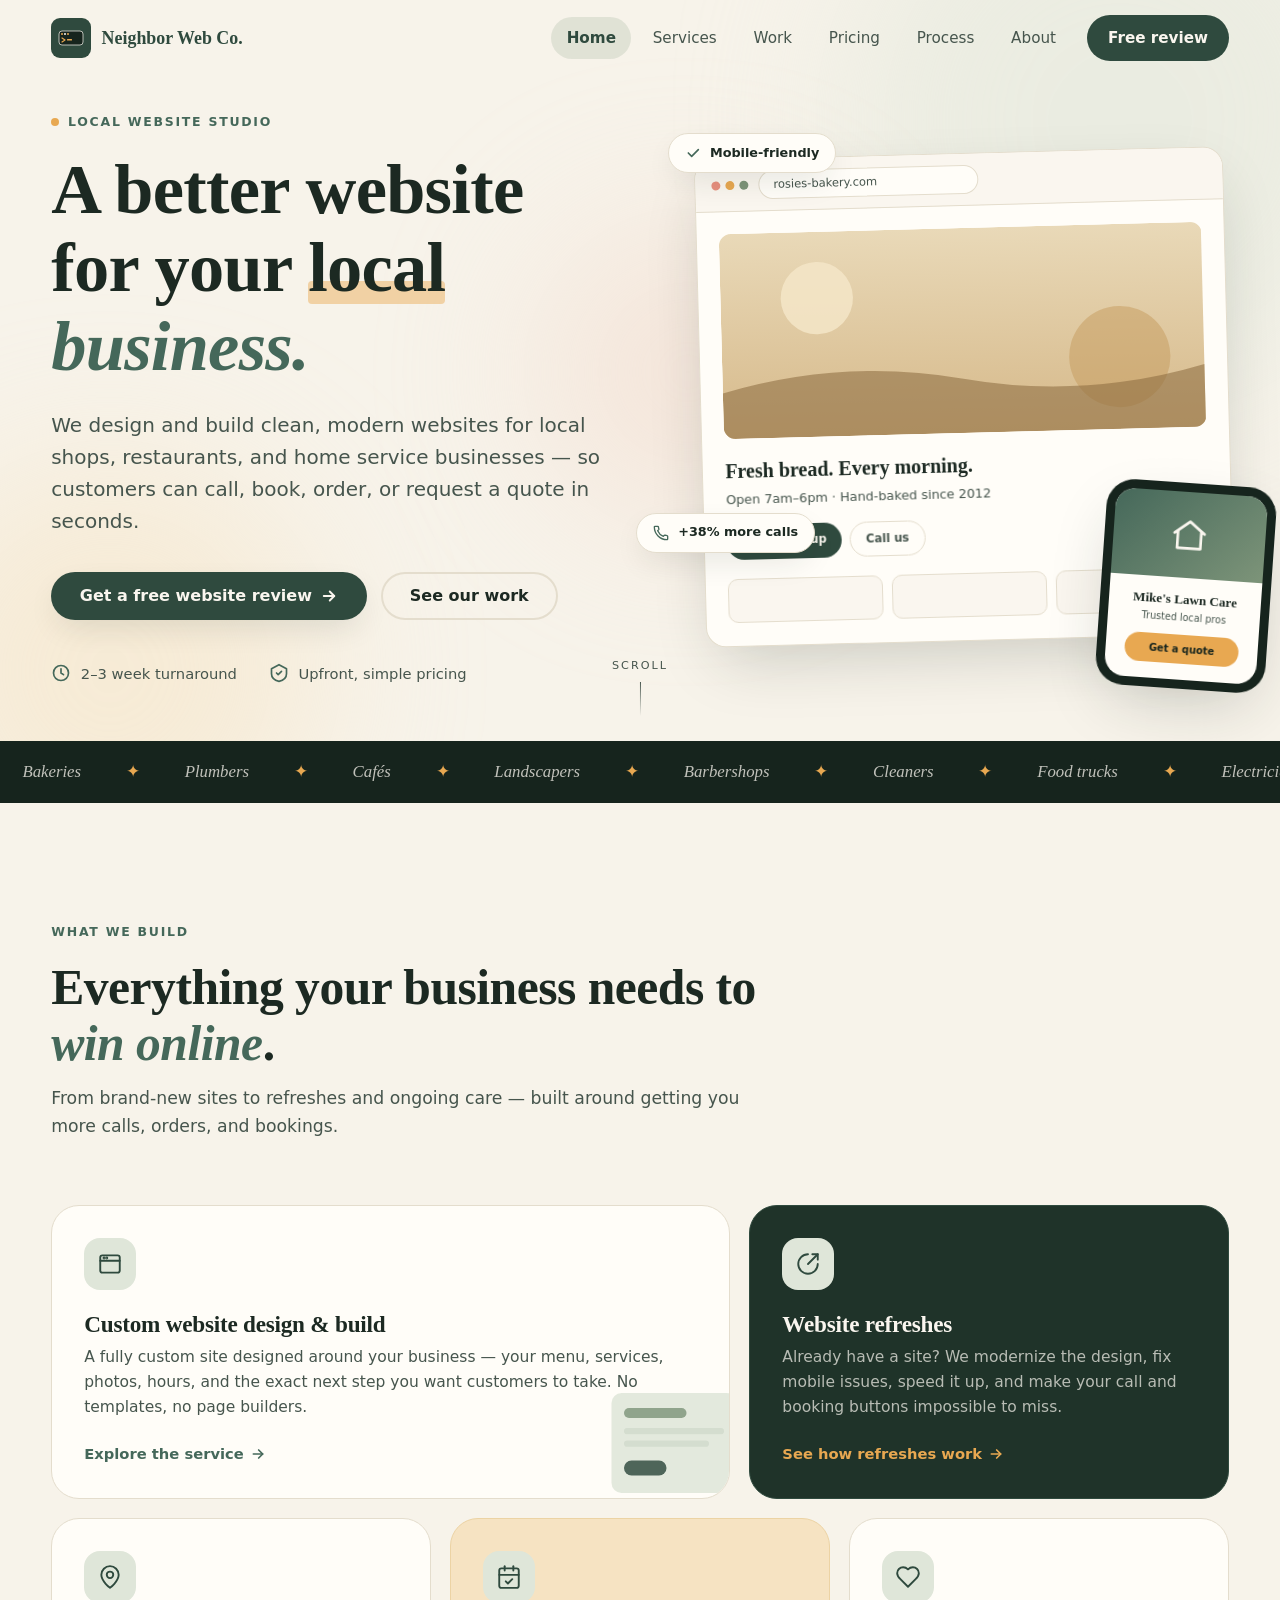
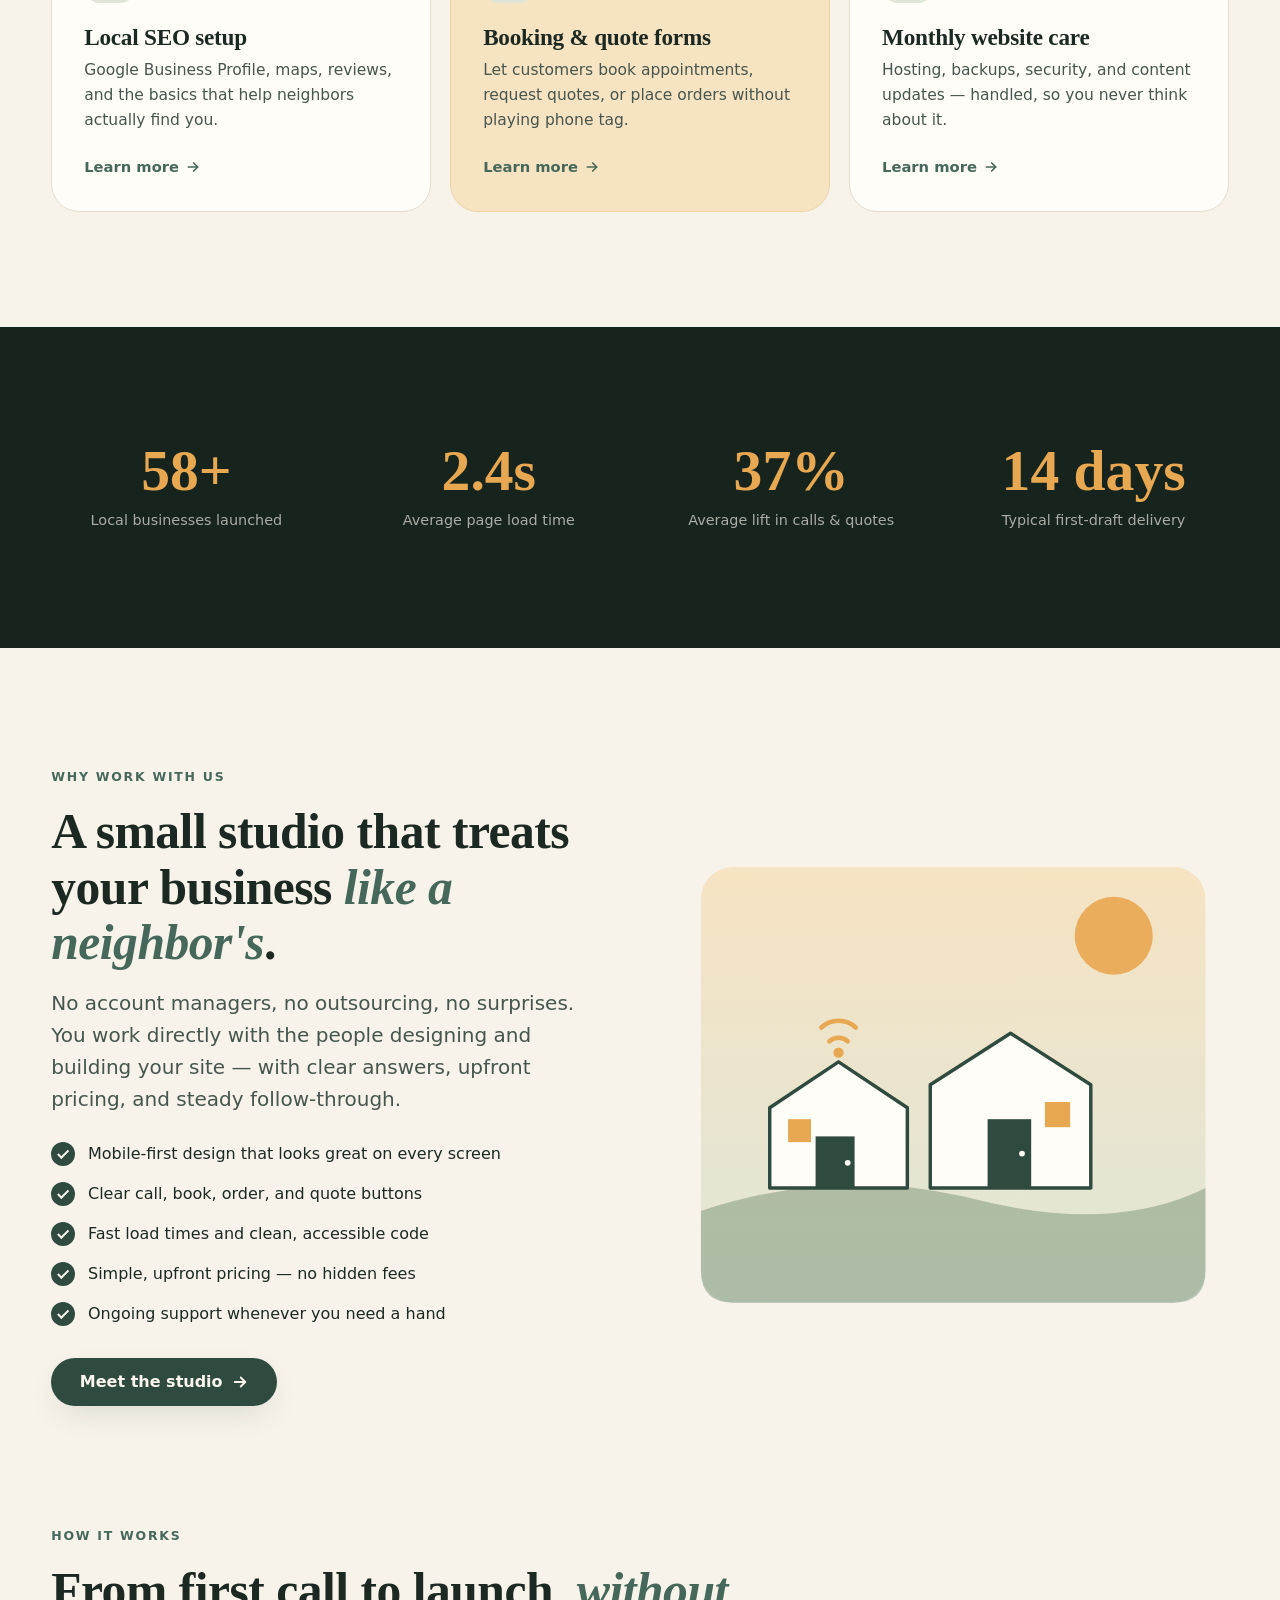
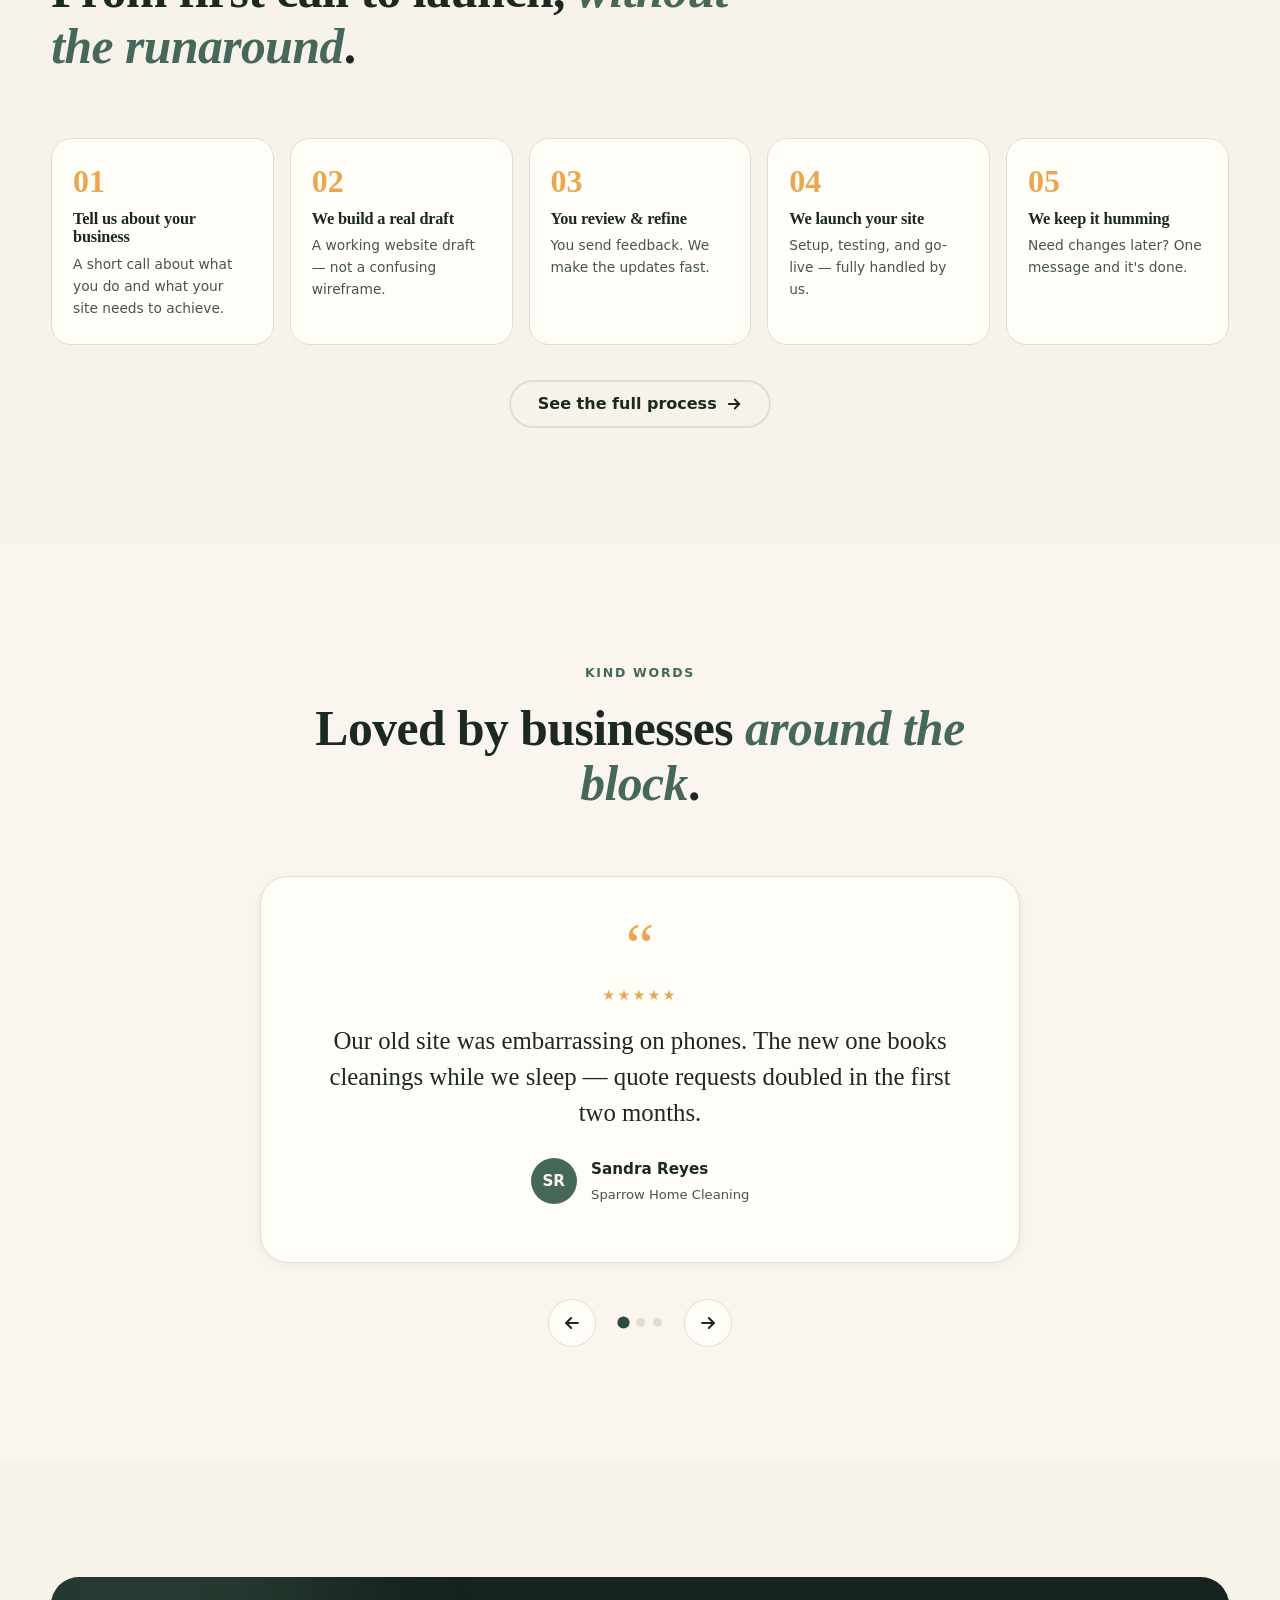
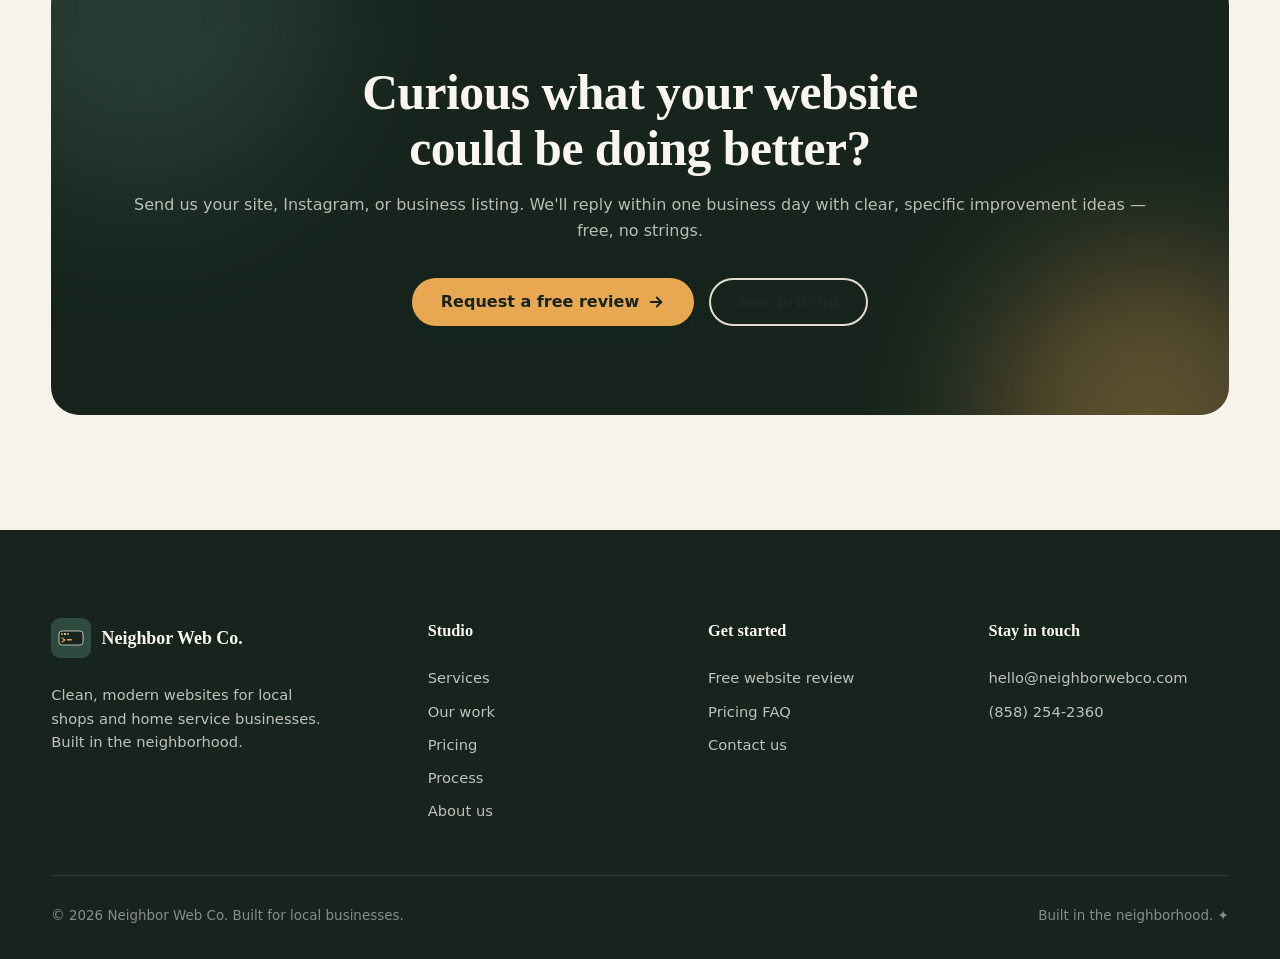
==== commit ce80b949: "Logo" ====
--- a/index.html
+++ b/index.html
@@ -43,7 +43,7 @@
   <header class="site-header" id="siteHeader">
     <div class="container nav-inner">
       <a href="index.html" class="brand" aria-label="Neighbor Web Co. home">
-        <span class="brand-mark" aria-hidden="true"><svg viewBox="0 0 40 40" xmlns="http://www.w3.org/2000/svg"><rect x="0.5" y="0.5" width="39" height="39" rx="11" fill="#faf6ef" stroke="#e4ddcd"/><path d="M6 19 L11.5 13 L17 19 Z" fill="#2f4a3e"/><rect x="7" y="19" width="9" height="9" fill="#2f4a3e"/><path d="M23 19 L28.5 13 L34 19 Z" fill="#2f4a3e"/><rect x="24" y="19" width="9" height="9" fill="#2f4a3e"/><path d="M13.5 15 L20 8.5 L26.5 15 Z" fill="#e8a851"/><rect x="15" y="15" width="10" height="13" fill="#e8a851"/></svg></span>
+        <span class="brand-mark" aria-hidden="true"><svg viewBox="0 0 40 40" xmlns="http://www.w3.org/2000/svg"><rect width="40" height="40" rx="9" fill="#2f4a3e"/><rect x="8" y="13" width="24" height="14" rx="3" fill="#16241d" stroke="#faf6ef" stroke-width="0.7"/><circle cx="11" cy="16" r="1" fill="#e8a851"/><circle cx="14" cy="16" r="1" fill="#faf6ef"/><circle cx="17" cy="16" r="1" fill="#e8a851"/><path d="M11 20 L14 22 L11 24" fill="none" stroke="#e8a851" stroke-width="1.2" stroke-linecap="round" stroke-linejoin="round"/><rect x="16" y="21" width="5" height="1.5" rx="0.5" fill="#e8a851"/></svg></span>
         <span class="brand-name">Neighbor Web Co.</span>
       </a>
       <nav class="primary-nav" aria-label="Primary">
@@ -445,7 +445,7 @@
     <div class="container footer-grid">
       <div class="footer-brand">
         <a href="index.html" class="brand" aria-label="Neighbor Web Co. home">
-          <span class="brand-mark" aria-hidden="true"><svg viewBox="0 0 40 40" xmlns="http://www.w3.org/2000/svg"><rect x="0.5" y="0.5" width="39" height="39" rx="11" fill="#faf6ef" stroke="#e4ddcd"/><path d="M6 19 L11.5 13 L17 19 Z" fill="#2f4a3e"/><rect x="7" y="19" width="9" height="9" fill="#2f4a3e"/><path d="M23 19 L28.5 13 L34 19 Z" fill="#2f4a3e"/><rect x="24" y="19" width="9" height="9" fill="#2f4a3e"/><path d="M13.5 15 L20 8.5 L26.5 15 Z" fill="#e8a851"/><rect x="15" y="15" width="10" height="13" fill="#e8a851"/></svg></span>
+          <span class="brand-mark" aria-hidden="true"><svg viewBox="0 0 40 40" xmlns="http://www.w3.org/2000/svg"><rect width="40" height="40" rx="9" fill="#2f4a3e"/><rect x="8" y="13" width="24" height="14" rx="3" fill="#16241d" stroke="#faf6ef" stroke-width="0.7"/><circle cx="11" cy="16" r="1" fill="#e8a851"/><circle cx="14" cy="16" r="1" fill="#faf6ef"/><circle cx="17" cy="16" r="1" fill="#e8a851"/><path d="M11 20 L14 22 L11 24" fill="none" stroke="#e8a851" stroke-width="1.2" stroke-linecap="round" stroke-linejoin="round"/><rect x="16" y="21" width="5" height="1.5" rx="0.5" fill="#e8a851"/></svg></span>
           <span class="brand-name">Neighbor Web Co.</span>
         </a>
         <p class="footer-desc">Clean, modern websites for local shops and home service businesses. Built in the neighborhood.</p>
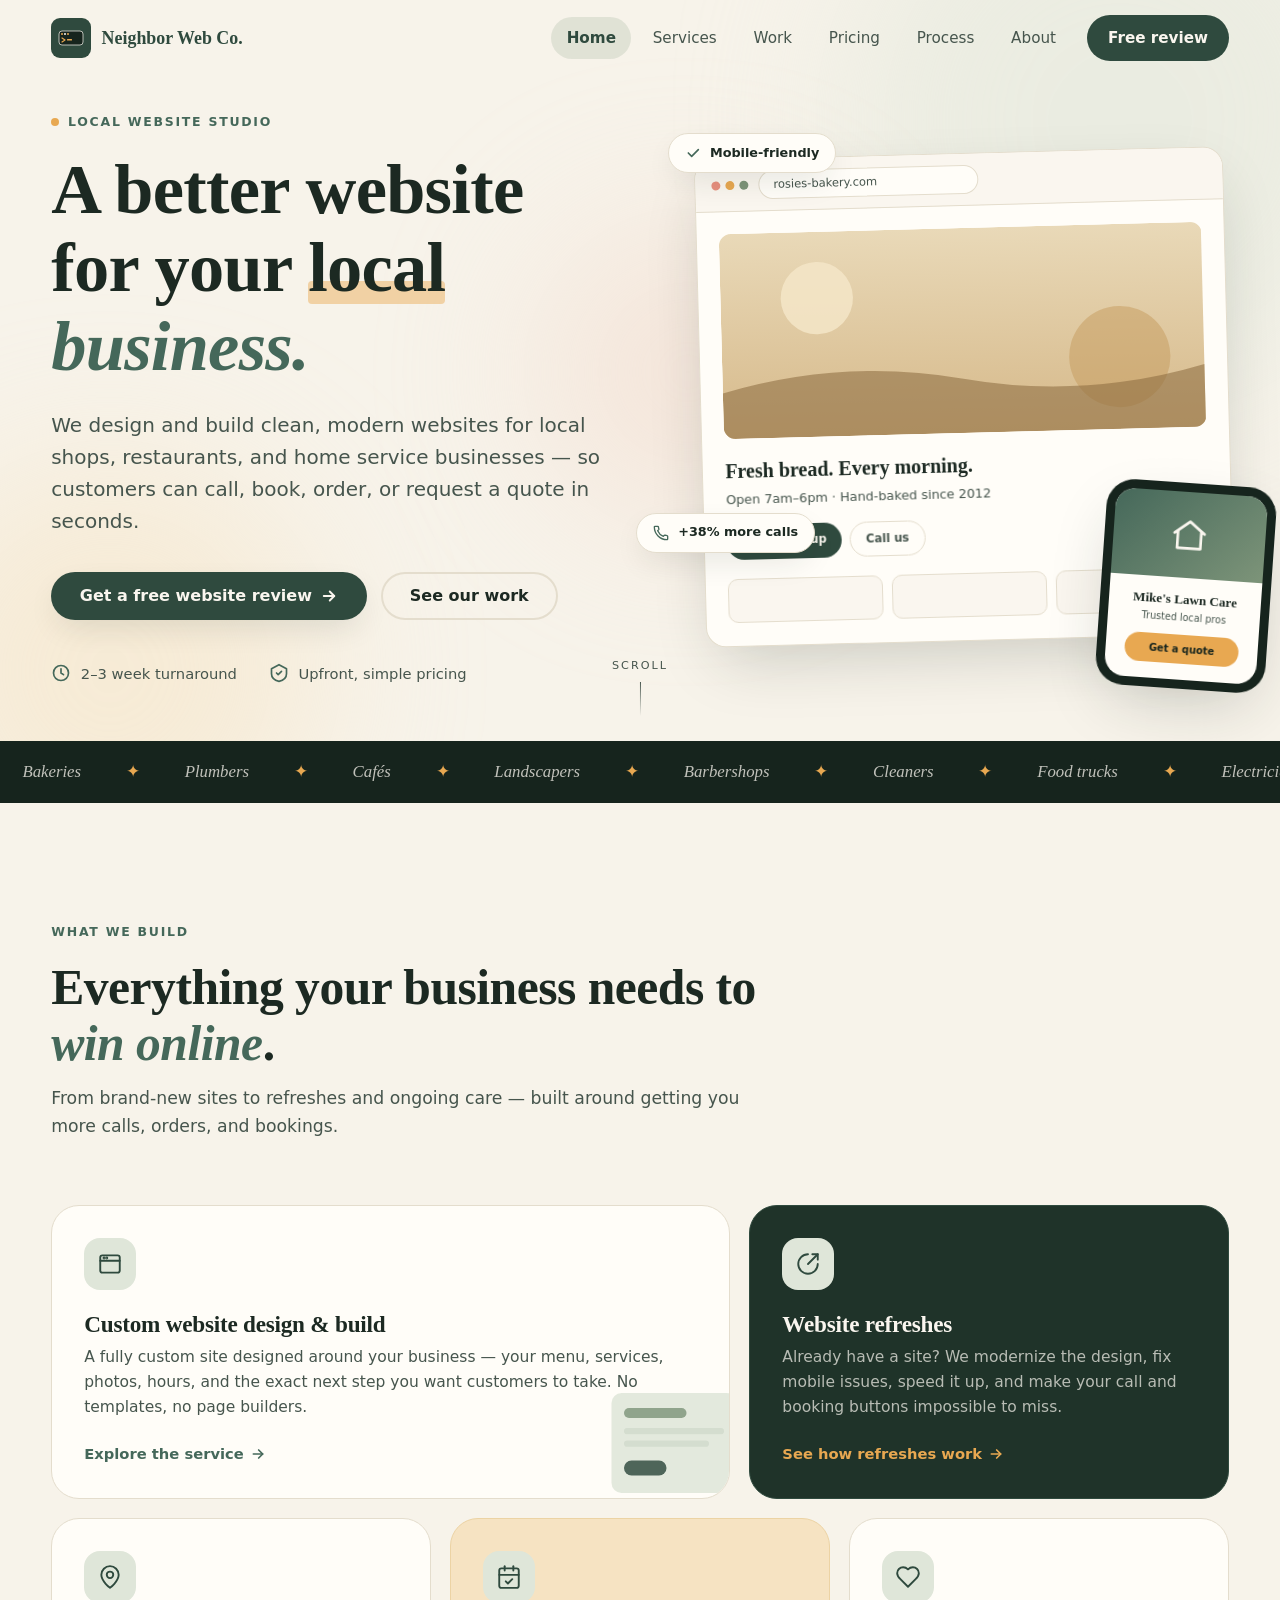
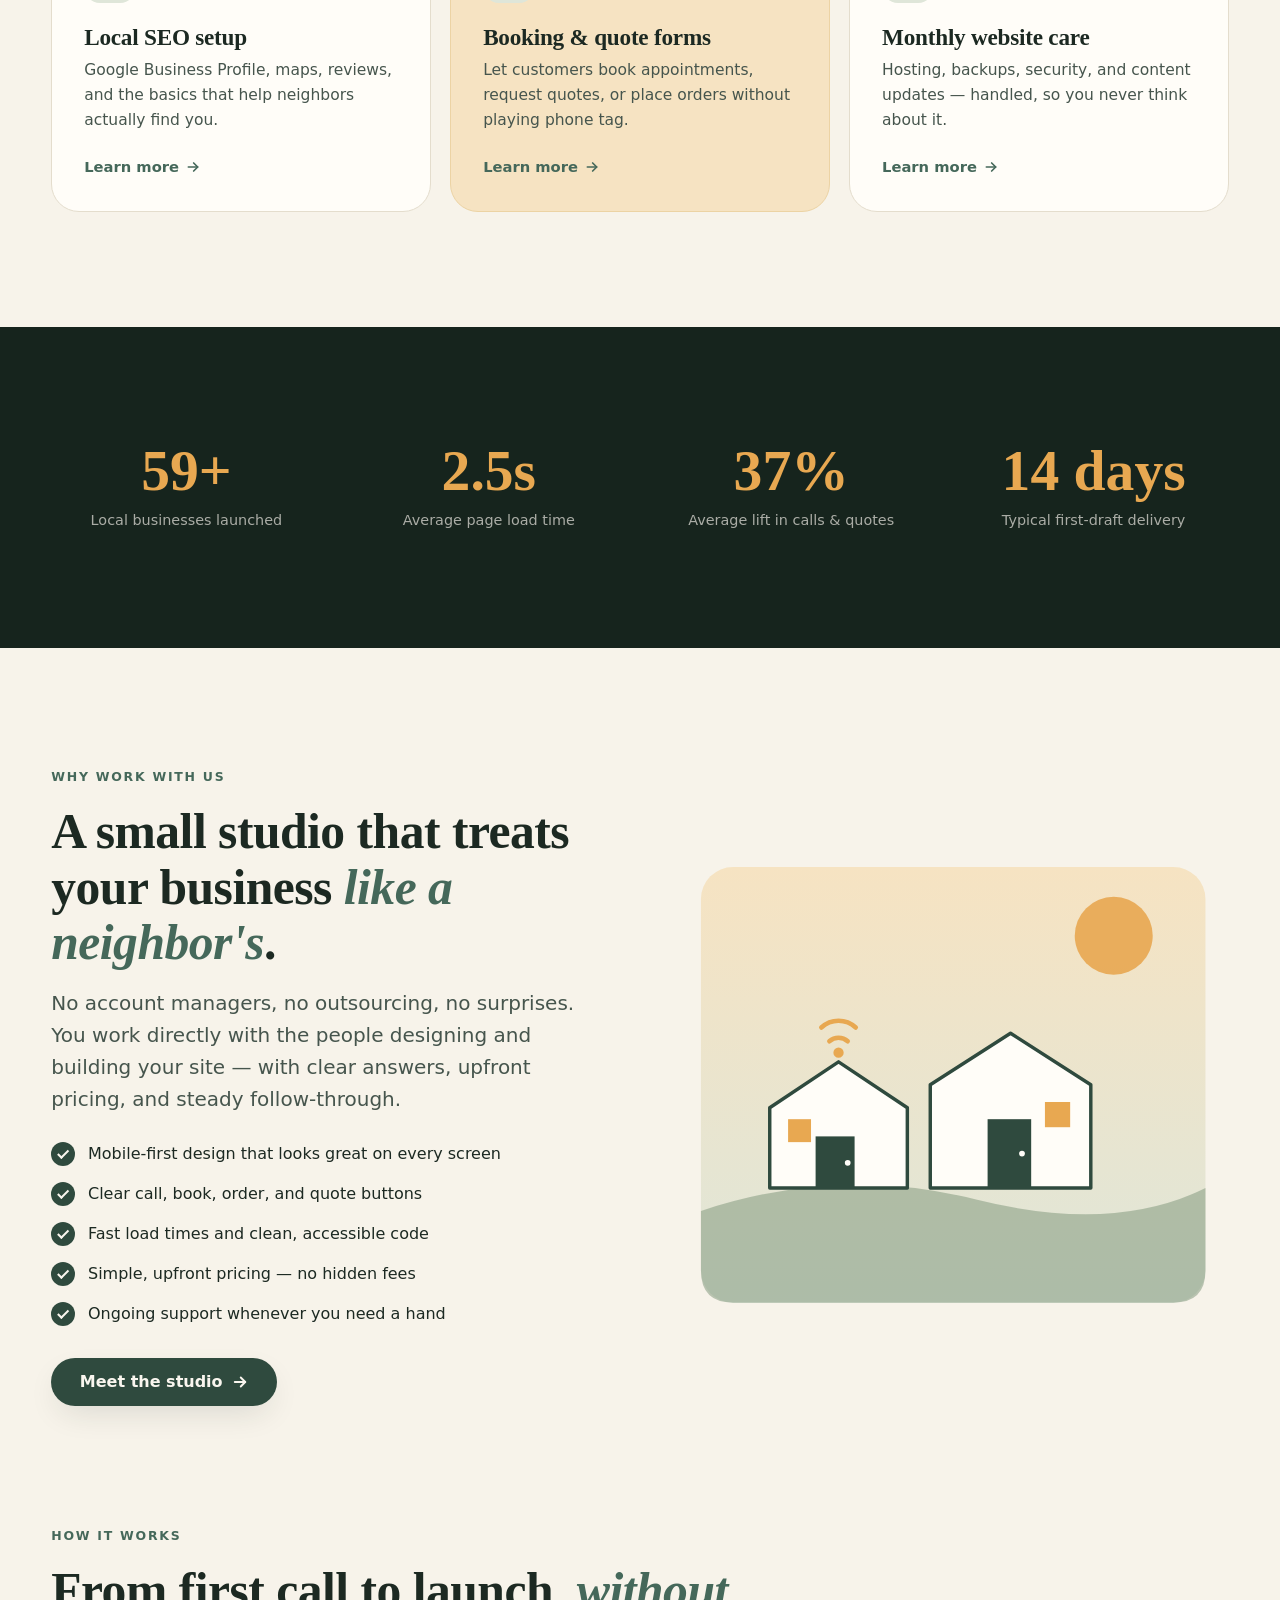
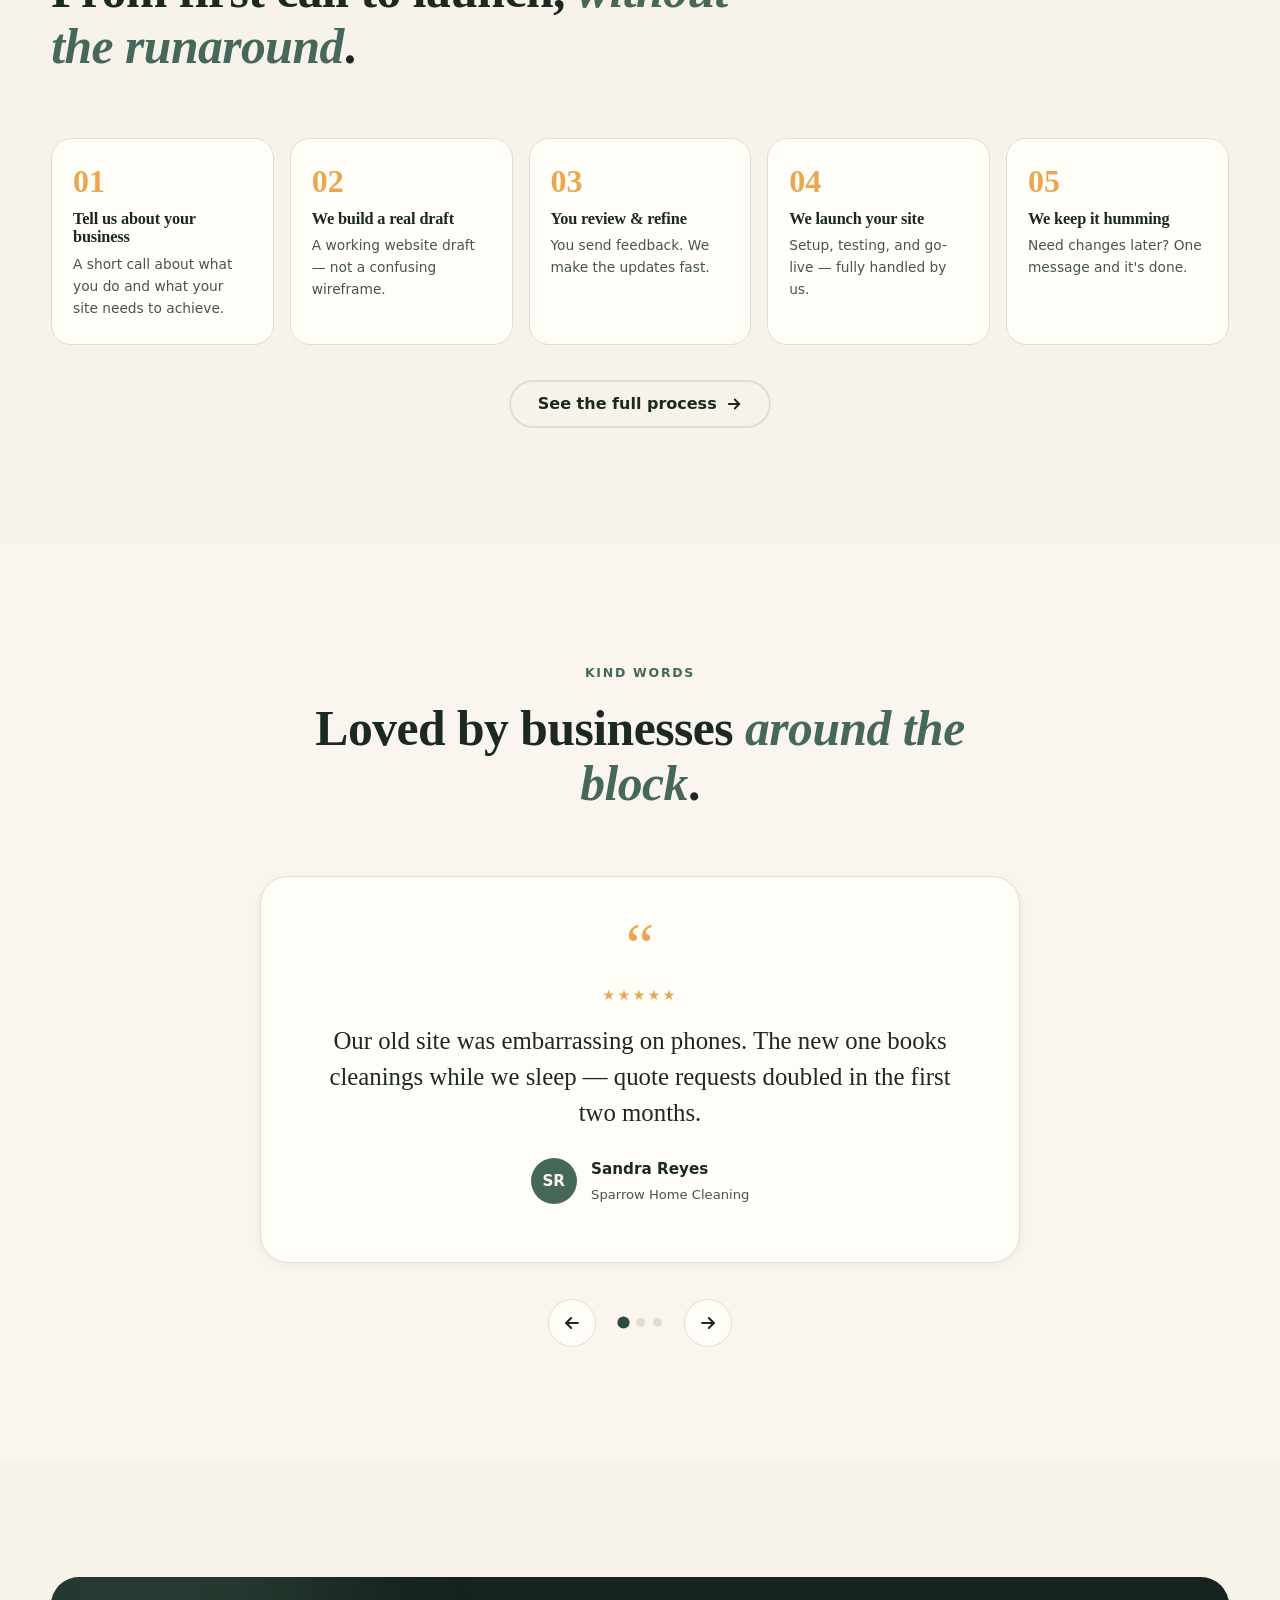
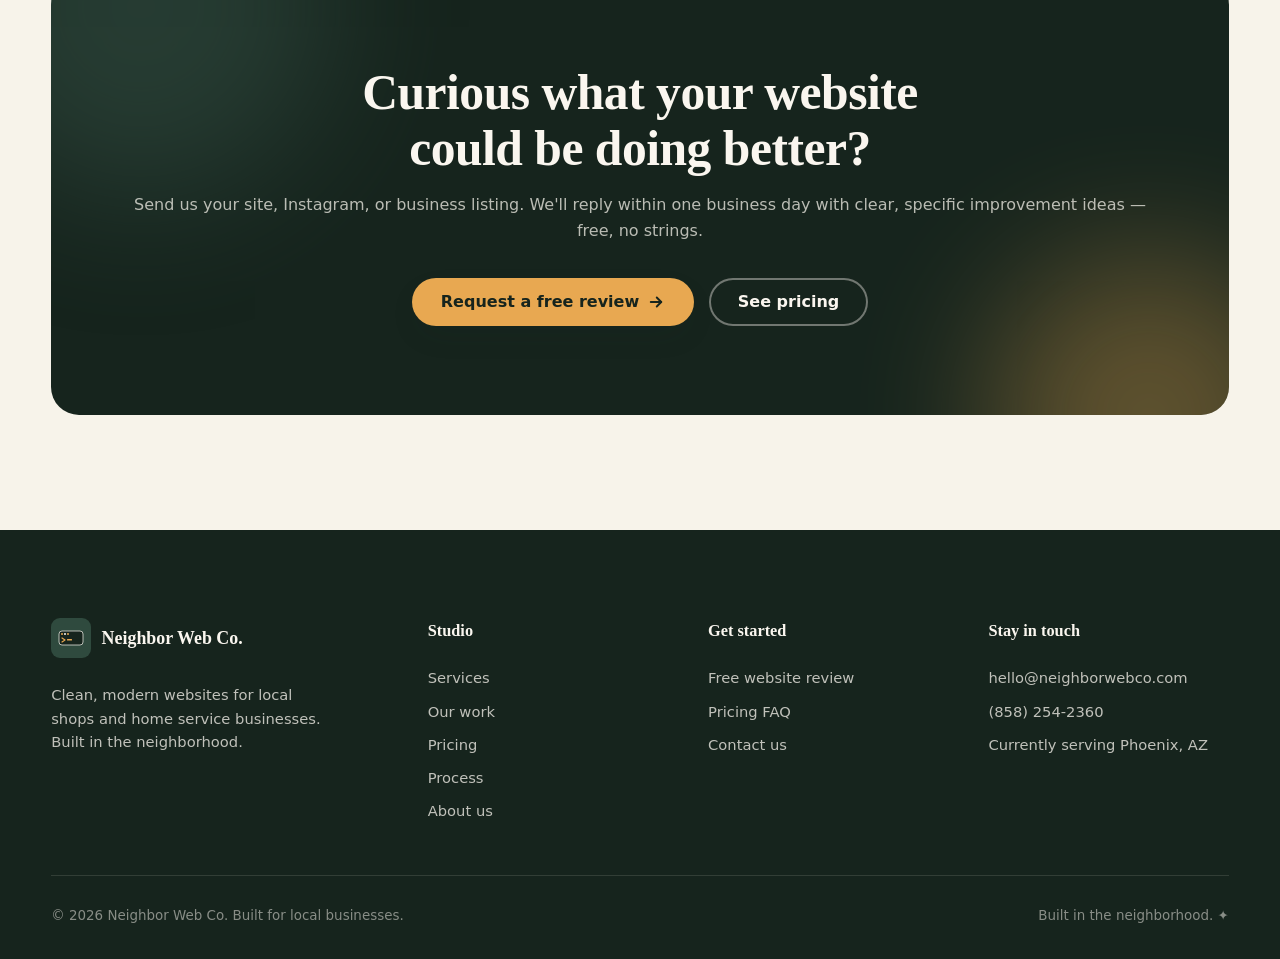
==== commit 937d1770: "phoenix addition" ====
--- a/index.html
+++ b/index.html
@@ -468,7 +468,7 @@
         <h4>Stay in touch</h4>
         <a href="mailto:hello@neighborwebco.com">hello@neighborwebco.com</a>
         <a href="tel:+18582542360">(858) 254-2360</a>
-        
+        <a href="phoenix-web-design.html">Currently serving Phoenix, AZ</a>
       </div>
     </div>
     <div class="container footer-bottom">
--- a/css/styles.css
+++ b/css/styles.css
@@ -378,6 +378,7 @@
   content: ""; width: 11px; height: 6px; border-left: 2.5px solid var(--cream); border-bottom: 2.5px solid var(--cream);
   transform: rotate(-45deg) translate(0.5px, -1px);
 }
+.section-dark .checklist li { color: rgba(250, 246, 239, 0.88); }
 .section-dark .checklist .check { background: var(--amber); }
 .section-dark .checklist .check::after { border-color: var(--green-950); }
 
@@ -653,6 +654,8 @@
 .cta-band h2 { color: var(--cream); position: relative; z-index: 1; max-width: 640px; margin-inline: auto; }
 .cta-band p { color: rgba(250,246,239,0.72); margin-top: 1rem; position: relative; z-index: 1; }
 .cta-band .cta-row { display: flex; flex-wrap: wrap; gap: 0.9rem; justify-content: center; margin-top: 2.2rem; position: relative; z-index: 1; }
+.cta-band .btn-secondary { color: var(--cream); box-shadow: inset 0 0 0 2px rgba(250,246,239,0.4); }
+.cta-band .btn-secondary:hover { box-shadow: inset 0 0 0 2px var(--amber); }
 
 /* ---------- Footer ---------- */
 .site-footer { background: var(--green-950); color: rgba(250,246,239,0.75); padding: clamp(3.5rem, 7vw, 5.5rem) 0 2rem; margin-top: 0; }
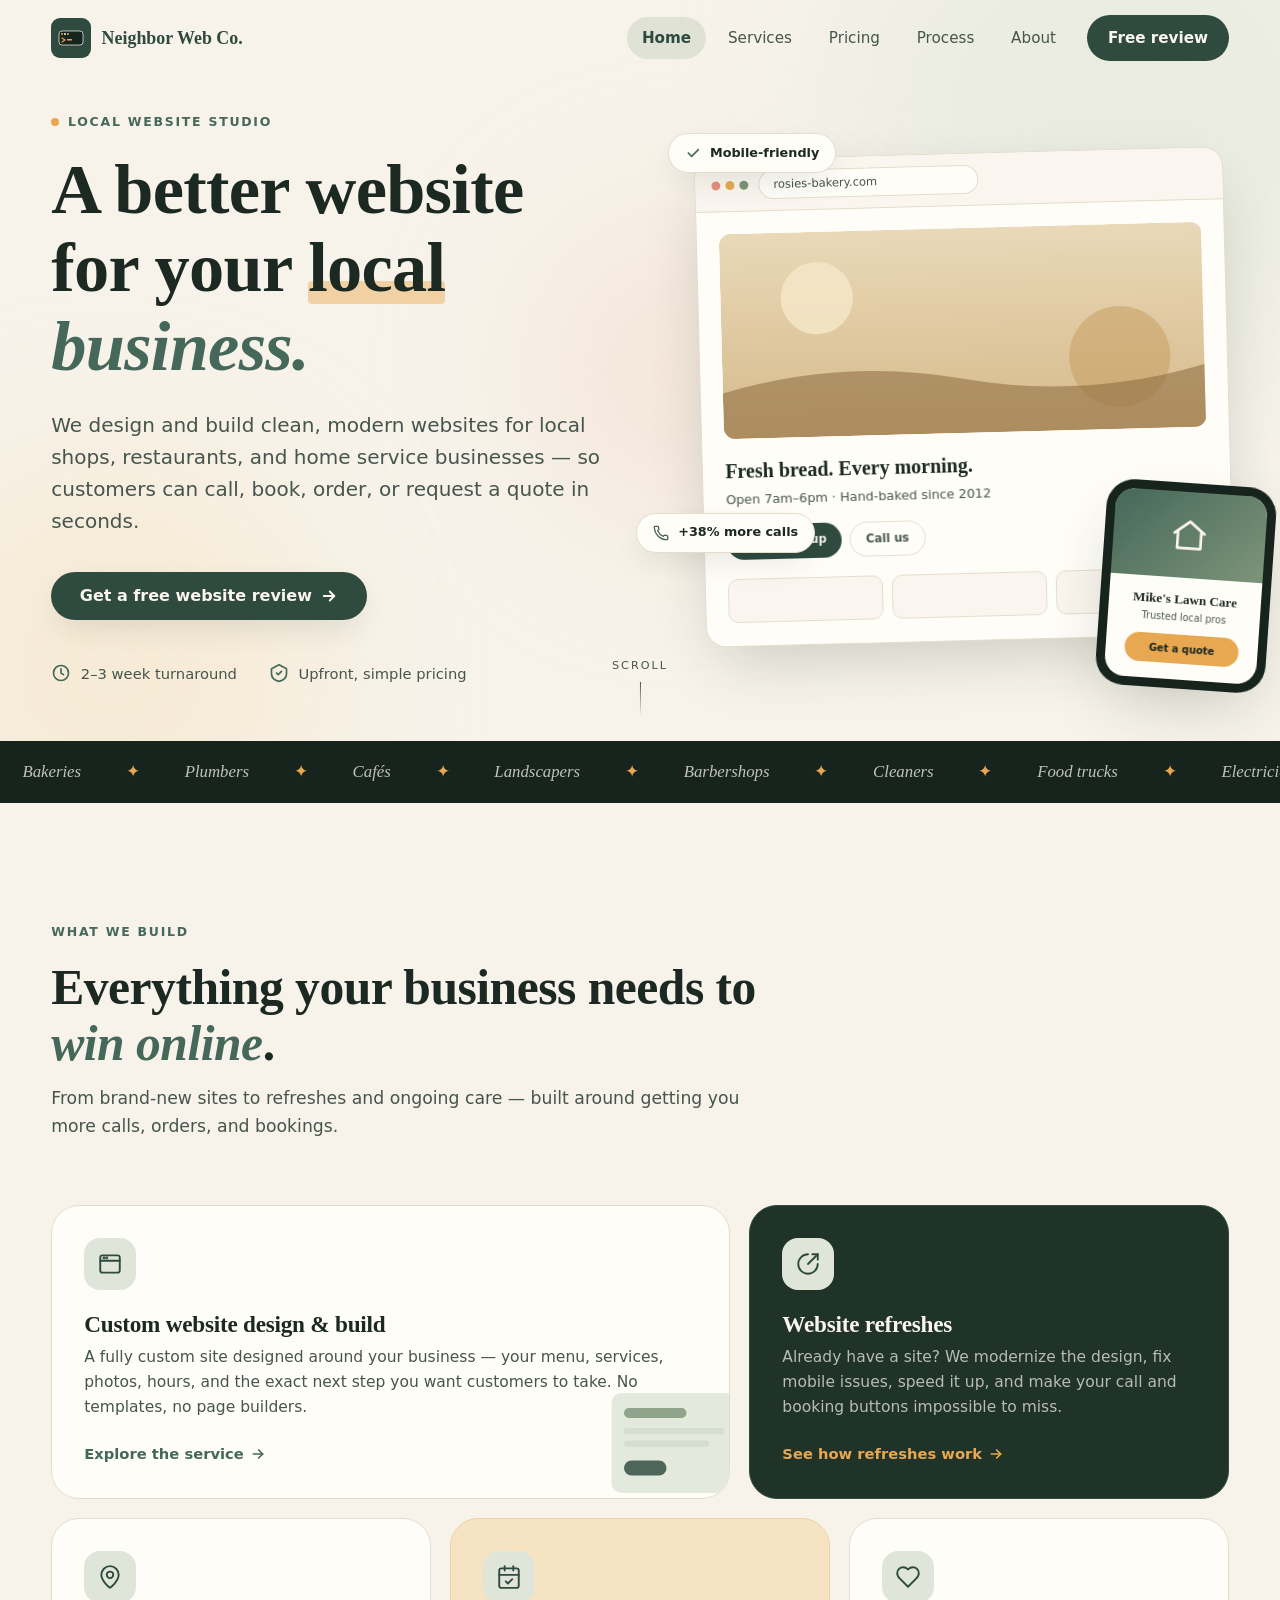
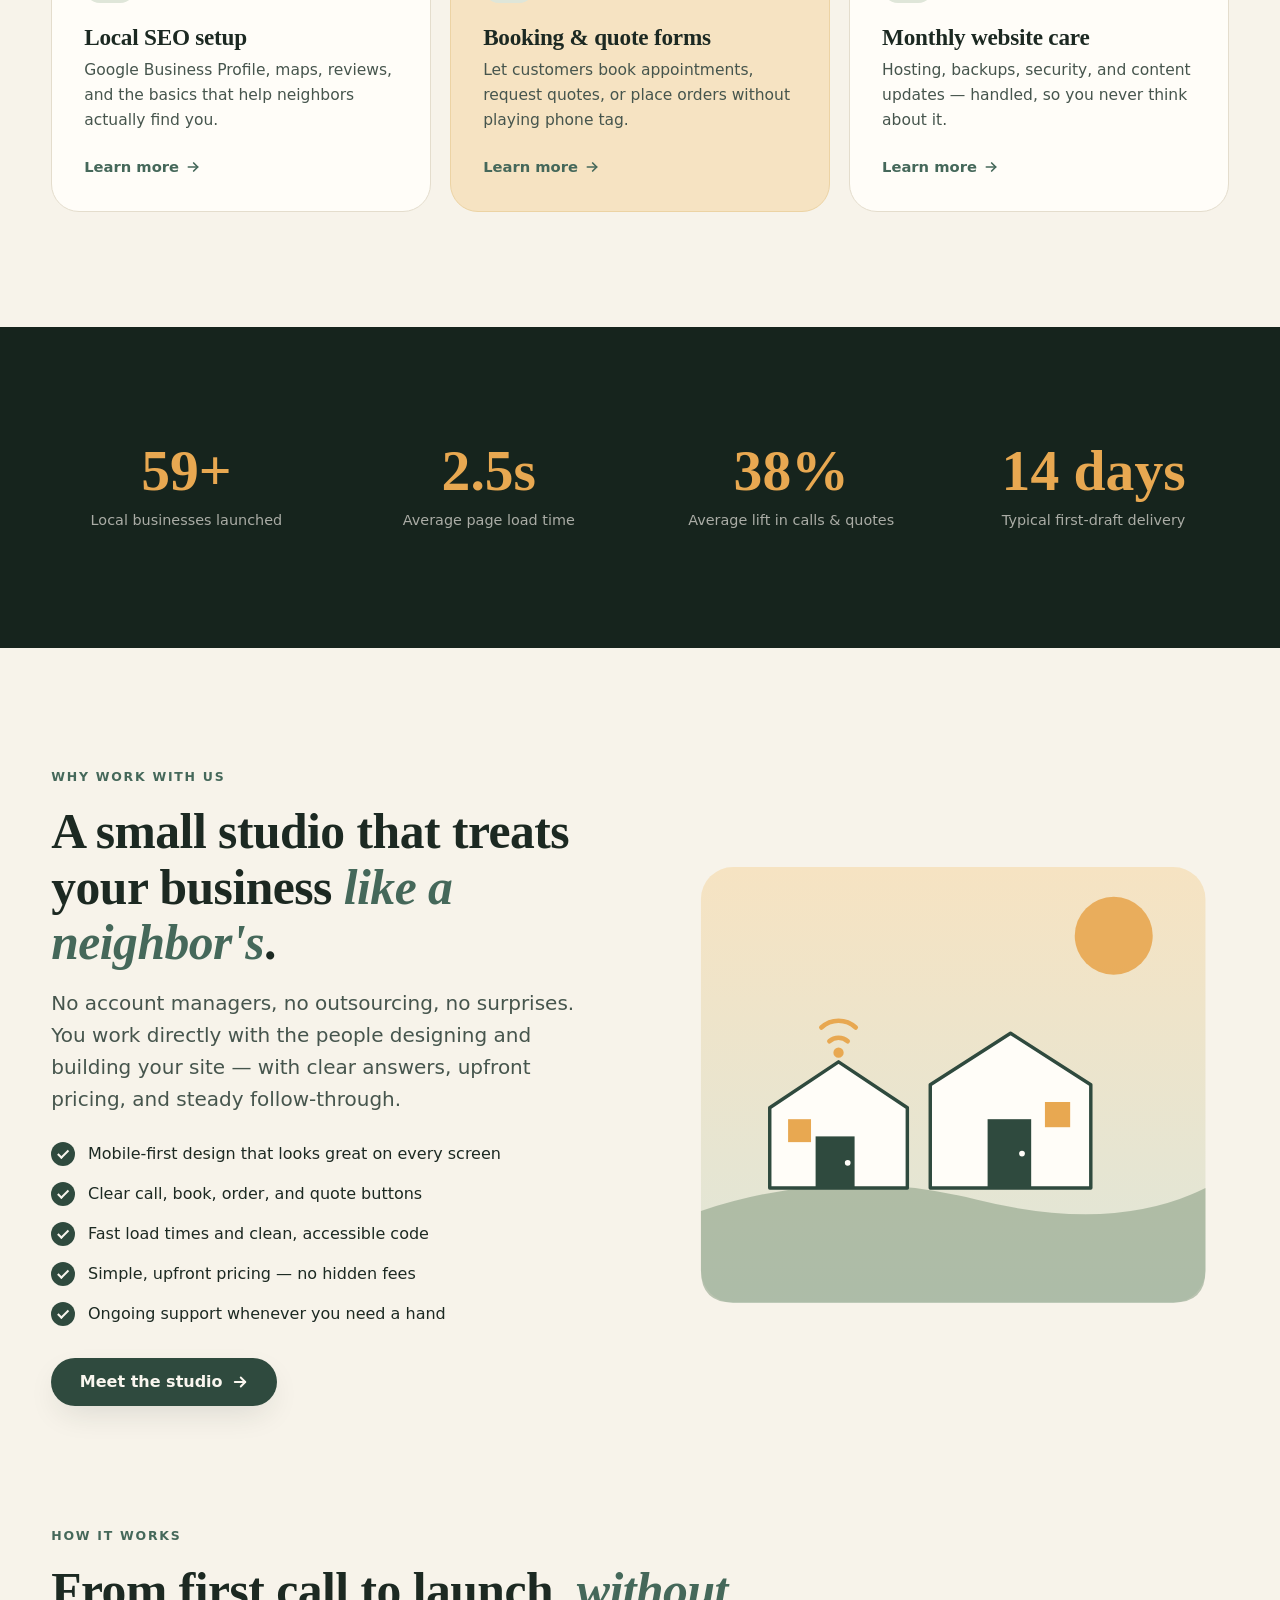
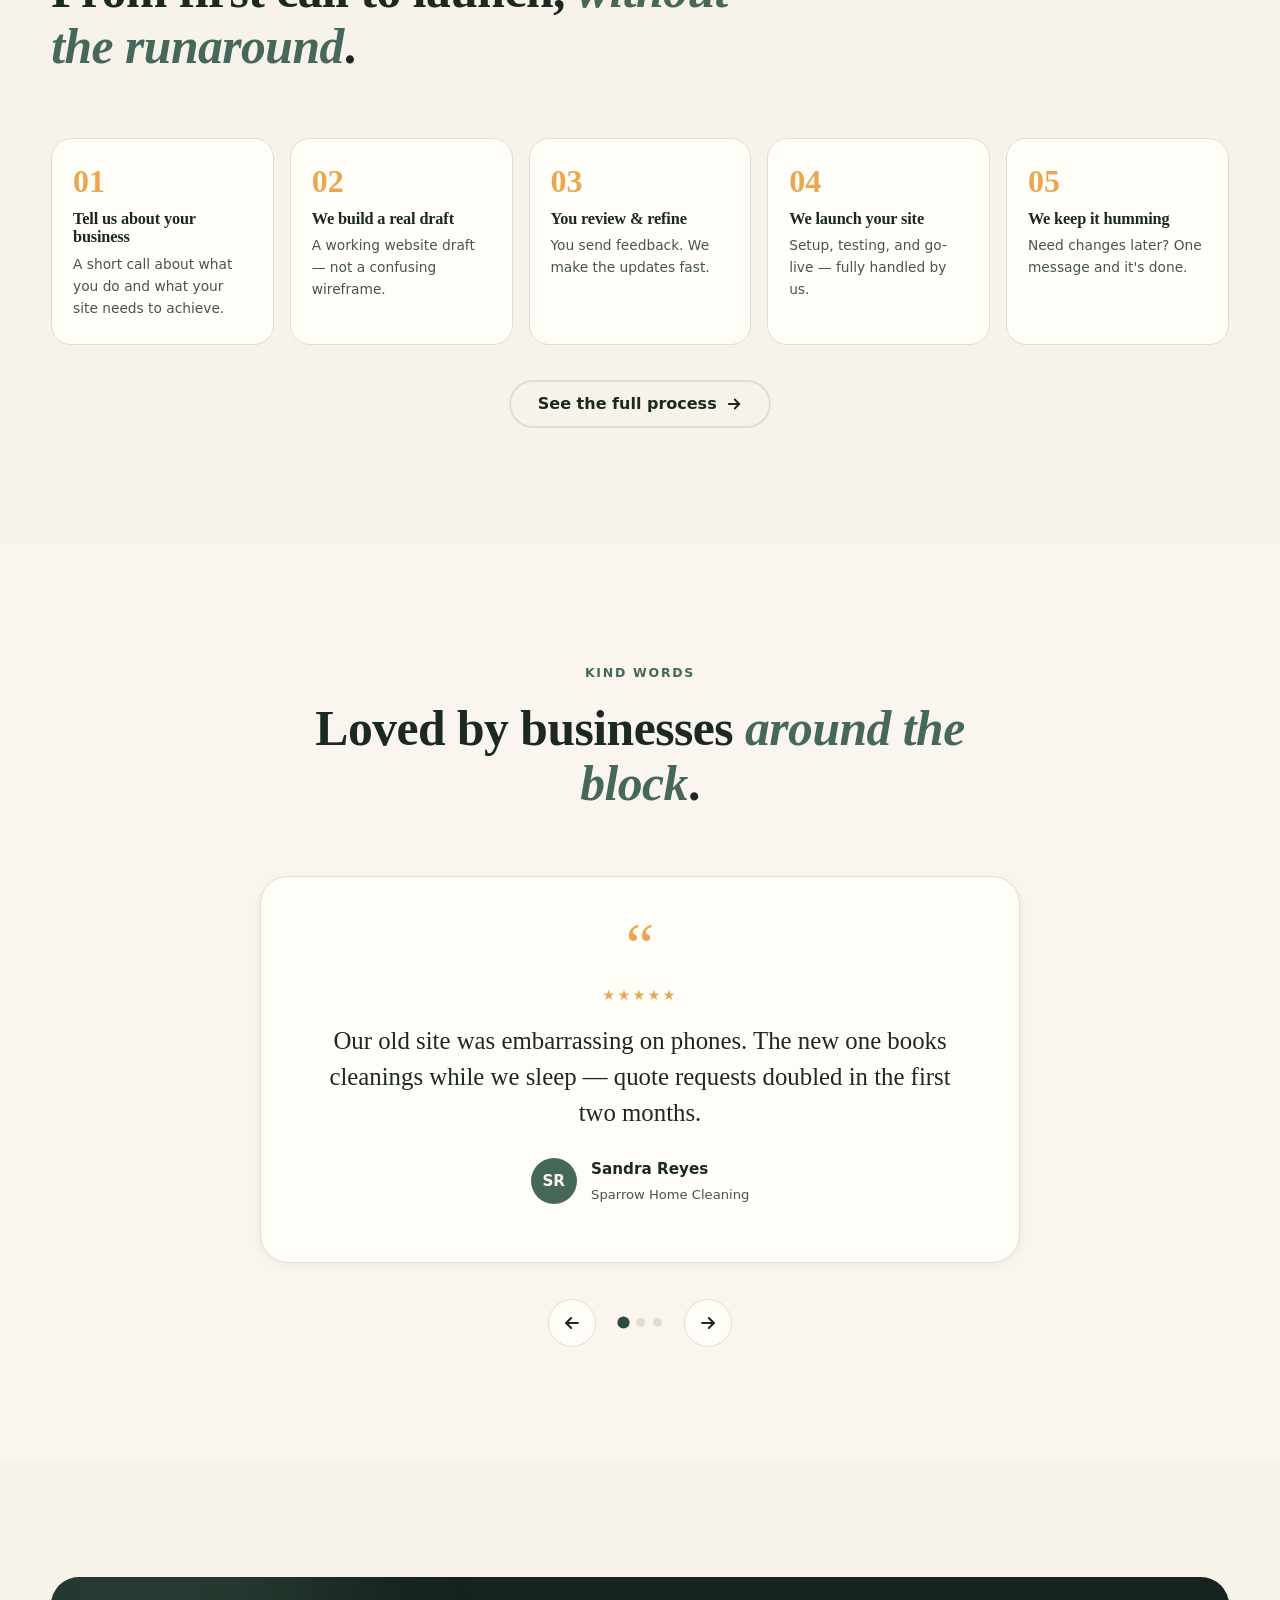
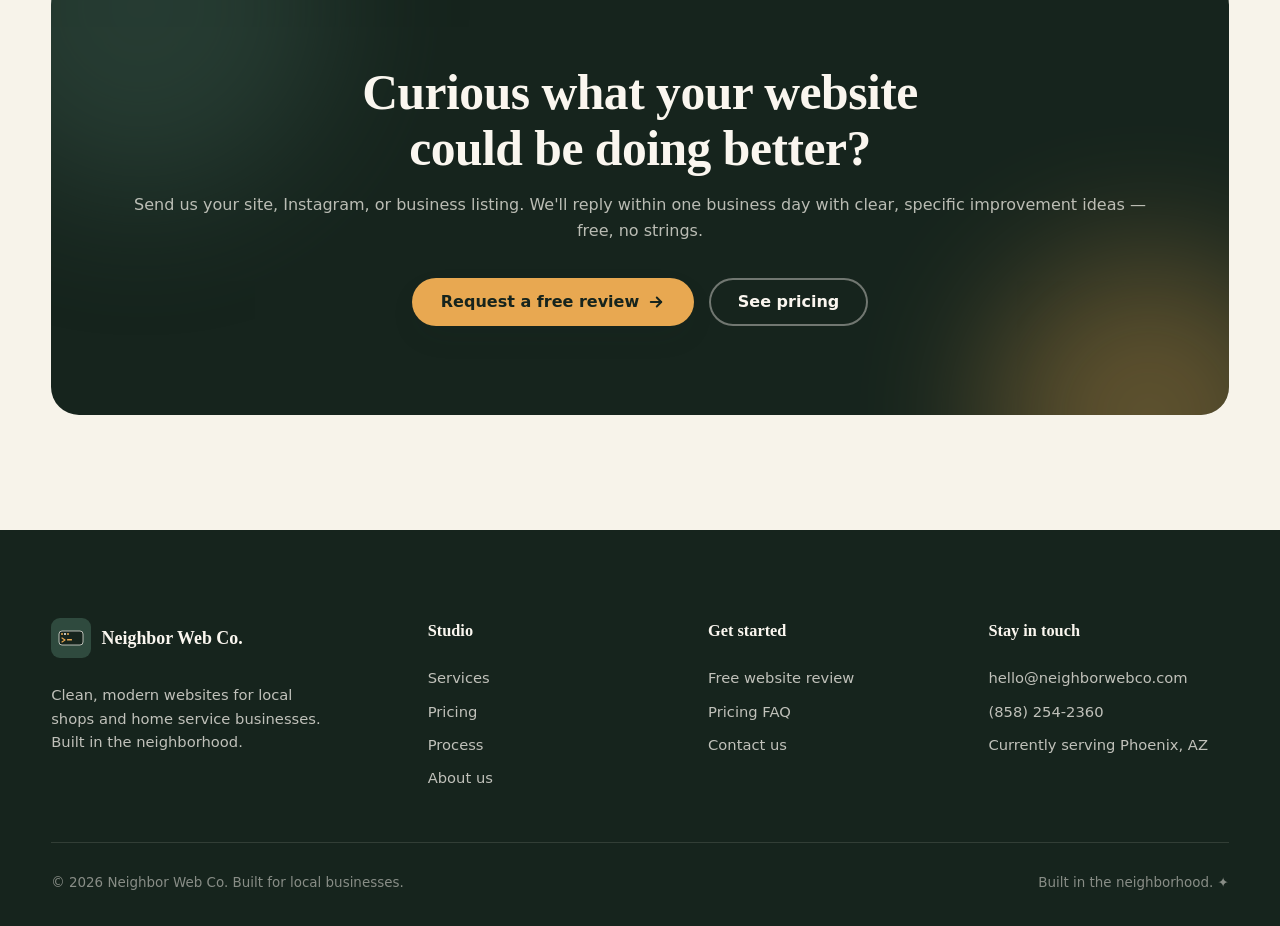
==== commit d66548d8: "WOrk tab remove" ====
--- a/index.html
+++ b/index.html
@@ -49,7 +49,6 @@
       <nav class="primary-nav" aria-label="Primary">
         <a href="index.html" aria-current="page">Home</a>
         <a href="services.html">Services</a>
-        <a href="work.html">Work</a>
         <a href="pricing.html">Pricing</a>
         <a href="process.html">Process</a>
         <a href="about.html">About</a>
@@ -63,7 +62,6 @@
   <div class="mobile-menu" id="mobileMenu">
     <a href="index.html" aria-current="page">Home</a>
     <a href="services.html">Services</a>
-    <a href="work.html">Work</a>
     <a href="pricing.html">Pricing</a>
     <a href="process.html">Process</a>
     <a href="about.html">About</a>
@@ -92,7 +90,6 @@
             <a href="contact.html" class="btn btn-primary">Get a free website review
               <svg viewBox="0 0 24 24" fill="none" stroke="currentColor" stroke-width="2.5" stroke-linecap="round" stroke-linejoin="round"><path d="M5 12h14"/><path d="m13 6 6 6-6 6"/></svg>
             </a>
-            <a href="work.html" class="btn btn-secondary">See our work</a>
           </div>
           <div class="hero-meta">
             <div class="meta-item">
@@ -453,7 +450,6 @@
       <div class="footer-col">
         <h4>Studio</h4>
         <a href="services.html">Services</a>
-        <a href="work.html">Our work</a>
         <a href="pricing.html">Pricing</a>
         <a href="process.html">Process</a>
         <a href="about.html">About us</a>
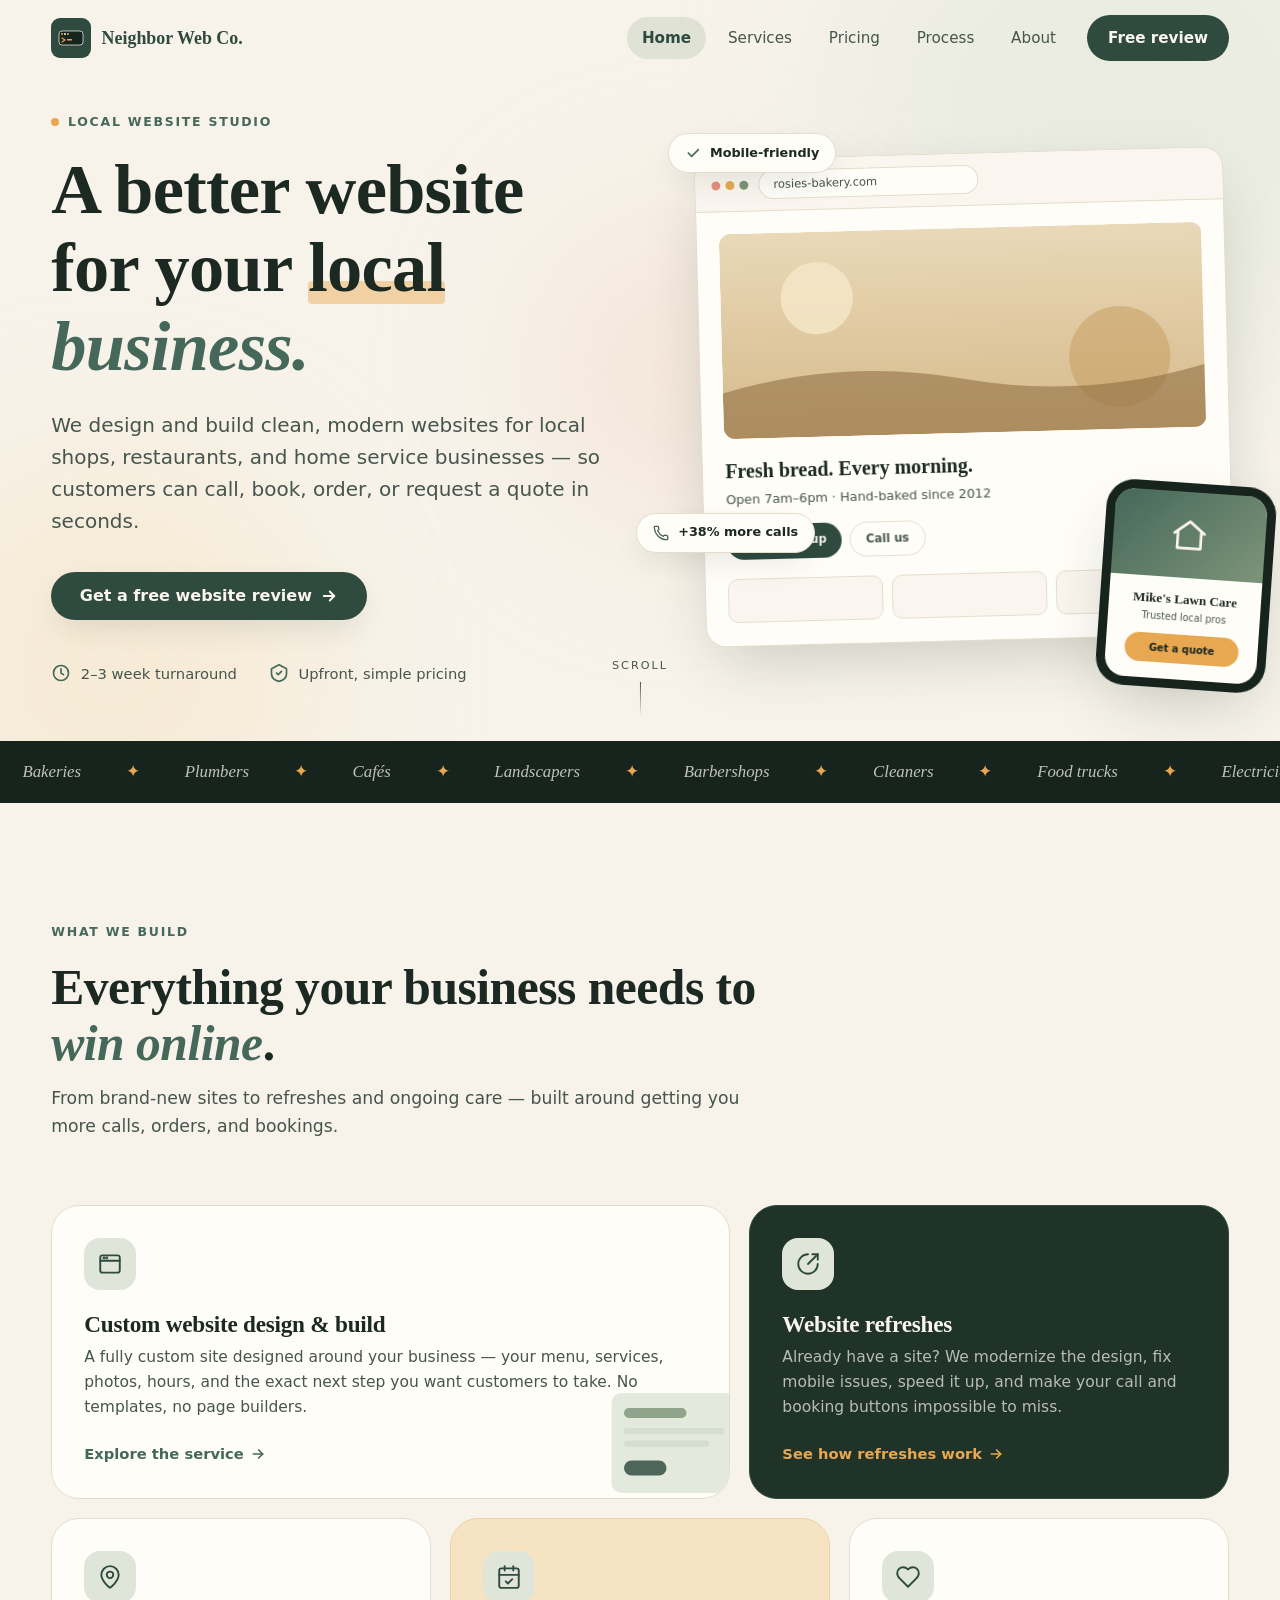
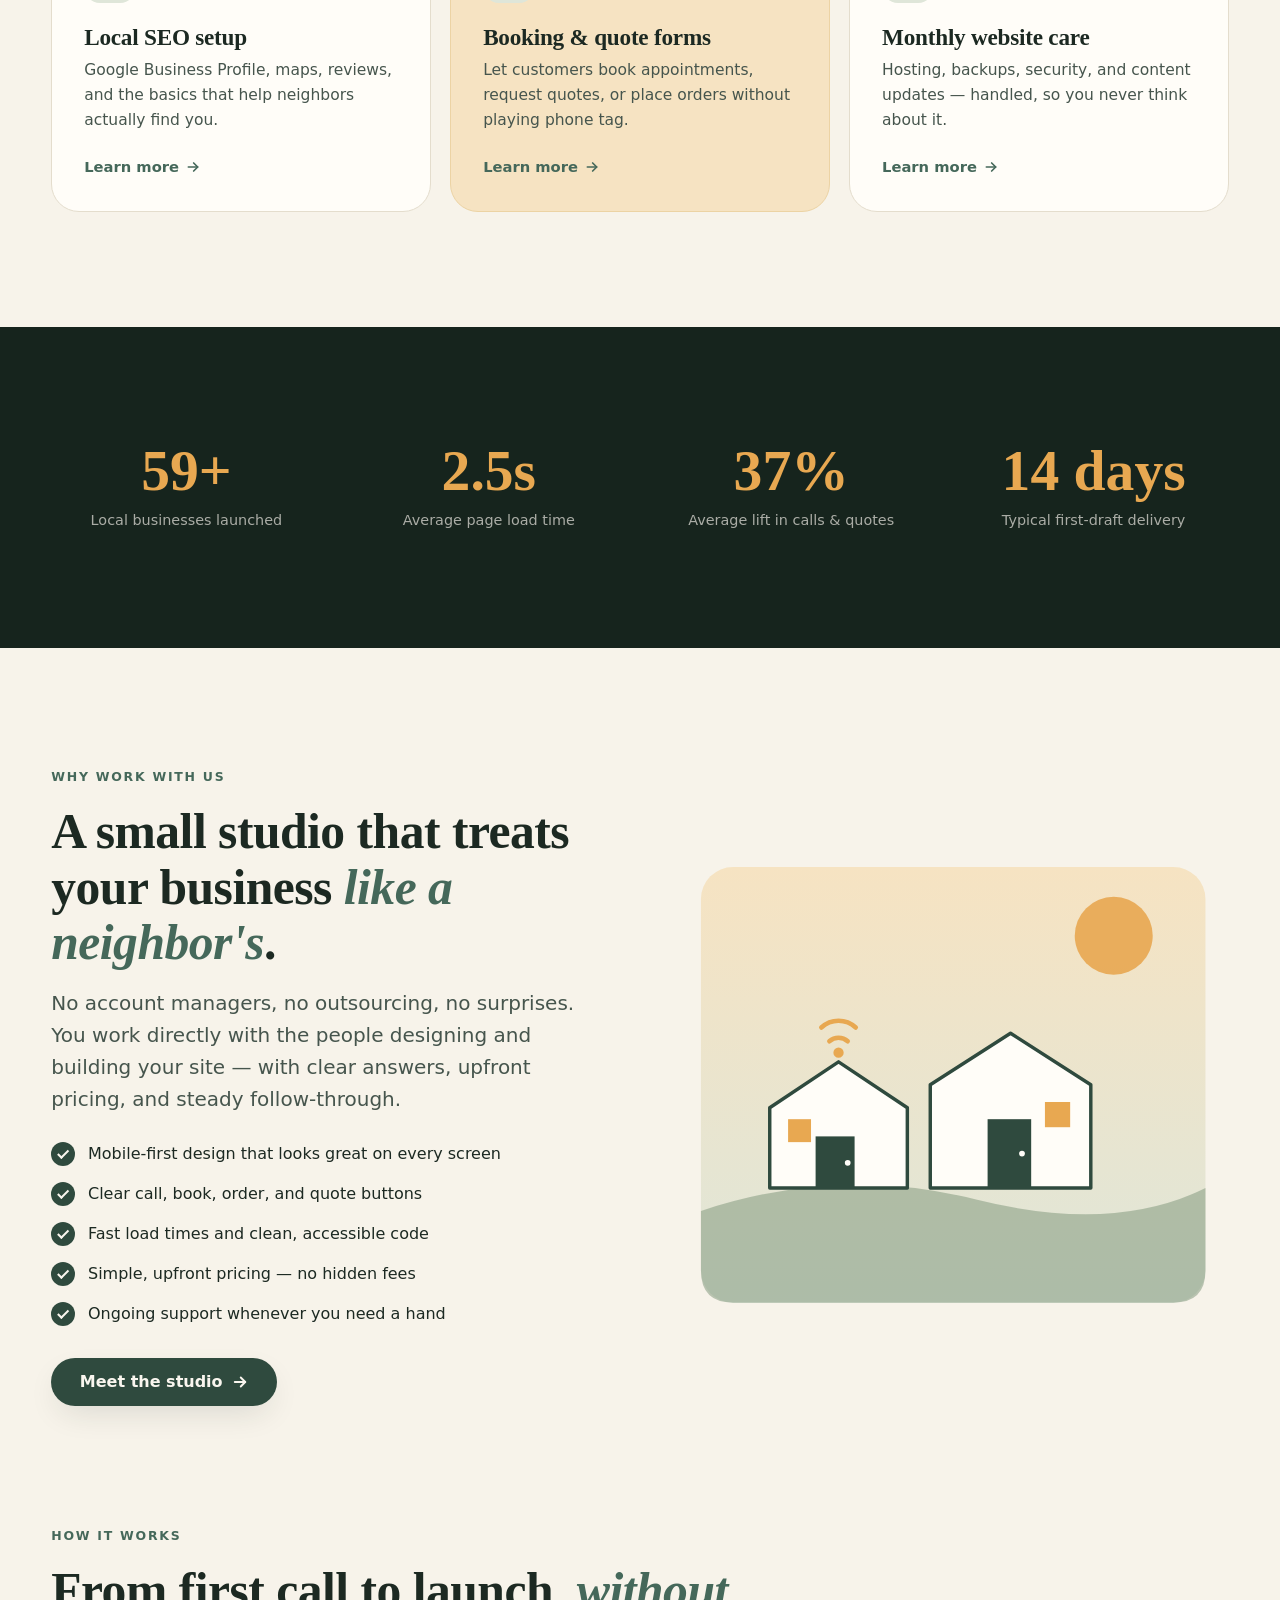
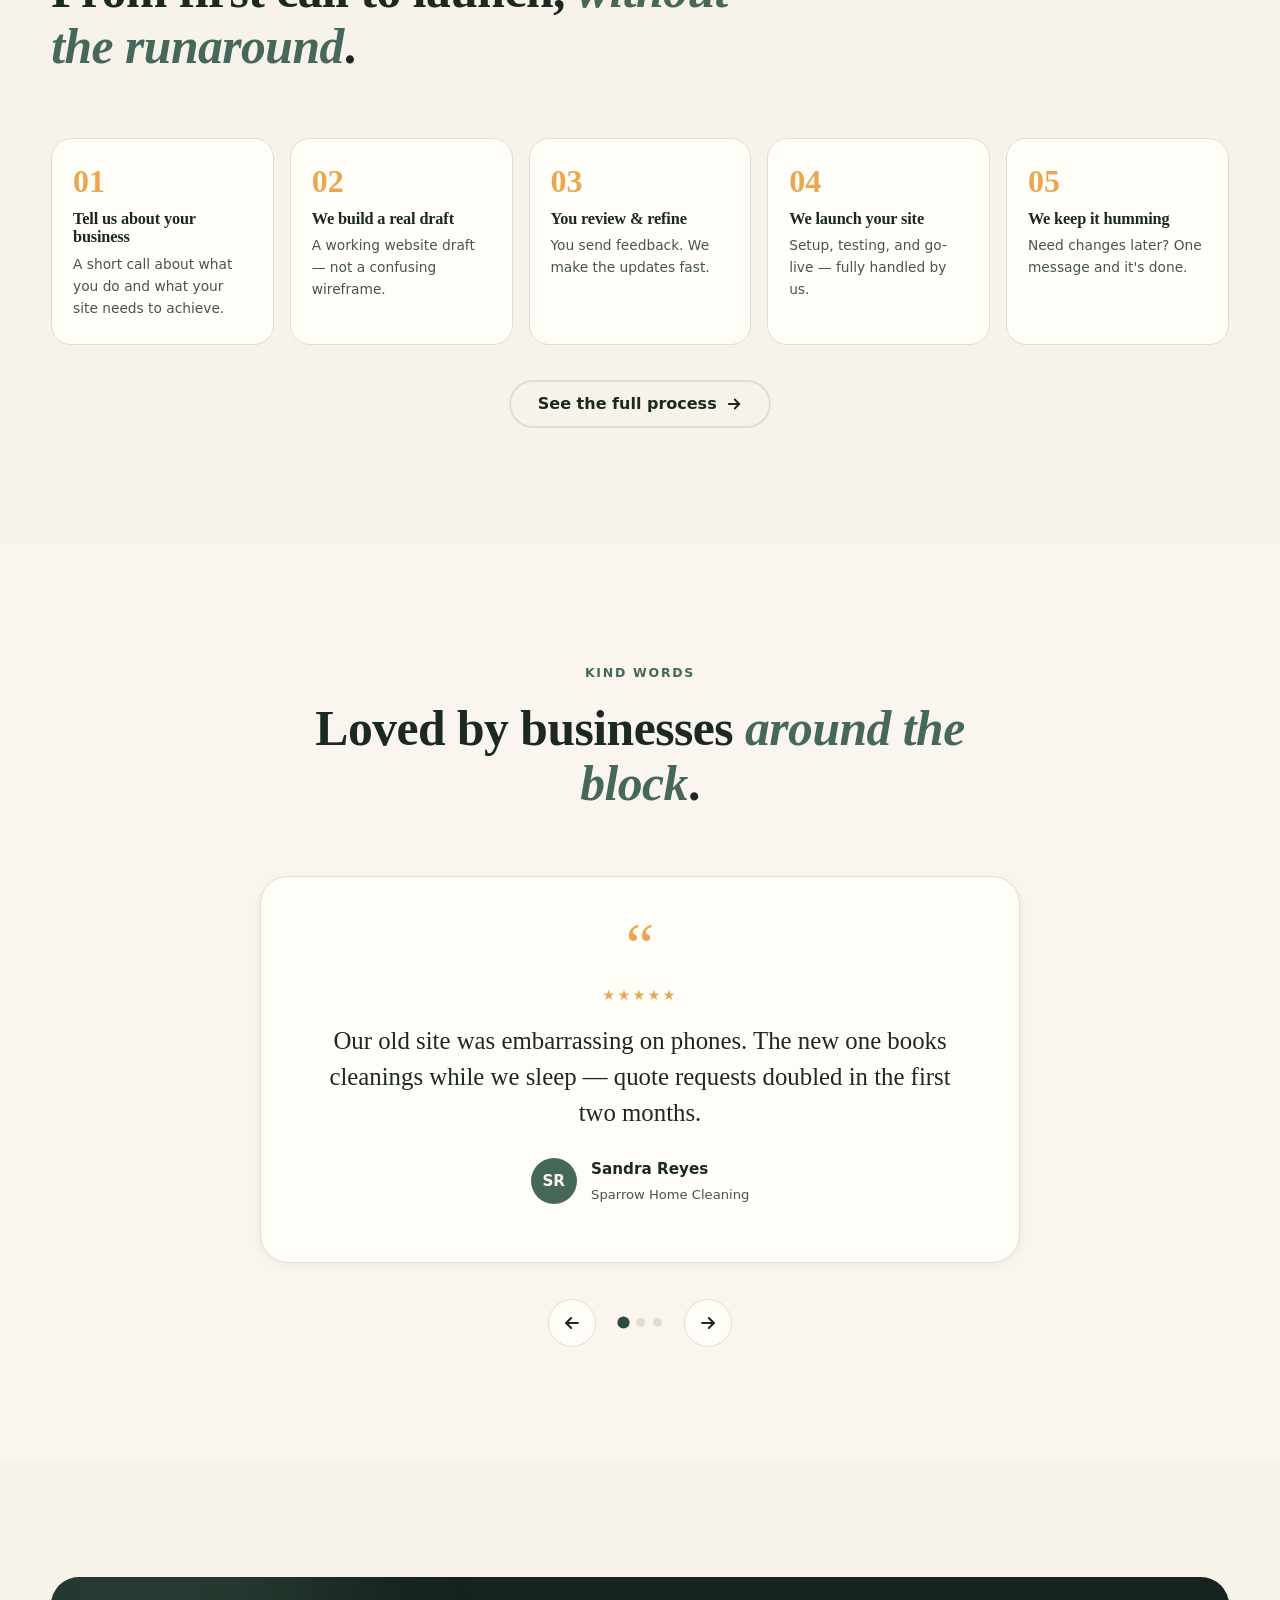
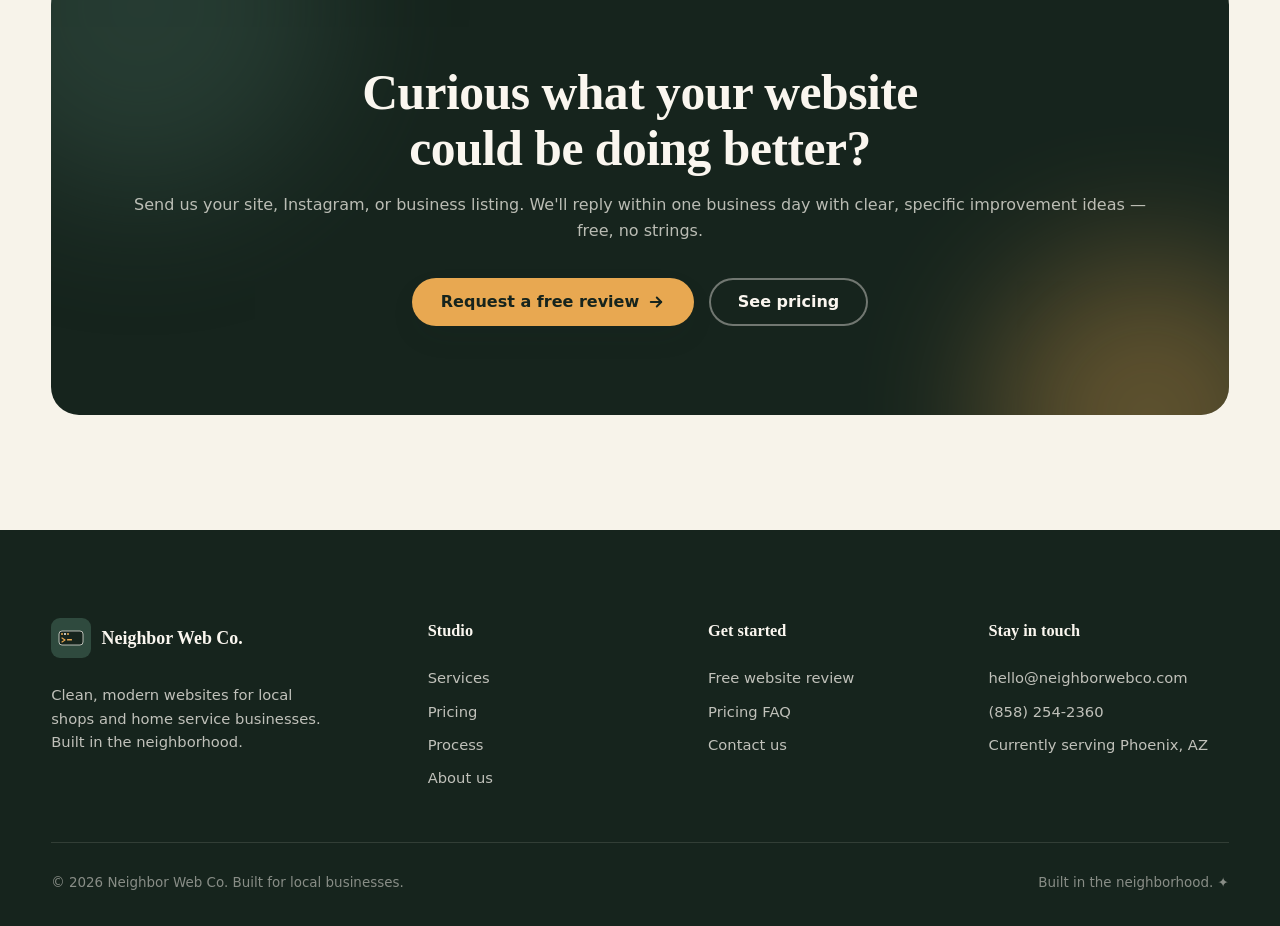
==== commit cfda56d0: "browser tab logo update" ====
--- a/index.html
+++ b/index.html
@@ -34,7 +34,7 @@
   }
   </script>
 
-  <link rel="icon" href="data:image/svg+xml,%3Csvg xmlns='http://www.w3.org/2000/svg' viewBox='0 0 32 32'%3E%3Crect width='32' height='32' rx='8' fill='%23425c50'/%3E%3Cpath d='M8 20 L8 14 L12 11 L16 14 L16 20 Z M16 20 L16 12 L20 9 L24 12 L24 20 Z' fill='none' stroke='%23faf6ef' stroke-width='1.8' stroke-linejoin='round'/%3E%3C/svg%3E" />
+  <link rel="icon" href="data:image/svg+xml,%3Csvg xmlns='http://www.w3.org/2000/svg' viewBox='0 0 32 32'%3E%3Crect width='32' height='32' rx='7' fill='%232f4a3e'/%3E%3Crect x='6' y='10' width='20' height='12' rx='2' fill='%2316241d' stroke='%23faf6ef' stroke-width='0.6'/%3E%3Ccircle cx='9' cy='13' r='0.9' fill='%23e8a851'/%3E%3Ccircle cx='12' cy='13' r='0.9' fill='%23faf6ef'/%3E%3Ccircle cx='15' cy='13' r='0.9' fill='%23e8a851'/%3E%3Cpath d='M9 17 L11 18.5 L9 20' fill='none' stroke='%23e8a851' stroke-width='1' stroke-linecap='round' stroke-linejoin='round'/%3E%3Crect x='13' y='17.5' width='4' height='1.2' rx='0.4' fill='%23e8a851'/%3E%3C/svg%3E" />
 </head>
 <body>
   <div class="progress-bar" id="progressBar" aria-hidden="true"></div>
